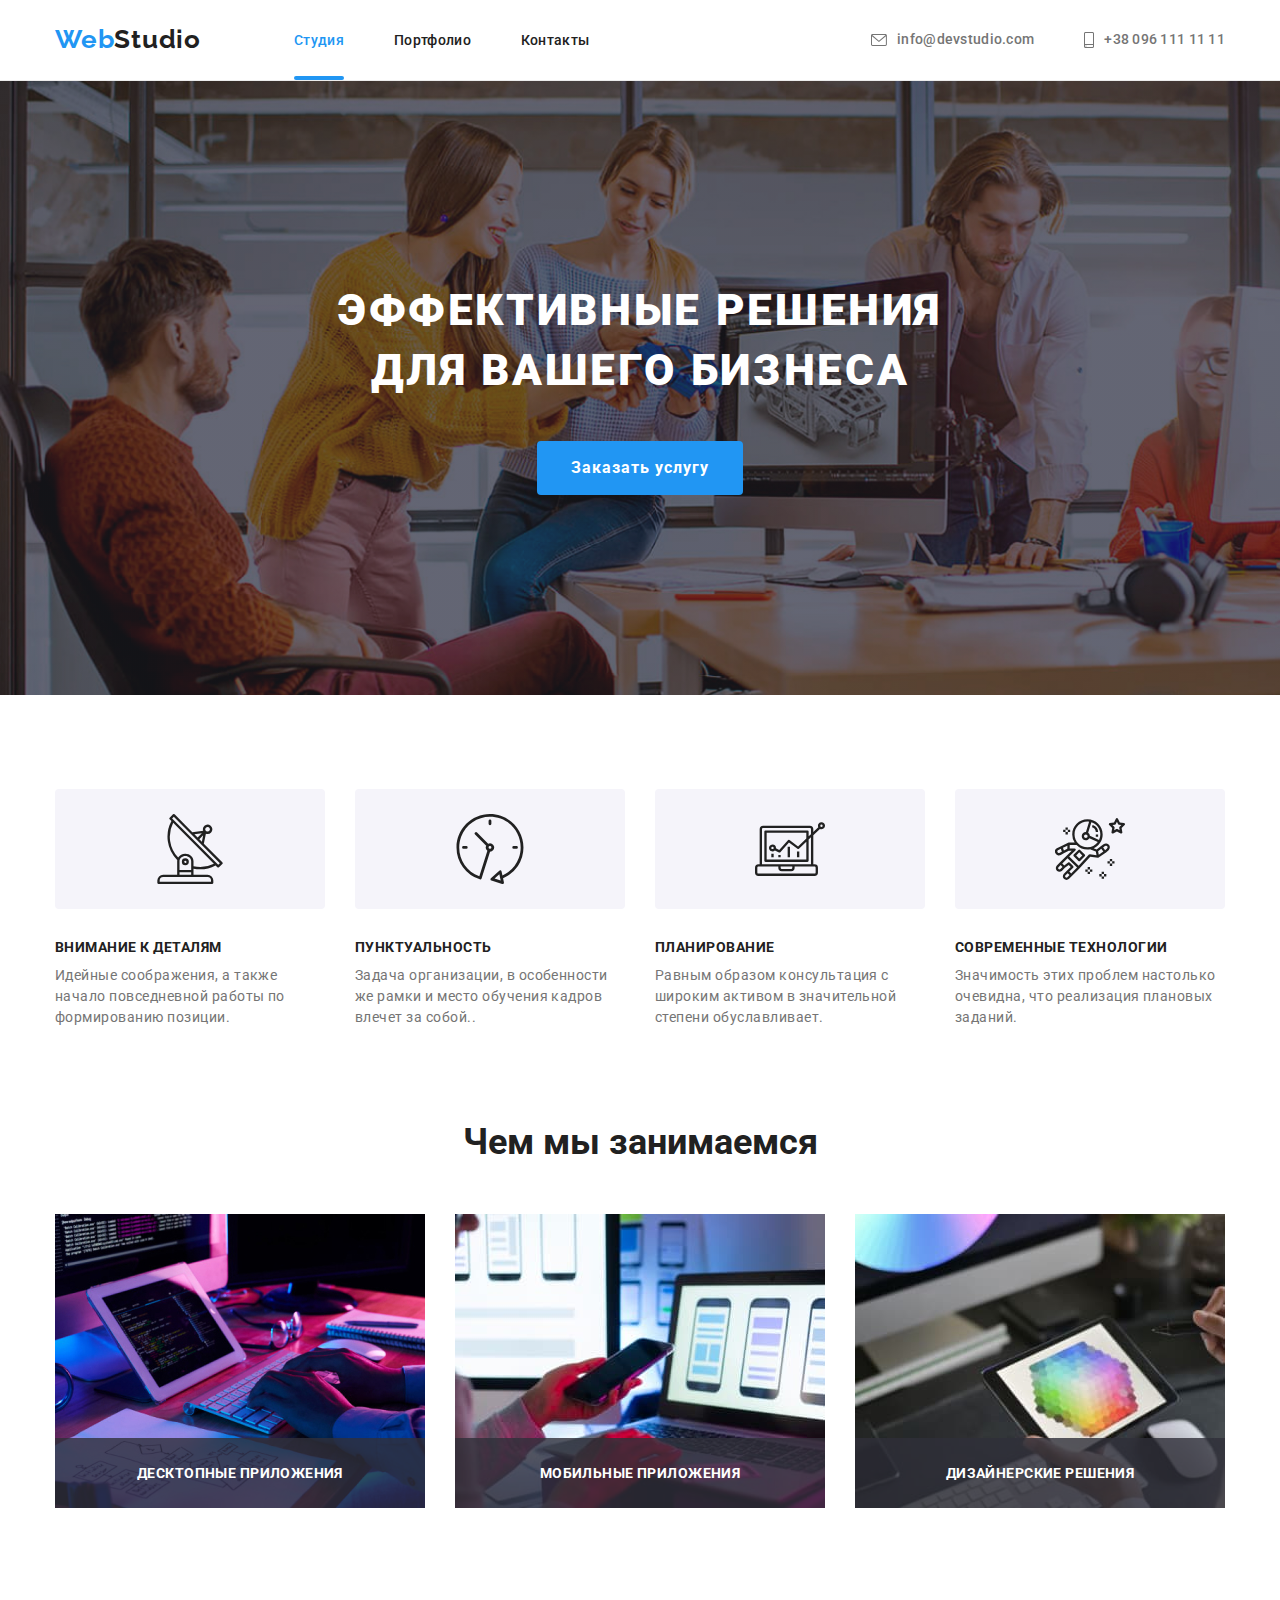
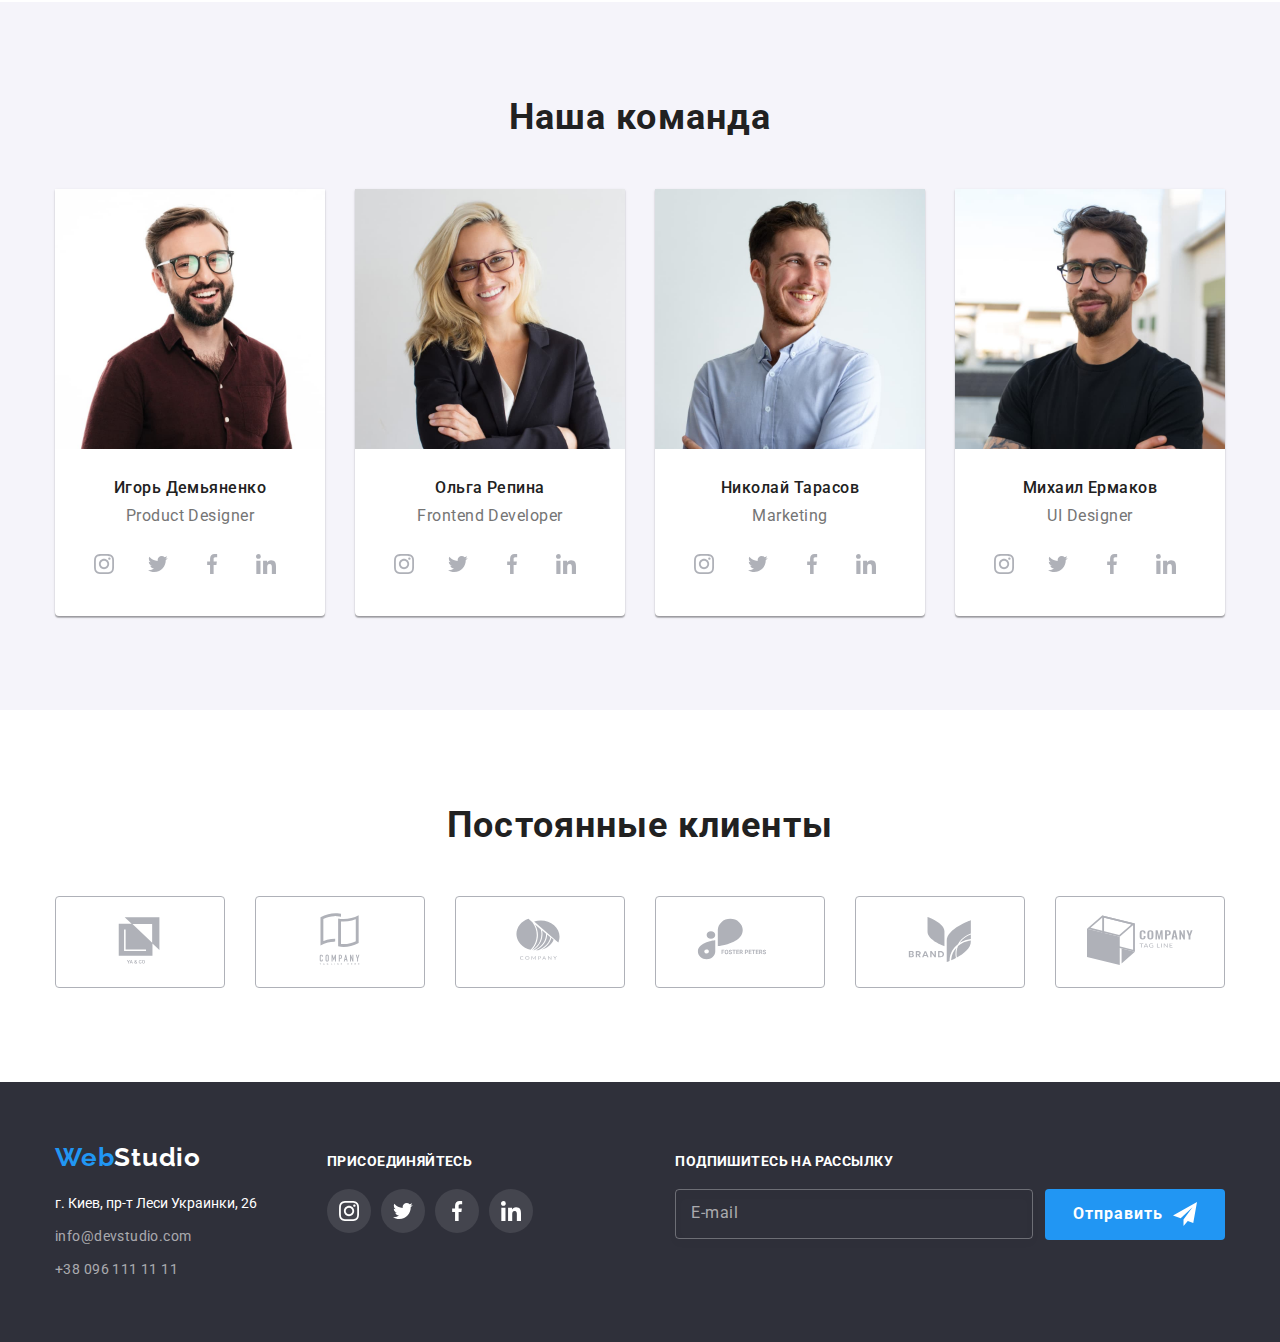
==== index.html @ ffea240e "Initial commit" ====
<!DOCTYPE html>
<html lang="ru">
  <head>
    <meta charset="UTF-8" />
    <meta http-equiv="X-UA-Compatible" content="IE=edge" />
    <meta name="viewport" content="width=device-width, initial-scale=1.0" />
    <title>goit-markup-hw-05</title>
    <link rel="preconnect" href="https://fonts.googleapis.com" />
    <link rel="preconnect" href="https://fonts.gstatic.com" crossorigin />
    <link
      href="https://fonts.googleapis.com/css2?family=Raleway:wght@700&family=Roboto:wght@400;500;700;900&display=swap"
      rel="stylesheet"
    />
    <link rel="stylesheet" href="https://cdnjs.cloudflare.com/ajax/libs/modern-normalize/1.1.0/modern-normalize.css" 
    integrity="sha512-Y0MM+V6ymRKN2zStTqzQ227DWhhp4Mzdo6gnlRnuaNCbc+YN/ZH0sBCLTM4M0oSy9c9VKiCvd4Jk44aCLrNS5Q==" 
    crossorigin="anonymous" 
    referrerpolicy="no-referrer"/>
    <link rel="stylesheet" href="styles/styles.css"/>
  </head>
  <body>

    <header class="header">
      <div class="container">
        <div class="container-nav-contacts">
      <a class="logo" href="/"> <span class="accent-logo"> Web</span>Studio </a>
        <nav>
        <ul class="nav list">
          <li class="nav-list current"><a href="index.html">Cтудия</a></li>
          <li class="nav-list"><a href="portfolio.html">Портфолио</a></li>
          <li class="nav-list"><a href="./">Контакты</a></li>
        </ul>
      </nav>
      <div class="contacts">
        <a class="email" href="info@devstudio.com"> 
          <svg class="contact-icon" 
          width="16" height="12"> 
          <use href="./images/sprite.svg#icon-envelope"></use></svg>info@devstudio.com </a>
        <a class="phone-number" 
        href="tel:+380961111111"> 
        <svg class="contact-icon" width="10" height="16"> 
          <use href="./images/sprite.svg#icon-smartphone"></use></svg>+38 096 111 11 11</a>
      </div>
    </div>
    </div>
    </header>

    <main>
      <section class="hero">
        <div class="container">
        <h1 class="hero-heading">
          Эффективные решения<br />
          для вашего бизнеса
        </h1>
        <button class="hero-button" 
        type="button" data-modal-open>Заказать услугу</button>
        <div class="backdrop is-hidden" data-modal>
          <div class="modal-wrapper">
          <button class="modal-btn" data-modal-close>
            <svg class="icon-modal-button" width="18" height="18">
              <use href="./images/sprite.svg#icon-close-button">
              </use>
            </svg>
          </button>
          <!-- Налаштування форми -->
          
          <strong class="form-registration">Оставьте свои данные, мы вам перезвоним</strong>
          <form class="modal-form" name="contact-form" autocomplete="on">
            <div class="form-field">
              <label for="name" class="form-label">
                Имя
              </label>
              <input type="text" class="form-input" name="name" id="name">
              <svg width="18" height="18" class="form-icon">
                <use href="./images/sprite.svg#icon-person-black"></use>
              </svg>
            </div>

            <div class="form-field">
              <label for="tel" class="form-label">
                Телефон
              </label>
              <input type="tel" class="form-input" name="name" id="tel">
              <svg width="18" height="18" class="form-icon">
                <use href="./images/sprite.svg#icon-phone-black"></use>
              </svg>
            </div>

            <div class="form-field">
              <label for="email" class="form-label">
                Почта
              </label>
              <input type="email" class="form-input" name="name" id="email">
              <svg width="18" height="18" class="form-icon">
                <use href="./images/sprite.svg#icon-email-black"></use>
              </svg>
            </div>

            <div class="form-field">
              <label for="comment" class="form-label">
                Комментарий
              </label>
              <textarea class="textarea-comment" name="comment" id="comment" cols="30" rows="10" placeholder="Введите текст"></textarea>
            </div>

            <label for="checkbox-policy" class="checkbox-policy">
              <input type="checkbox" class="form-policy" id="checkbox-policy">
              <span class="custom-checkbox" >
                <svg class="custom-checkbox-icon" width="11" height="8">
                  <use href="./images/sprite.svg#icon-icon-check"></use>
                </svg>
              </span>
              <span class="form-policy-description">Соглашаюсь с рассылкой и принимаю <span> 
                <a href=""> Условия договора </a></span></span>
            </label>

            <button type="submit" class="submit-btn">
              Отправить
            </button>

          </form>
           
        </div>
         
      </section>

      <section class="advantages section">
        <div class="container">
          <ul class="advantages-list">
            <li>
              <div class="advantages-icon-container">
              <svg class="advantage-icon" width="70" height="70"><use href="./images/sprite.svg#icon-antenna"></use></svg>
             </div>
              <h3 class="advantage-heading">
                Внимание к деталям</h3>
              <p class="advantage-paragraph">
                Идейные соображения, а также
                начало повседневной работы по
                формированию позиции.
              </p>
            </li>

            <li>
              <div class="advantages-icon-container">
                <svg class="advantage-icon" width="70" height="70"><use href="./images/sprite.svg#icon-clock"></use></svg>
               </div>
              <h3 class="advantage-heading">Пунктуальность</h3>
              <p class="advantage-paragraph">
                Задача организации, в 
                особенности же рамки и место обучения
                кадров влечет за собой..
              </p>
            </li>

            <li>
              <div class="advantages-icon-container">
                <svg class="advantage-icon" width="70" height="70"><use href="./images/sprite.svg#icon-diagram"></use></svg>
               </div>
              <h3 class="advantage-heading">Планирование</h3>
              <p class="advantage-paragraph">
                Равным образом консультация с
                широким активом в значительной 
                степени обуславливает.
              </p>
            </li>

            <li>
              <div class="advantages-icon-container">
              <svg class="advantage-icon" width="70" height="70"><use href="./images/sprite.svg#icon-astronaut"></use></svg>
             </div>
              <h3 class="advantage-heading">Современные технологии</h3>
              <p class="advantage-paragraph">
                Значимость этих проблем настолько 
                очевидна, что реализация плановых
                заданий.
              </p>
            </li>
          </ul>
        </div>
      </section>

      <section class="examples-section">
        <div class="container">
          <h2 class="offers">Чем мы занимаемся</h2>
          <ul class="offers-container">

            <li>
              <img
                src="images/first-image.jpg"
                width="370"
                alt="Человек печатает на клавиатуре"
                />
                <p>Десктопные приложения</p> 
            </li>

            <li>
              <img
                src="images/second-image.jpg"
                width="370"
                alt="Человек смотрит в телефон"
              />
              <p>Мобильные приложения</p>
            </li>
            <li>

              <img
                src="images/third-image.jpg"
                width="370"
                alt="Человек рисует на планшете"
              />
              <p>Дизайнерские решения</p>
            </li>
          </ul>
        </div>
      </section>

      <section class="team section">
        <div class="container">
          <h2 class="team-heading">Наша команда</h2>
          <ul class="team-list">
            <li>
              <img class="team-mate-image"
                src="images/igor-img.jpg"
                alt="Мужчина в очках"
                width="270"
              />
              <div class="team-container">
              <h3 class="team-mate">Игорь Демьяненко</h3>
              <p class="team-position">Product Designer</p>

                <ul class="team-links link">
                  <li class="">
                    <a 
                    href="./" 
                    class="social-link" 
                    target="_blank" 
                    aria-label="Instagram icon" 
                    rel="noopener noreferrer">
                    <svg class="social-icon"
                    width="20" 
                    height="20">
                      <use 
                      href="./images/sprite.svg#icon-instagram"></use>
                    </svg>
                    </a>
                  </li>

                  <li>
                    <a href="./" 
                    class="social-link" 
                    target="_blank" aria-label="twitter icon" 
                    rel="noopener noreferrer">
                    <svg class="social-icon"
                    width="20" 
                    height="20">
                    <use 
                    href="./images/sprite.svg#icon-twitter"></use>
                    </svg>
                    </a>
                  </li>

                  <li class="">
                    <a 
                    href="./" 
                    class="social-link" 
                    target="_blank" 
                    aria-label="Facebook icon" 
                    rel="noopener noreferrer">
                    <svg class="social-icon"
                    width="20" 
                    height="20">
                      <use 
                      href="./images/sprite.svg#icon-facebook"></use>
                    </svg>
                    </a>
                  </li>

                  <li class="">
                    <a 
                    href="./" 
                    class="social-link" 
                    target="_blank" 
                    aria-label="linkedin icon" 
                    rel="noopener noreferrer">
                   <svg class="social-icon"
                    width="20" 
                    height="20">
                      <use 
                      href="./images/sprite.svg#icon-linkedin"></use>
                    </svg>
                    </a>
                  </li>
                </ul>
                </div>
            </li>

            <li>
              <img class="team-mate-image"
                src="images/olga-img.jpg"
                width="270"
                alt="Девушка в очках и костюме"
              />
              <div class="team-container">
              <h3 class="team-mate">Ольга Репина</h3>
              <p class="team-position">Frontend Developer</p>
              <ul class="team-links link">

                <li class="">
                  <a 
                  href="./" 
                  class="social-link" 
                  target="_blank" 
                  aria-label="Instagram icon" 
                  rel="noopener noreferrer">
                  <svg class="social-icon"
                  width="20" 
                  height="20">
                    <use 
                    href="./images/sprite.svg#icon-instagram"></use>
                  </svg>
                  </a>
                </li>

                <li>
                  <a href="./" 
                  class="social-link" 
                  target="_blank" aria-label="twitter icon" 
                  rel="noopener noreferrer">
                  <svg class="social-icon"
                  width="20" 
                  height="20">
                  <use 
                  href="./images/sprite.svg#icon-twitter"></use>
                  </svg>
                  </a>
                </li>

                <li class="">
                  <a 
                  href="./" 
                  class="social-link" 
                  target="_blank" 
                  aria-label="Facebook icon" 
                  rel="noopener noreferrer">
                  <svg class="social-icon"
                  width="20" 
                  height="20">
                    <use 
                    href="./images/sprite.svg#icon-facebook"></use>
                  </svg>
                  </a>
                </li>

                <li class="">
                  <a 
                  href="./" 
                  class="social-link" 
                  target="_blank" 
                  aria-label="linkedin icon" 
                  rel="noopener noreferrer">
                  <svg class="social-icon"
                  width="20" 
                  height="20">
                    <use 
                    href="./images/sprite.svg#icon-linkedin"></use>
                  </svg>
                  </a>
                </li>
              </ul>
            </li>

            <li>
              <img class="team-mate-image"
                src="images/nikolay-img.jpg"
                alt="Улыбающийся мужчина"
                width="270"
              />

              <div class="team-container">
              <h3 class="team-mate">Николай Тарасов</h3>
              <p class="team-position">Marketing</p>
              <ul class="team-links link">

                <li class="">
                  <a 
                  href="./" 
                  class="social-link" 
                  target="_blank" 
                  aria-label="Instagram icon" 
                  rel="noopener noreferrer">
                  <svg class="social-icon"
                  width="20" 
                  height="20">
                    <use 
                    href="./images/sprite.svg#icon-instagram"></use>
                  </svg>
                  </a>
                </li>

                <li>
                  <a href="./" 
                  class="social-link" 
                  target="_blank" aria-label="twitter icon" 
                  rel="noopener noreferrer">
                  <svg class="social-icon"
                  width="20" 
                  height="20">
                  <use 
                  href="./images/sprite.svg#icon-twitter"></use>
                  </svg>
                  </a>
                </li>

                <li class="">
                  <a 
                  href="./" 
                  class="social-link" 
                  target="_blank" 
                  aria-label="Facebook icon" 
                  rel="noopener noreferrer">
                  <svg class="social-icon"
                  width="20" 
                  height="20">
                    <use 
                    href="./images/sprite.svg#icon-facebook"></use>
                  </svg>
                  </a>
                </li>

                <li class="">
                  <a 
                  href="./" 
                  class="social-link" 
                  target="_blank" 
                  aria-label="linkedin icon" 
                  rel="noopener noreferrer">
                  <svg class="social-icon"
                  width="20" 
                  height="20">
                    <use 
                    href="./images/sprite.svg#icon-linkedin"></use>
                  </svg>
                  </a>
                </li>
              </ul>
              </div>
            </li>
            
            <li>
              <img class="team-mate-image"
                src="images/mikhail-img.jpg"
                alt="Мужчина в очках"
                width="270"
              />
              <div class="team-container">
              <h3 class="team-mate">Михаил Ермаков</h3>
              <p class="team-position">UI Designer</p>
              <ul class="team-links link">

                <li class="">
                  <a 
                  href="./" 
                  class="social-link" 
                  target="_blank" 
                  aria-label="Instagram icon" 
                  rel="noopener noreferrer">
                  <svg class="social-icon"
                  width="20" 
                  height="20">
                    <use 
                    href="./images/sprite.svg#icon-instagram"></use>
                  </svg>
                  </a>
                </li>

                <li>
                  <a href="./" 
                  class="social-link" 
                  target="_blank" aria-label="twitter icon" 
                  rel="noopener noreferrer">
                  <svg class="social-icon"
                  width="20" 
                  height="20">
                  <use 
                  href="./images/sprite.svg#icon-twitter"></use>
                  </svg>
                  </a>
                </li>

                <li class="">
                  <a 
                  href="./" 
                  class="social-link" 
                  target="_blank" 
                  aria-label="Facebook icon" 
                  rel="noopener noreferrer">
                  <svg class="social-icon"
                  width="20" 
                  height="20">
                    <use 
                    href="./images/sprite.svg#icon-facebook"></use>
                  </svg>
                  </a>
                </li>

                <li class="">
                  <a 
                  href="./" 
                  class="social-link" 
                  target="_blank" 
                  aria-label="linkedin icon" 
                  rel="noopener noreferrer">
                  <svg class="social-icon"
                  width="20" 
                  height="20">
                    <use 
                    href="./images/sprite.svg#icon-linkedin"></use>
                  </svg>
                  </a>
                </li>
              </ul>
              </div>
            </li>
          </ul>
        </div>
      </section>

      <section class="clients section">
        <div class="container">
          <h2 class="clients-heading">Постоянные клиенты</h2>
          <ul class="clients list">
            <li class="client">
              <a href="">
              <svg class="client-icon" width="106" height="60">
                <use href="./images/sprite.svg#icon-client-1"></use>
              </svg>
            </a>
            </li>

            <li class="client">
              <a href="">
              <svg class="client-icon" width="106" height="60">
                <use href="./images/sprite.svg#icon-client-2"></use>
              </svg>
            </a>
          </li>

            <li class="client">
              <a href="">
              <svg class="client-icon" width="106" height="60">
                <use href="./images/sprite.svg#icon-client-3"></use>
              </svg>
            </a>
            </li>

            <li class="client">
              <a href="">
              <svg class="client-icon" width="106" height="60">
                <use href="./images/sprite.svg#icon-client-4"></use>
              </svg>
            </a>
            </li>

            <li class="client">
              <a href="">
              <svg class="client-icon" width="106" height="60">
                <use href="./images/sprite.svg#icon-client-5"></use>
              </svg>
            </a>
          </li>

            <li class="client">
              <a href="">
              <svg class="client-icon" width="106" height="60">
                <use href="./images/sprite.svg#icon-client-6"></use>
              </svg>
            </a>
          </li>
          </ul>
        </div>
      </section>
    </main>

    <footer class="bottom">
      <div class="footer-container container">
        <div class="adress-wrapper">
          <a class="logo-footer" href="">
            <span class="accent-logo">Web</span>Studio
          </a>
          
        <address class="address-list">г. Киев, пр-т Леси Украинки, 26</address>
        <a class="email-footer" href="./info@devstudio.com">info@devstudio.com</a>
        <a class="phone" href="./tel:+380961111111">+38 096 111 11 11</a>
        </div>

        
          <div class="social-links-footer">
          <h3 class="icons-footer-heading">ПРИСОЕДИНЯЙТЕСЬ</h3>
          <ul class="icons-footer list">
            <li class="link-footer"><a 
            href="./" 
            class="social-link-footer" 
            target="_blank" 
            aria-label="Instagram icon" 
            rel="noopener noreferrer">
            <svg class="social-icon"
            width="20" 
            height="20">
              <use 
              href="./images/sprite.svg#icon-instagram"></use>
            </svg>
            </a>
          </li>

          <li class="link-footer"><a 
            href="./" 
            class="social-link-footer" 
            target="_blank" 
            aria-label="Instagram icon" 
            rel="noopener noreferrer">
            <svg class="social-icon"
            width="20" 
            height="20">
              <use 
              href="./images/sprite.svg#icon-twitter"></use>
            </svg>
            </a>
          </li>

             <li class="link-footer"><a 
            href="./" 
            class="social-link-footer" 
            target="_blank" 
            aria-label="Instagram icon" 
            rel="noopener noreferrer">
            <svg class="social-icon"
            width="20" 
            height="20">
              <use 
              href="./images/sprite.svg#icon-facebook"></use>
            </svg>
            </a>
          </li>
          <li class="link-footer"><a 
            href="./" 
            class="social-link-footer" 
            target="_blank" 
            aria-label="Instagram icon" 
            rel="noopener noreferrer">
            <svg class="social-icon"
            width="20" 
            height="20">
              <use 
              href="./images/sprite.svg#icon-linkedin"></use>
            </svg>
            </a>
          </li>
          </ul>
        </div>

          <div class="mailing-wrapper">
            <h3 class="mailing-offer">Подпишитесь на рассылку</h3>
            <form action="">
              <div class="mail-input-wrapper">
              <label for="email-footer">
                <input type="email" class="email-input" id="email-footer" placeholder=" ">
                <span class="mail-mark" > E-mail</span>
              </label>
              <button type="submit" class="mailing-btn">Отправить
                <svg class="icon-telegram" width="24" height="24">
                  <use href="./images/sprite.svg#icon-telegram"></use>
                </svg>
              </div>
            </button>
            </form>
          </div>
          
    </footer>

    <script src="./js/modal.js"></script>
  </body>
</html>
---- styles/styles.css ----
/* bg-color:  rgba(255, 255, 255, 1) */
/* main-text-color: rgba(33, 33, 33, 1) */
/* secondary-text-color: rgba(117, 117, 117, 1) */
/* bg-button-color: rgba(245, 244, 250, 1) */
/* bg-buttons-color-hover: rgba(33, 150, 243, 1) */
/* text-buttons-color-hover: rgba(255, 255, 255, 1) */
/* footer-color: rgba(47, 48, 58, 1) */
/* bg-hero-color: rgba(47, 48, 58, 1) */
/* font-size-logo: 26px */
/* contact-footer-color: rgba(255, 255, 255, 0.6); */
/* transition: cubic-bezier(0.4, 0, 0.2, 1) */

/* Загальні налаштування */

:root {
  --main-text-color: rgba(33, 33, 33, 1);
  --bg-color: rgba(255, 255, 255, 1);
  --secondary-text-color: rgba(117, 117, 117, 1);
  --bg-buttons-color-hover: rgba(33, 150, 243, 1);
  --text-buttons-color-hover: rgba(255, 255, 255, 1);
  --footer-color: rgba(47, 48, 58, 1);
  --footer-text-color: rgba(255, 255, 255, 1);
  --bg-hero-color: rgba(47, 48, 58, 1);
  --bg-button-color: rgba(245, 244, 250, 1);
  --font-size-logo: font-size: 26px;
  --contact-footer-color: rgba(255, 255, 255, 0.6);
  --icon-color: rgba(175, 177, 184, 1);
  --transition-cubic: 250ms cubic-bezier(0.4, 0, 0.2, 1);
}
body {
  color: var(--main-text-color);
  background-color: var(--bg-color);
  font-family: Roboto, sans-serif;
}
h1, 
h2, 
h3, 
h4, 
h5, 
h6, 
p, 
ul {
  margin-left: 0;
  margin-top: 0;
  margin-bottom: 0;
}
img {
  display: block;
  max-width: 100%;
}
.list {
  list-style: none;
  text-decoration: none;
  padding: 0;
  margin: 0;
}
.section {
  padding-top: 94px;
}
.section:last-child {
  padding-bottom: 94px;
}
.container {
  margin-left: auto;
  margin-right: auto;
  width: 1200px;
  padding-left: 15px;
  padding-right: 15px;
  /* outline: 2px solid blueviolet; */
}
.link {
  list-style: none;
}

/* Налаштування логотипа */
.logo {
  display: flex;
  align-items: center;
  margin-right: 93px;
  padding-top: 24px;
  padding-bottom: 25px;
  color: var(--main-text-color);
  font-size: 26px;
  text-decoration: none;
  font-family: Raleway, sans-serif;
  font-weight: 700;
  letter-spacing: 0.03em;
  line-height: 1.17;
}
.accent-logo {
  color: var(--bg-buttons-color-hover);
  text-decoration: none;
}

.logo-footer{
  font-size: 26px;
  color: var(--bg-color);
  text-decoration: none;
  font-family: Raleway, sans-serif;
  font-weight: 700;
  letter-spacing: 0.03em;
  line-height: 1.17;
}

/* Налаштування хедера */
.header {
  border-bottom: 1px solid #ECECEC;
}

.nav {
  display: flex;
}
.nav .nav-list {
/* outline: 1px solid tomato; */
margin-right: 50px;
align-items: center;
letter-spacing: 0.02em;
}

.nav .nav-list:last-child {
  margin-right: auto;
}

.nav-list > a {
  font-size: 14px;
  line-height: 1.17;
  display: block;
  align-items: center;
  padding-top: 32px;
  padding-bottom: 32px;
  margin-right: 0;
  text-decoration: none;
  font-weight: 500;
  color: var(--main-text-color);
  position: relative;

  transition: var(--transition-cubic);
}

.nav-list > a:hover,
.nav-list > a:focus {
  color: var(--bg-buttons-color-hover);
  text-decoration: none;
}

.nav-list.current > a::after {
  position: absolute;
  content: '';
  bottom: 0;
  left: 0;

  width: 100%;
  height: 4px;
  display: block;
  border-radius: 2px;
  background-color: var(--bg-buttons-color-hover);
}

.nav-list.current a {
  color: var(--bg-buttons-color-hover)
}

.contacts > a:focus,
.contacts > a:hover {
  color: var(--bg-buttons-color-hover);
  text-decoration: none;
} 

.contacts {
  display: flex;
  margin-left: auto;
  align-items: center;
}
.container-nav-contacts {
  display: flex;
  align-items: center;
}
.contacts > a {
  /* outline: 2px solid gold; */
  display: flex;
  align-items: center;
  color: var(--secondary-text-color);
  font-size: 14px;
  text-decoration: none;
  font-weight: 500;
  letter-spacing: 0.02em;
  line-height: 1.14;
  letter-spacing: 0.02em;
  padding-top: 32px;
  padding-bottom: 32px;
}
.contact-icon {
  margin-right: 10px;
  fill: currentColor;
}

/* Для секції hero */

input {
  border-color: rgba(33, 33, 33, 0.2);
  border-radius: 4px;
}

.hero {
  display: flex;
  text-align: center;
  background: linear-gradient(rgba(47, 48, 58, 0.4),rgba(47, 48, 58, 0.4)), url(../images/Img.jpg);
  background-repeat: no-repeat;
  margin-left: auto;
  margin-right: auto;
  padding-top: 200px;
  padding-bottom: 200px;  
  max-width: 1600px;
  background-size: cover;
}

.hero-heading {
  margin-bottom: 30px;
  color: var(--bg-color);
  font-size: 44px;
  text-align: center;
  line-height: 1.36;
  text-transform: uppercase;
  font-weight: 900;
  margin-bottom: 40px;
  letter-spacing: 0.06em;
}

.hero-button  {
  padding: 10px 32px 10px 32px;
  border-radius: 4px;
  border-color: transparent;
  background-color: var(--bg-buttons-color-hover);
  color: var(--bg-color);
  font-weight: 700;
  font-size: 16px;
  font-family: inherit;
  cursor: pointer;
  line-height: 1.87;
  max-width: 400px;
  max-height: 100px;
  min-width: 200px;
  min-height: 50px;
  letter-spacing: 0.06em;
}

/* Модальне вікно */
  .textarea-comment {
    width: 100%;
    height: 120px;
    padding: 12px 16px;
    resize: none;
    outline: transparent;
    border: 1px solid rgba(33, 33, 33, 0.2);
    border-radius: 4px;

    transition: var(--transition-cubic);
  }

  .textarea-comment:focus {
    border: 1px solid #2196F3;
  }
  
  textarea[placeholder] {
    font-weight: 400;
    font-size: 14px;
    line-height: 16px;
    letter-spacing: 0.01em;

    font-family: 'Roboto';
  }

  .form-registration {
    display: inline-block;
    font-weight: 700;
    font-size: 20px;
    line-height: 1.17em;
    text-align: center;
    letter-spacing: 0.03em;

    color: var(--main-text-color);
    margin-bottom: 12px;
  }
  
  .form-field {
    position: relative;
    margin-bottom: 10px;
  }

  .form-field:last-child {
    margin-bottom: 20px;
  }
 
  .form-icon {
  position: absolute;
  top: 50%;
  left: 12px;
  }

  .form-input {
    width: 100%;
    height: 40px;
    border: 1px solid rgba(33, 33, 33, 0.2);
    border-radius: 4px;
    padding: 12px 42px;
    outline: transparent;

    transition: var(--transition-cubic);
  }

  .form-input:focus {
    border: 1px solid #2196F3;

  }

  .form-input:focus + svg {
    fill: var(--bg-buttons-color-hover);
  }

  .form-label {
    display: block;
  font-weight: 400;
  font-size: 12px;
  line-height: 1.17em;
  letter-spacing: 0.01em;
  text-align: left;
  color: #757575;
  margin-bottom: 4px;
  }

.checkbox-policy {
  display: flex;
  align-items: center;
  justify-content: center;
  margin-bottom: 30px;
}

.form-policy {
  -webkit-appearance: none;
  -moz-appearance: none;
  -ms-appearance: none;
  appearance: none;
}

.form-policy-description {
  font-weight: 400;
  font-size: 14px;
  line-height: 1.71em;
  letter-spacing: 0.03em;
  color: #757575;
  cursor: pointer;
}

.form-policy-description a {
  color: var(--bg-buttons-color-hover);
  text-decoration: underline;
}


.custom-checkbox {
 width: 16px;
 height: 15px;
 display: flex;
 align-items: center;
 justify-content: center;
 outline: 2px solid #212121;
 outline-offset: -2px;
 border-radius: 2px;

 margin-right: 7px;
 cursor: pointer;
}

.form-policy:focus + .custom-checkbox {
  outline: 2px solid var(--bg-buttons-color-hover);
}

.custom-checkbox-icon {
  opacity: 0;
  transition: var(--transition-cubic);
}

.form-policy:checked + .custom-checkbox .custom-checkbox-icon {
  opacity: 1;
  fill: white;
}

.form-policy:checked + .custom-checkbox {
  background-color: #2196F3;
  outline: 2px solid var(--bg-buttons-color-hover);
  outline-offset: -2px;
}

.submit-btn {
  padding: 10px 55px;
  background-color: rgba(33, 150, 243, 1);
  font-family: 'Roboto';
  font-style: normal;
  font-weight: 700;
  font-size: 16px;
  line-height: 1.9em;
  box-shadow: 0px 4px 4px rgba(0, 0, 0, 0.15);
  border-radius: 4px;
  letter-spacing: 0.06em;
  color: var(--bg-color);
  border-color: transparent;
  cursor: pointer;

  transition: var(--transition-cubic);
}

.submit-btn:hover {
  background: #188CE8;
  box-shadow: 0px 4px 4px rgba(0, 0, 0, 0.15);
}

  
.backdrop {
  position: fixed;
  top: 0;
  left: 0;
  width: 100vw;
  height: 100vh;

  background-color: rgba(0, 0, 0, 0.2);

  z-index: 10;
}

.backdrop.is-hidden{
  opacity: 0;
  pointer-events: none;
  visibility: hidden;

  transition: 250ms var(--transition-cubic);
}

.backdrop.is-hidden .modal-wrapper {
  transform: translate(-50%, -50%) scale(0.1);
}


.modal-wrapper {
  padding-top: 40px;
  padding-right: 39px;
  padding-bottom: 40px;
  padding-left: 41px;
  
  position: absolute;
  top: 50%;
  left: 50%;
  width: 528px;
  background-color: white;
  transform: translate(-50%, -50%);
  border-radius: 4px;
  box-shadow: 0px 1px 3px rgba(0, 0, 0, 0.12), 0px 1px 1px rgba(0, 0, 0, 0.14), 0px 2px 1px rgba(0, 0, 0, 0.2);

  transform: translate(-50%, -50%) scale(1);
  transition: 250ms var(--transition-cubic);
}

.modal-btn {
  position: absolute;
  width: 30px;
  height: 30px;
  display: flex;
  justify-content: center;
  align-items: center;
  top: 8px;
  right: 8px;
  border: 1px solid rgba(0, 0, 0, 0.1);
  border-radius: 50%;
  padding: 0;
  background-color: var(--bg-color);
  cursor: pointer;
  transition: 250ms var(--transition-cubic);
}

.icon-modal-button {
  fill:rgba(0, 0, 0, 1);
  transition: var(--transition-cubic);
}

.modal-btn:hover .icon-modal-button {
  fill: var(--bg-buttons-color-hover);
}

.offers {
  color: var(--main-text-color);
  font-size: 36px;
  line-height: 1.16;
  text-align: center;
  letter-spacing: 0.03em
}

.contacts-footer > a {
  color: var(--contact-footer-color);
  font-size: 14px;
  text-decoration: none;
  font-weight: 400;
  letter-spacing: 0.03em;
  line-height: 1.7;
}

.phone {
  display: block;
  text-decoration: none;
  color: rgba(255, 255, 255, 0.6);
  letter-spacing: 00.03em;
  font-size: 14px;
  font-weight: 400;
  line-height: 1.7;

  transition: var(--transition-cubic);
}

.phone:hover,
.phone:focus {
  color: var(--bg-buttons-color-hover);
}

.email {
  display: block;
  margin-right: 50px;
  transition: var(--transition-cubic);
}

.email-footer {
  display: block;
  margin-bottom: 9px;
  text-decoration: none;
  color: rgba(255, 255, 255, 0.6);
  letter-spacing: 00.03em;
  font-size: 14px;
  font-weight: 400;
  line-height: 1.7;

  transition: var(--transition-cubic);
}

.email-footer:focus, 
.email-footer:hover{
  color:var(--bg-buttons-color-hover)
}

/* Advantages налаштування */

.advantages-icon-container:focus .advantage-icon,
.advantages-icon-container:hover .advantage-icon {
  fill: var(--bg-buttons-color-hover);
}

.advantage-icon {
  fill: var(--main-text-color);
}

.advantages-icon-container {
  display: flex;
  background-color: rgba(245, 244, 250, 1);
  justify-content: center;
  align-items: center;
  margin-bottom: 30px;
  width: 270px;
  height: 120px;
  border-radius: 4px;
}

.advantages-icon-container:hover .advantage-icon 
.advantages-icon-container:focus .advantage-icon {
  fill: var(--bg-buttons-color-hover);
}

.advantages-list h3 {
  margin-bottom: 10px;
}

.advantages-list li {
  margin-right: 30px;
  width: 270px;
  list-style: none;
  letter-spacing: 0.03em;
}

.advantages-list li:last-child {
  margin-right: 0;
}

.advantages-list {
  padding: 0;
  display: flex;
  justify-content: space-around;
}

.advantage-heading {
  color: var(--main-text-color);
  font-size: 14px;
  font-weight: 700;
  line-height: 1.17;
  text-transform: uppercase;
}

.advantage-paragraph {
  color: var(--secondary-text-color);
  font-size: 14px;
  font-weight: 400;
  line-height: 1.5;
}

/* Приклади робіт */

.offers {
  margin-bottom: 50px;
  letter-spacing: 0px;
}

.offers-container li {
margin-right: 30px;
list-style: none;
position: relative;
}

.offers-container p {
  width: 100%;
  height: 70px;
  background-color: rgba(47, 48, 58, 0.8);
  display: flex;
  justify-content: center;
  align-items: center;
  color: var(--bg-color);
  font-size: 14px;
  font-weight: 700;
  line-height: 1.17;
  letter-spacing: 0.03em;
  text-transform: uppercase;
  position: absolute;
  bottom: 0;
  left: 0;
}



.offers-container {
  padding-left: 0;
  display: flex;
  justify-content: space-between;
}

.offers-container li:last-child {
margin-right: 0px;
}

.examples-section {
  padding-top: 94px;
  padding-bottom: 94px;
}

.examples li {
  justify-content: space-between;
  list-style: none;
}

/* Команда ВебСтудії */

.team.section {
  background-color: var(--bg-button-color);
  padding-bottom: 94px;
}

.team-container {
  padding-top: 30px;
  padding-bottom: 30px;
}
.team-links {
  display: flex;
  justify-content: center;
  align-items: center;
  padding-left: 0;
}

.team-links > li {
  margin-right: 10px;
}

.team-list > li {
  background-color: var(--bg-color);
  box-shadow: 0px 1px 3px rgba(0, 0, 0, 0.12), 0px 1px 1px rgba(0, 0, 0, 0.14), 0px 2px 1px rgba(0, 0, 0, 0.2);
  border-radius: 0px 0px 4px 4px;
}

.team-list {
  text-align: center;
  padding-left: 0;
  display: flex;
  justify-content: space-between;
  list-style: none;
}

.team-heading {
  margin-bottom: 50px;
  text-align: center;
  font-size: 36px;
  font-weight: 700;
  line-height: 1.18;
  letter-spacing: 0.03em;
}

.team-mate {
  font-size: 16px;
  font-weight: 500;
  color: var(--main-text-color);
  line-height: 1.18;
  letter-spacing: 0.03em;
  margin-bottom: 10px;
}

.team-position {
  font-size: 16px;
  font-weight: 400;
  color: var(--secondary-text-color);
  letter-spacing: 0.03em;
  margin-bottom: 16px;
}

.social-link {
  display: flex;
  width: 44px;
  height: 44px;
  background-color: white;
  border-radius: 50%;
  justify-content: center;
  align-items: center;
  fill: rgba(175, 177, 184, 1);

  transition: var(--transition-cubic);
}

.social-link:focus,
.social-link:hover {
  background-color: var(--bg-buttons-color-hover);
  fill: white;
}

/* Cекція клієнтів */

.clients-heading {
  text-align: center;
  margin-bottom: 50px;
  font-size: 36px;
  font-weight: 700;
  line-height: 1.17;
  letter-spacing: 0.03em;
}

.clients.list {
  display: flex;
  justify-content: center;
  align-items: center;
}

.client {
  display: flex;
  justify-content: center;
  align-items: center;
  width: 170px;
  height: 92px;
  border: 1px solid #AFB1B8;
  border-radius: 4px;
  margin-right: 30px;
  cursor: pointer;
}
.client:last-child {
  margin-right: 0;
}

.client:hover ,
.client:focus {
  border-color: var(--bg-buttons-color-hover);
}


.client-icon {
  fill: var(--icon-color);
  transition: var(--transition-cubic );
}
.client:focus .client-icon,
.client:hover .client-icon {
  fill: var(--bg-buttons-color-hover);
}

/* Сторінка Портфоліо */

/* Навігаційні кнопки карток */
.buttons.list {
  display: flex;
  justify-content: center;
  margin-bottom: 50px;
  letter-spacing: 0.03em;
}

.nav-button:focus,
.nav-button:hover {
  background-color: var(--bg-buttons-color-hover);
  color: var(--text-buttons-color-hover);
  border-color: var(--bg-buttons-color-hover);
  text-decoration: none;
  box-shadow: 0px 3px 1px rgba(0, 0, 0, 0.1), 0px 1px 2px rgba(0, 0, 0, 0.08), 0px 2px 2px rgba(0, 0, 0, 0.12);
}
.nav-button {
  display: inline-block;
  padding: 6px 22px 6px 22px;
  margin-right: 8px;
  border-radius: 4px;
  text-align: center;
  border-color: transparent;
  font-size: 16px;
  cursor: pointer;
  text-decoration: none;
  background-color: var(--bg-button-color);
  font-weight: 500;
  font-family: inherit;
  line-height: 1.7;

  transition: var(--transition-cubic);
}

/* Картки вкладки портфоліо */
.card-link {
  text-decoration: none;
}
.cards.list  {
  display: flex;
  flex-wrap: wrap;
  /* outline: 1px solid red; */
  margin-right: -30px;
  margin-bottom: -30px;
}

.card-container {
  padding-top: 20px;
  padding-right: 24px;
  padding-bottom: 20px;
  padding-left: 24px;
}

.cards.list > li {
  margin-right: 30px;
  margin-bottom: 30px;
  /* outline: 1px solid red; */
  flex-basis: calc(100% / 3 - 30px);
  border: 1px solid #EEEEEE;
  transition: var(--transition-cubic);
}

.cards.list > li:hover, 
.cards.list > li:focus {
  box-shadow: 0px 1px 1px rgba(0, 0, 0, 0.12), 0px 4px 4px rgba(0, 0, 0, 0.06), 1px 4px 6px rgba(0, 0, 0, 0.16);

}


.cards.list > li:nth-child(3n) {
  margin-right: 0;
}
.cards.list > li:nth-last-child(-n+3){
  margin-bottom: 0;
}

.card-heading:hover,
.card-heading:focus {
  color: var(--bg-buttons-color-hover);
  text-decoration: none;
}

.card-heading {
  color: var(--main-text-color);
  font-size: 18px;
  text-decoration: none;
  font-weight: 700;
  line-height: 2;
  margin-bottom: 4px;
  letter-spacing: 0.06em;
}

.card-paragraph:hover,
.card-paragraph:focus {
  color: var(--bg-buttons-color-hover);
  text-decoration: none;
}

.card-paragraph {
  color: var(--secondary-text-color);
  font-size: 16px;
  text-decoration: none;
  font-weight: 400;
  line-height: 1.77;
  letter-spacing: 0.03em;
}

.overlay-container {
  position: relative;
  width: 370px;
  height: 294px;
  overflow: hidden;
}

.overlay-paragraph {
  position: absolute;
  bottom: 0;
  left: 0;
  right: 0;
  background-color: rgba(33, 150, 243, 0.9);
  overflow: hidden;
  width: 100%;
  height: 100%;
  transform: translateY(100%);
  transition: var(--transition-cubic);

  color: var(--bg-color);
  font-family: 'Roboto';
  font-size: 400;
  font-size: 18px;
  letter-spacing: 00.03em;
  line-height: 1.55;
  padding: 63px 24px;
}

.cards.list li:hover .overlay-paragraph,
.cards.list li:focus .overlay-paragraph {
  transform: translateY(0);
}


/* Налаштування футера */
.bottom {
  background-color: var(--footer-color);
  text-decoration: none;
  padding-top: 60px;
  padding-bottom: 60px;
}
.address-list {
  margin-bottom: 9px;
  color: var(--footer-text-color);
  font-size: 14px;
  text-decoration: none;
  font-weight: 400;
  line-height: 1.71;
  font-style: normal;
}
.logo-footer {
  display: block;
  margin-bottom: 20px;
  letter-spacing: 0.03em;
}
.icons-footer {
  display: flex;
}

.footer-container.container {
display: flex;
align-items: baseline;
}
.icons-footer-heading {
  color: var(--bg-color);
  line-height: 1.17;
  letter-spacing: 0.03em;
  font-weight: 700;
  font-size: 14px;
  margin-bottom: 20px;
}
.adress-wrapper {
  margin-right: 70px;
}
.link-footer {
  margin-right: 10px;
}

.link-footer:last-child {
  margin-right: 0;
}


.social-link-footer {
  display: flex;
  width: 44px;
  height: 44px;
  background-color: rgba(255, 255, 255, 0.1);
  fill: white;
  border-radius: 50%;
  justify-content: center;
  align-items: center;

  transition: var(--transition-cubic);
}

.social-link-footer:hover, 
.social-link-footer:focus {
background-color: var(--bg-buttons-color-hover);
}





.email-input {
  width: 358px;
  height: 50px;
  padding: 15px 16px;
  background-color: transparent;
  border: 1px solid rgba(255, 255, 255, 0.3);
  filter: drop-shadow(0px 4px 4px rgba(0, 0, 0, 0.15));
  border-radius: 4px; 
  outline: transparent;

  margin-right: 12px;
}

.mail-input-wrapper {
  display: flex;
  position: relative;
}

.mail-mark {
 position: absolute;
 top: 15px;
  left: 16px;
  transition: var(--transition-cubic);

  font-weight: 400;
font-size: 16px;
line-height: 1.17em;

display: flex;
align-items: center;
letter-spacing: 0.03em;

color: rgba(255, 255, 255, 0.6);
}

.email-input:focus + .mail-mark {
  transform: translateX(-65px);
  transition: var(--transition-cubic);
}

.email-input:not(:placeholder-shown) + .mail-mark {
  transform: translateX(-65px);
}

.mailing-offer {
  margin-bottom: 20px;
  font-weight: 700;
font-size: 14px;
line-height: 1.17em;
letter-spacing: 0.03em;
text-transform: uppercase;

color: #FFFFFF;
}

.mailing-btn {
  padding: 10px 28px;
  display: flex;
  align-items: center;
  justify-content: center;

  background: #2196F3;
  border-radius: 4px;

  border: 0px; 
  text-align: center;
  letter-spacing: 0.06em;
  font-family: 'Roboto';
  font-style: normal;
  font-weight: 700;
    font-size: 16px;
  line-height: 1.9em;
  letter-spacing: 0.06em;
  color: #FFFFFF;
  cursor: pointer;
}


.icon-telegram {
  margin-left: 10px;
}

.mailing-btn:hover {
  transition: var(--transition-cubic);
}

.mailing-wrapper {
  margin-left: auto;
}
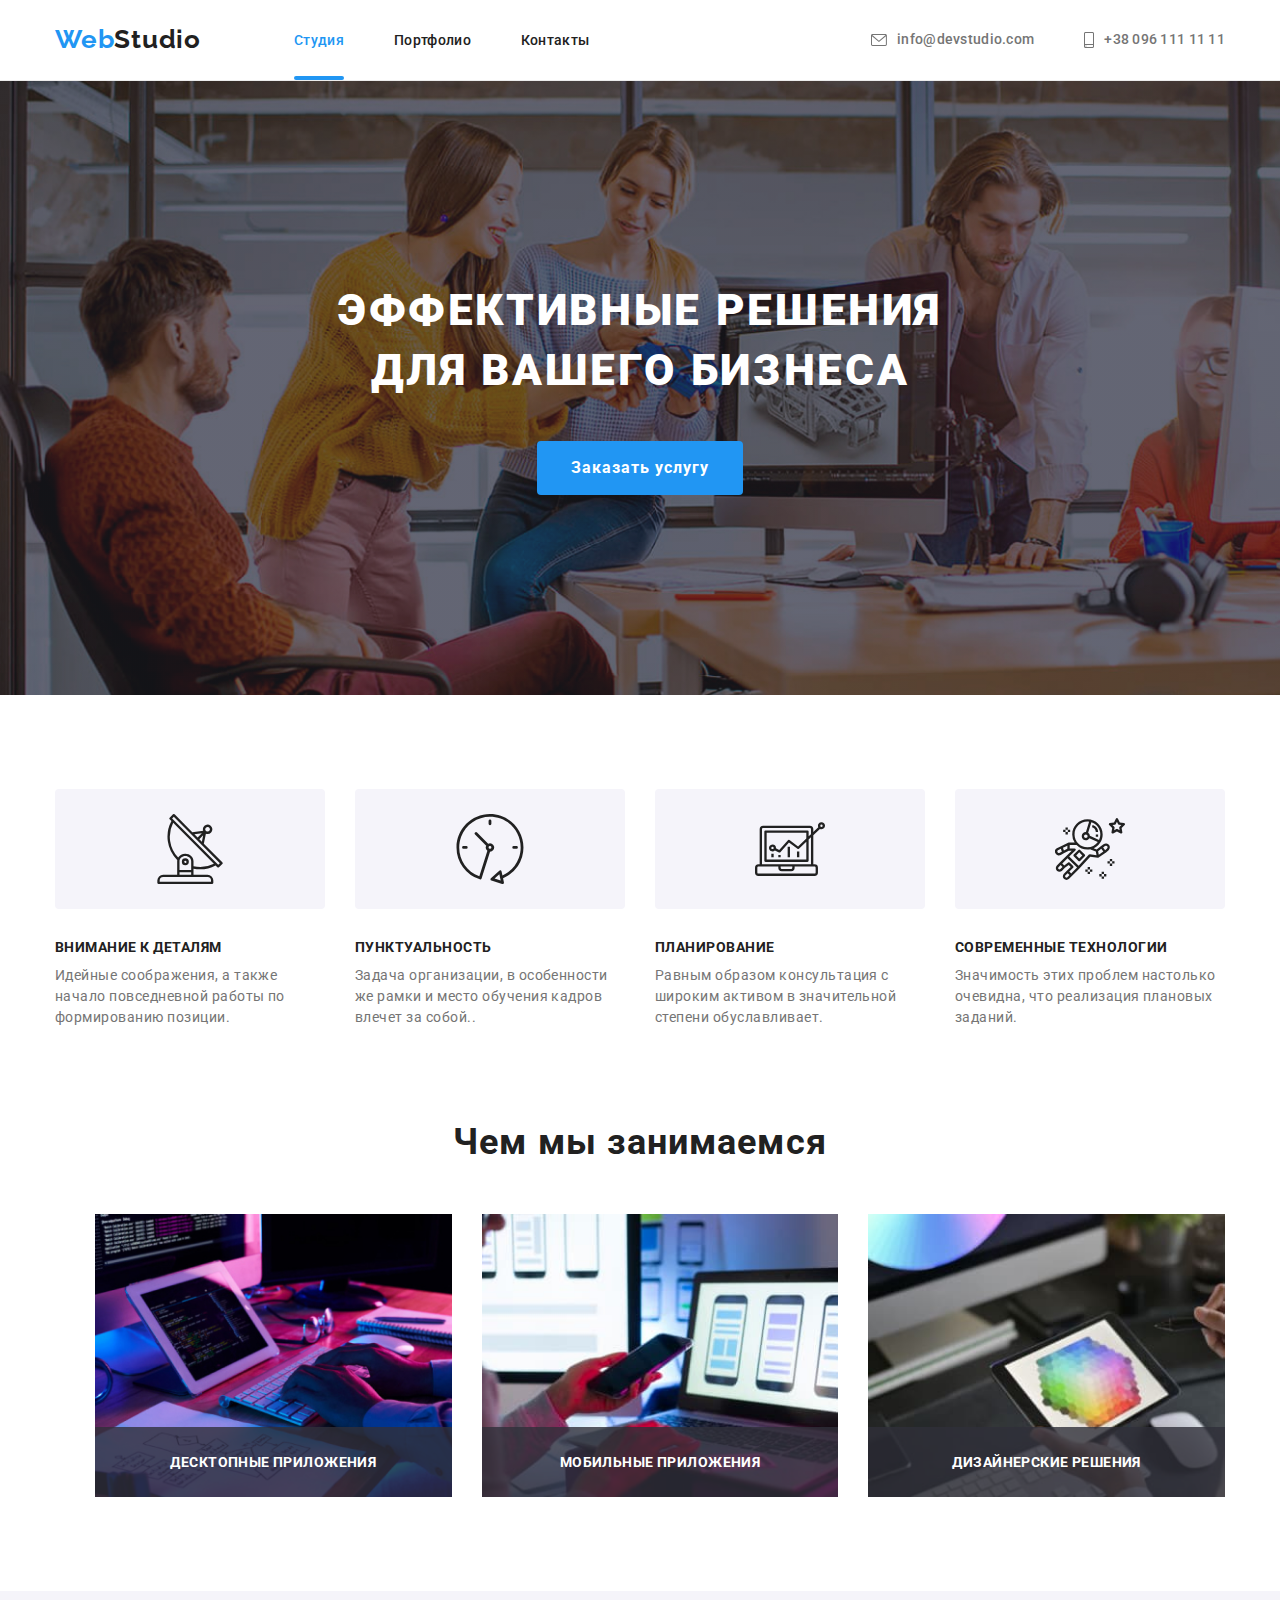
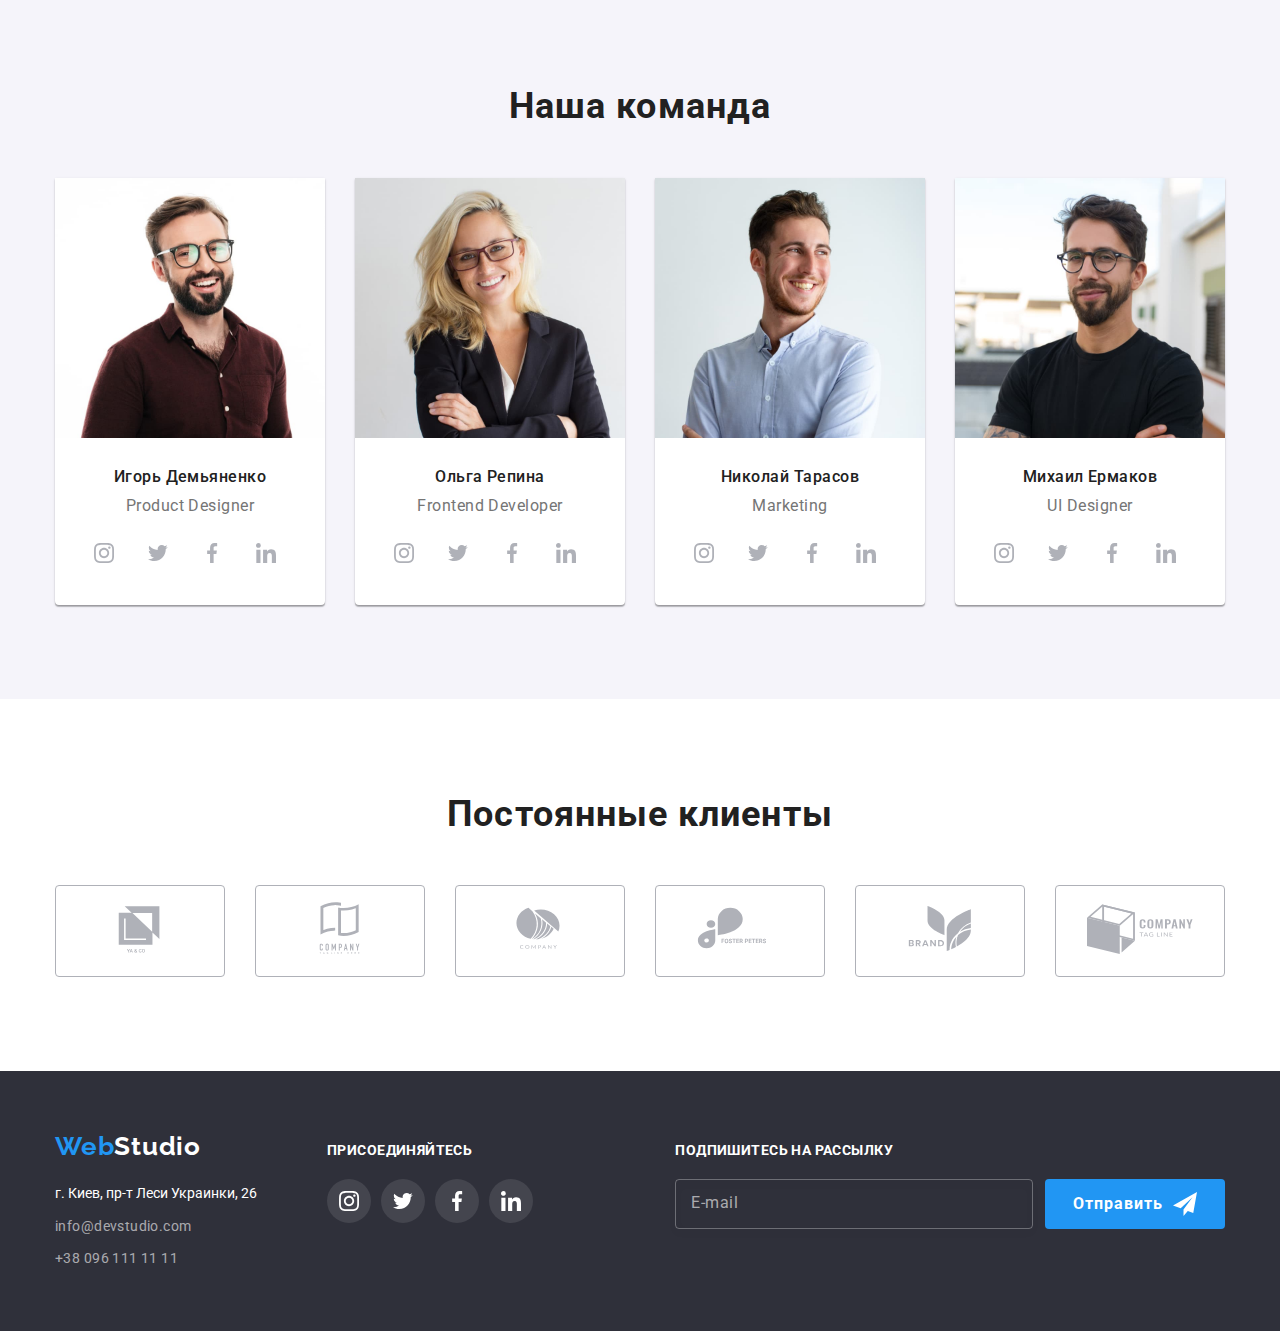
==== commit ce43b14e: "зробив по БЕМу секції offers і examples" ====
--- a/index.html
+++ b/index.html
@@ -4,7 +4,7 @@
     <meta charset="UTF-8" />
     <meta http-equiv="X-UA-Compatible" content="IE=edge" />
     <meta name="viewport" content="width=device-width, initial-scale=1.0" />
-    <title>goit-markup-hw-05</title>
+    <title>goit-markup-hw-07</title>
     <link rel="preconnect" href="https://fonts.googleapis.com" />
     <link rel="preconnect" href="https://fonts.gstatic.com" crossorigin />
     <link
@@ -19,25 +19,28 @@
   </head>
   <body>
 
-    <header class="header">
+    <header class="page-header">
       <div class="container">
-        <div class="container-nav-contacts">
-      <a class="logo" href="/"> <span class="accent-logo"> Web</span>Studio </a>
-        <nav>
-        <ul class="nav list">
-          <li class="nav-list current"><a href="index.html">Cтудия</a></li>
-          <li class="nav-list"><a href="portfolio.html">Портфолио</a></li>
-          <li class="nav-list"><a href="./">Контакты</a></li>
+        <div class="container__nav-contacts">
+      <a class="logo" href="/">
+        <span class="accent-logo"> Web</span>Studio
+      </a>
+        <nav class="navigation">
+        <ul class="navigation__list list">
+          <li class="navigation__list-item current"><a class="navigation__list-link" href="index.html">Cтудия</a></li>
+          <li class="navigation__list-item"><a class="navigation__list-link" href="portfolio.html">Портфолио</a></li>
+          <li class="navigation__list-item"><a class="navigation__list-link" href="./">Контакты</a></li>
         </ul>
       </nav>
+
       <div class="contacts">
-        <a class="email" href="info@devstudio.com"> 
-          <svg class="contact-icon" 
+        <a class="contacts__email" href="info@devstudio.com"> 
+          <svg class="contacts__icon" 
           width="16" height="12"> 
           <use href="./images/sprite.svg#icon-envelope"></use></svg>info@devstudio.com </a>
-        <a class="phone-number" 
+        <a class="contacts__phone-number" 
         href="tel:+380961111111"> 
-        <svg class="contact-icon" width="10" height="16"> 
+        <svg class="contacts__icon" width="10" height="16"> 
           <use href="./images/sprite.svg#icon-smartphone"></use></svg>+38 096 111 11 11</a>
       </div>
     </div>
@@ -47,16 +50,16 @@
     <main>
       <section class="hero">
         <div class="container">
-        <h1 class="hero-heading">
+        <h1 class="hero__heading">
           Эффективные решения<br />
           для вашего бизнеса
         </h1>
-        <button class="hero-button" 
+        <button class="hero__button" 
         type="button" data-modal-open>Заказать услугу</button>
         <div class="backdrop is-hidden" data-modal>
           <div class="modal-wrapper">
           <button class="modal-btn" data-modal-close>
-            <svg class="icon-modal-button" width="18" height="18">
+            <svg class="modal-button__icon" width="18" height="18">
               <use href="./images/sprite.svg#icon-close-button">
               </use>
             </svg>
@@ -124,51 +127,53 @@
       </section>
 
       <section class="advantages section">
-        <div class="container">
-          <ul class="advantages-list">
-            <li>
-              <div class="advantages-icon-container">
-              <svg class="advantage-icon" width="70" height="70"><use href="./images/sprite.svg#icon-antenna"></use></svg>
+        <div class="advantages__container container">
+
+          <ul class="advantages__list">
+           
+            <li class="advantages__item">
+              <div class="advantages__icon-container">
+              <svg class="advantages__icon" width="70" height="70"><use href="./images/sprite.svg#icon-antenna"></use></svg>
              </div>
-              <h3 class="advantage-heading">
+              <h3 class="advantages__heading">
                 Внимание к деталям</h3>
-              <p class="advantage-paragraph">
+              <p class="advantages__paragraph">
                 Идейные соображения, а также
                 начало повседневной работы по
                 формированию позиции.
               </p>
             </li>
 
-            <li>
-              <div class="advantages-icon-container">
-                <svg class="advantage-icon" width="70" height="70"><use href="./images/sprite.svg#icon-clock"></use></svg>
+            <li class="advantages__item">
+              <div class="advantages__icon-container">
+                <svg class="advantages__icon" width="70" height="70"><use href="./images/sprite.svg#icon-clock"></use></svg>
                </div>
-              <h3 class="advantage-heading">Пунктуальность</h3>
-              <p class="advantage-paragraph">
+              <h3 class="advantages__heading">Пунктуальность</h3>
+              <p class="advantages__paragraph">
                 Задача организации, в 
                 особенности же рамки и место обучения
                 кадров влечет за собой..
               </p>
             </li>
 
-            <li>
-              <div class="advantages-icon-container">
-                <svg class="advantage-icon" width="70" height="70"><use href="./images/sprite.svg#icon-diagram"></use></svg>
+            <li class="advantages__item">
+              <div class="advantages__icon-container">
+                <svg class="advantages__icon" width="70" height="70"><use href="./images/sprite.svg#icon-diagram"></use></svg>
                </div>
-              <h3 class="advantage-heading">Планирование</h3>
-              <p class="advantage-paragraph">
+              <h3 class="advantages__heading">Планирование</h3>
+              <p class="advantages__paragraph">
                 Равным образом консультация с
                 широким активом в значительной 
                 степени обуславливает.
               </p>
             </li>
 
-            <li>
-              <div class="advantages-icon-container">
-              <svg class="advantage-icon" width="70" height="70"><use href="./images/sprite.svg#icon-astronaut"></use></svg>
+            <li class="advantages__item">
+              <div class="advantages__icon-container">
+              <svg class="advantages__icon" width="70" height="70"><use href="./images/sprite.svg#icon-astronaut"></use></svg>
              </div>
-              <h3 class="advantage-heading">Современные технологии</h3>
-              <p class="advantage-paragraph">
+              <h3 class="advantages__heading">Современные технологии</h3>
+              <p class="advantages__paragraph">
                 Значимость этих проблем настолько 
                 очевидна, что реализация плановых
                 заданий.
@@ -178,36 +183,38 @@
         </div>
       </section>
 
-      <section class="examples-section">
+      <section class="offers section">
         <div class="container">
-          <h2 class="offers">Чем мы занимаемся</h2>
-          <ul class="offers-container">
-
-            <li>
+          <h2 class="offers__heading">Чем мы занимаемся</h2>
+          <ul class="offers__list">
+            <li class="offers__item">
               <img
                 src="images/first-image.jpg"
                 width="370"
                 alt="Человек печатает на клавиатуре"
+                class="offers__image"
                 />
-                <p>Десктопные приложения</p> 
-            </li>
-
-            <li>
+                <p class="offers__paragraph">Десктопные приложения</p> 
+            </li>
+
+            <li class="offers__item">
               <img
                 src="images/second-image.jpg"
                 width="370"
                 alt="Человек смотрит в телефон"
+                class="offers__image"
               />
-              <p>Мобильные приложения</p>
-            </li>
-            <li>
-
+              <p class="offers__paragraph">Мобильные приложения</p>
+            </li>
+
+            <li class="offers__item">
               <img
                 src="images/third-image.jpg"
                 width="370"
                 alt="Человек рисует на планшете"
+                class="offers__image"
               />
-              <p>Дизайнерские решения</p>
+              <p class="offers__paragraph">Дизайнерские решения</p>
             </li>
           </ul>
         </div>
--- a/styles/styles.css
+++ b/styles/styles.css
@@ -87,6 +87,7 @@
   letter-spacing: 0.03em;
   line-height: 1.17;
 }
+
 .accent-logo {
   color: var(--bg-buttons-color-hover);
   text-decoration: none;
@@ -103,25 +104,25 @@
 }
 
 /* Налаштування хедера */
-.header {
+.page-header {
   border-bottom: 1px solid #ECECEC;
 }
 
-.nav {
-  display: flex;
-}
-.nav .nav-list {
+.navigation__list {
+  display: flex;
+}
+.navigation__list-item {
 /* outline: 1px solid tomato; */
 margin-right: 50px;
 align-items: center;
 letter-spacing: 0.02em;
 }
 
-.nav .nav-list:last-child {
+.navigation__list-item:last-child {
   margin-right: auto;
 }
 
-.nav-list > a {
+.navigation__list-link {
   font-size: 14px;
   line-height: 1.17;
   display: block;
@@ -137,13 +138,13 @@
   transition: var(--transition-cubic);
 }
 
-.nav-list > a:hover,
-.nav-list > a:focus {
+.navigation__list-link:hover,
+.navigation__list-link:focus {
   color: var(--bg-buttons-color-hover);
   text-decoration: none;
 }
 
-.nav-list.current > a::after {
+.navigation__list-item.current > .navigation__list-link::after {
   position: absolute;
   content: '';
   bottom: 0;
@@ -156,26 +157,22 @@
   background-color: var(--bg-buttons-color-hover);
 }
 
-.nav-list.current a {
+.navigation__list-item.current > .navigation__list-link {
   color: var(--bg-buttons-color-hover)
 }
 
-.contacts > a:focus,
-.contacts > a:hover {
-  color: var(--bg-buttons-color-hover);
-  text-decoration: none;
-} 
-
 .contacts {
   display: flex;
   margin-left: auto;
   align-items: center;
 }
-.container-nav-contacts {
-  display: flex;
-  align-items: center;
-}
-.contacts > a {
+
+.contacts__email {
+  margin-right: 50px;
+}
+
+.contacts__email, 
+.contacts__phone-number {
   /* outline: 2px solid gold; */
   display: flex;
   align-items: center;
@@ -185,11 +182,23 @@
   font-weight: 500;
   letter-spacing: 0.02em;
   line-height: 1.14;
-  letter-spacing: 0.02em;
   padding-top: 32px;
   padding-bottom: 32px;
-}
-.contact-icon {
+  transition: var(--transition-cubic);
+}
+.contacts__email:focus, 
+.contacts__phone-number:focus,
+.contacts__email:hover, 
+.contacts__phone-number:hover {
+  color: var(--bg-buttons-color-hover);
+  text-decoration: none;
+} 
+
+.container__nav-contacts {
+  display: flex;
+  align-items: center;
+}
+.contacts__icon {
   margin-right: 10px;
   fill: currentColor;
 }
@@ -214,7 +223,7 @@
   background-size: cover;
 }
 
-.hero-heading {
+.hero__heading {
   margin-bottom: 30px;
   color: var(--bg-color);
   font-size: 44px;
@@ -226,7 +235,7 @@
   letter-spacing: 0.06em;
 }
 
-.hero-button  {
+.hero__button  {
   padding: 10px 32px 10px 32px;
   border-radius: 4px;
   border-color: transparent;
@@ -476,21 +485,13 @@
   transition: 250ms var(--transition-cubic);
 }
 
-.icon-modal-button {
+.modal-button__icon {
   fill:rgba(0, 0, 0, 1);
   transition: var(--transition-cubic);
 }
 
-.modal-btn:hover .icon-modal-button {
+.modal-btn:hover .modal-button__icon  {
   fill: var(--bg-buttons-color-hover);
-}
-
-.offers {
-  color: var(--main-text-color);
-  font-size: 36px;
-  line-height: 1.16;
-  text-align: center;
-  letter-spacing: 0.03em
 }
 
 .contacts-footer > a {
@@ -545,16 +546,17 @@
 
 /* Advantages налаштування */
 
-.advantages-icon-container:focus .advantage-icon,
-.advantages-icon-container:hover .advantage-icon {
+.advantages__icon-container:focus .advantages__icon,
+.advantages__icon-container:hover .advantages__icon {
   fill: var(--bg-buttons-color-hover);
 }
 
-.advantage-icon {
+.advantages__icon {
   fill: var(--main-text-color);
-}
-
-.advantages-icon-container {
+  transition: var(--transition-cubic);
+}
+
+.advantages__icon-container {
   display: flex;
   background-color: rgba(245, 244, 250, 1);
   justify-content: center;
@@ -564,42 +566,30 @@
   height: 120px;
   border-radius: 4px;
 }
-
-.advantages-icon-container:hover .advantage-icon 
-.advantages-icon-container:focus .advantage-icon {
-  fill: var(--bg-buttons-color-hover);
-}
-
-.advantages-list h3 {
-  margin-bottom: 10px;
-}
-
-.advantages-list li {
+.advantages__item {
   margin-right: 30px;
   width: 270px;
   list-style: none;
   letter-spacing: 0.03em;
 }
 
-.advantages-list li:last-child {
-  margin-right: 0;
-}
-
-.advantages-list {
+
+.advantages__list {
   padding: 0;
   display: flex;
   justify-content: space-around;
 }
 
-.advantage-heading {
+.advantages__heading {
   color: var(--main-text-color);
   font-size: 14px;
   font-weight: 700;
   line-height: 1.17;
   text-transform: uppercase;
-}
-
-.advantage-paragraph {
+  margin-bottom: 10px;
+}
+
+.advantages__paragraph {
   color: var(--secondary-text-color);
   font-size: 14px;
   font-weight: 400;
@@ -608,18 +598,21 @@
 
 /* Приклади робіт */
 
-.offers {
+.offers__heading {
   margin-bottom: 50px;
   letter-spacing: 0px;
-}
-
-.offers-container li {
-margin-right: 30px;
-list-style: none;
-position: relative;
-}
-
-.offers-container p {
+  color: var(--main-text-color);
+  font-size: 36px;
+  line-height: 1.16;
+  text-align: center;
+  letter-spacing: 0.03em;
+}
+.offers__item:last-child {
+  margin-right: 0;
+}
+
+
+.offers__paragraph {
   width: 100%;
   height: 70px;
   background-color: rgba(47, 48, 58, 0.8);
@@ -637,27 +630,35 @@
   left: 0;
 }
 
-
-
-.offers-container {
+.offers__item {
   padding-left: 0;
   display: flex;
   justify-content: space-between;
-}
-
-.offers-container li:last-child {
+  list-style: none;
+  margin-right: 30px;
+list-style: none;
+position: relative;
+}
+
+.offers__list {
+  display: flex;
+  justify-content: space-between;
+}
+
+.offers__item:last-child {
 margin-right: 0px;
 }
 
-.examples-section {
+.offers.section {
   padding-top: 94px;
   padding-bottom: 94px;
 }
 
-.examples li {
+.offers__item{
   justify-content: space-between;
   list-style: none;
 }
+
 
 /* Команда ВебСтудії */
 
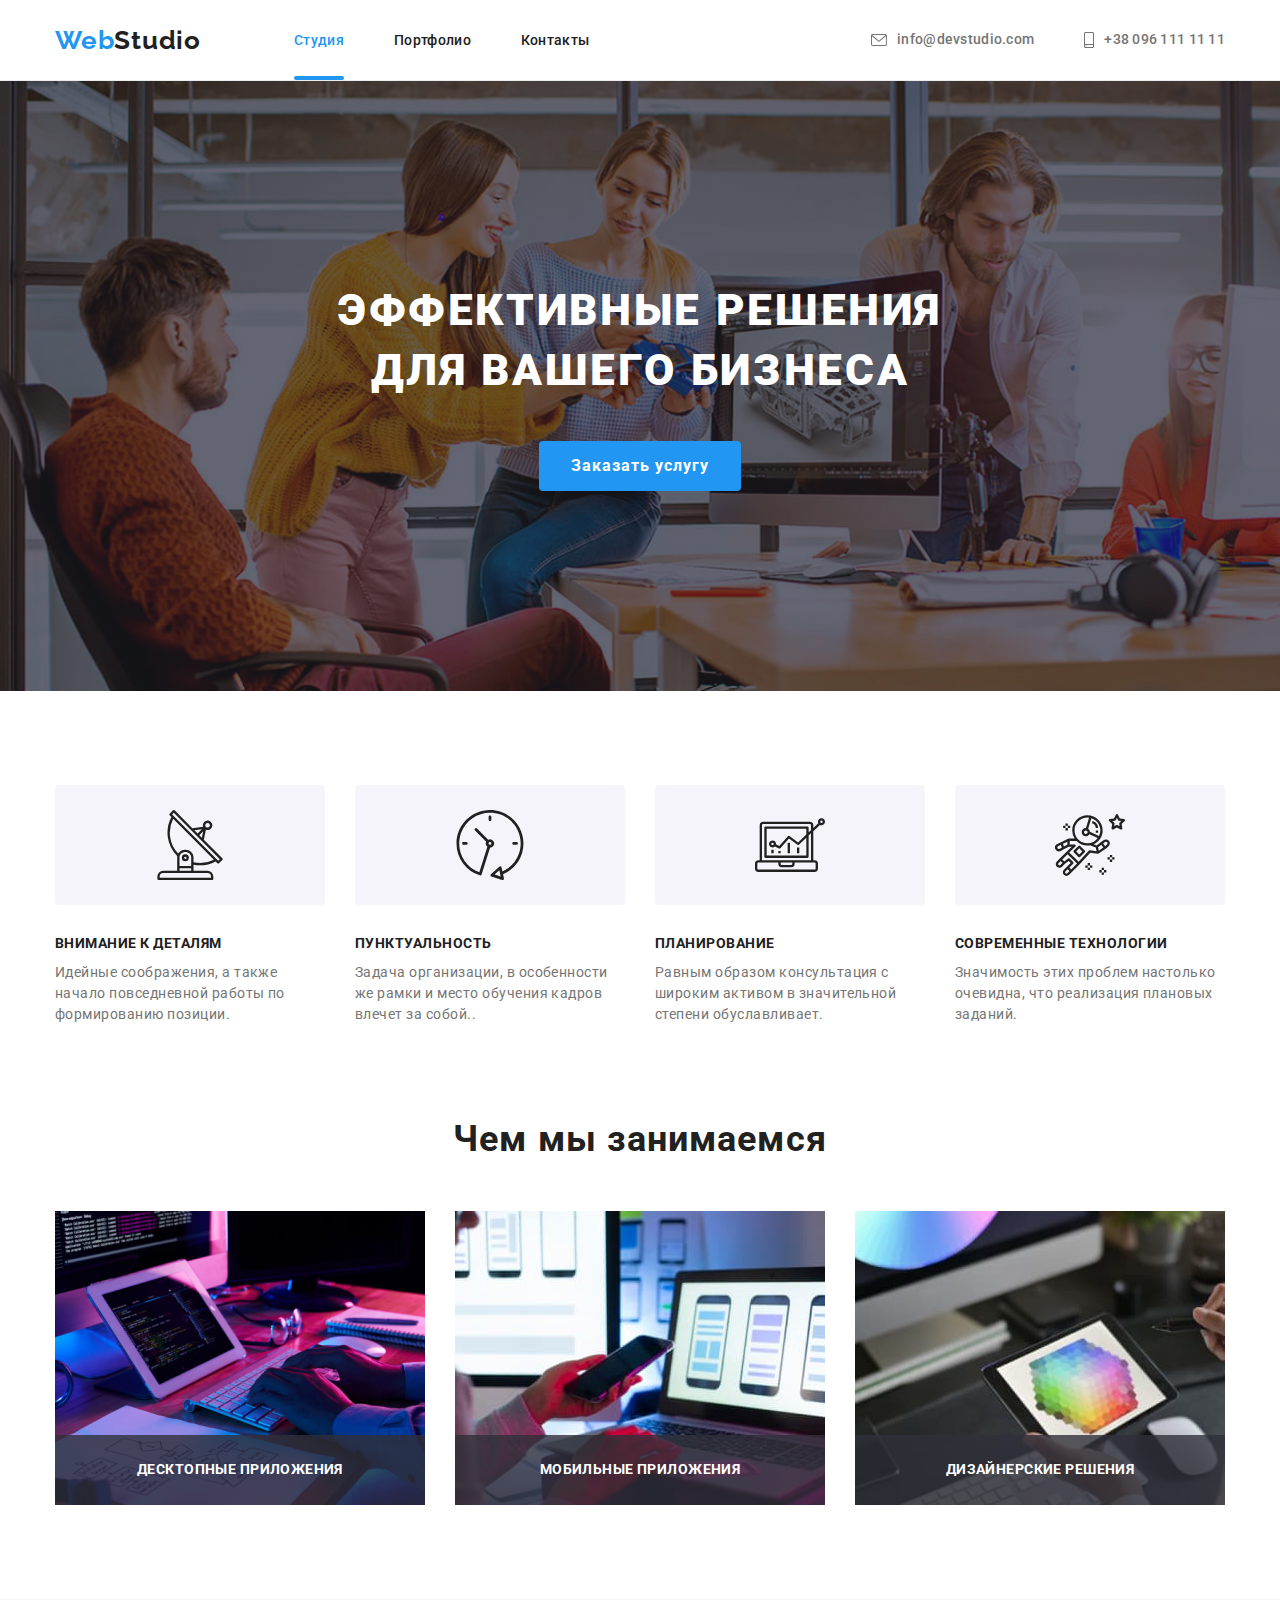
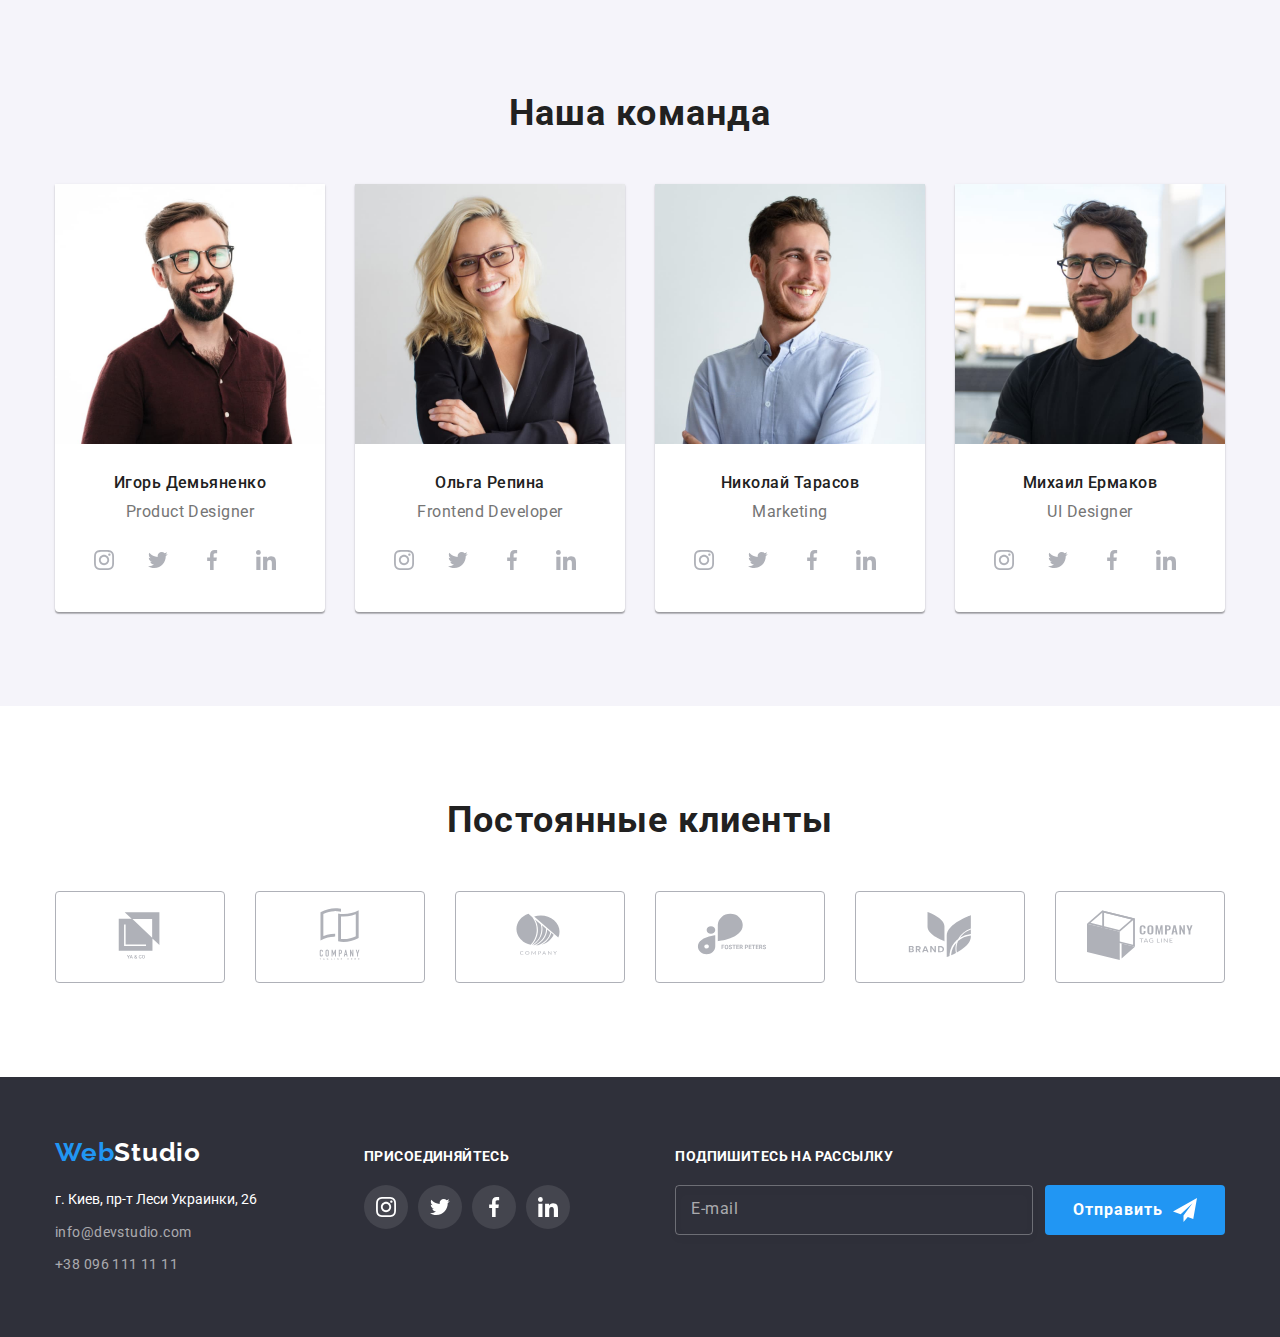
==== commit 18d48356: "Зробив по БЕМу всю розмітку й виправив у CSS" ====
--- a/index.html
+++ b/index.html
@@ -22,12 +22,12 @@
     <header class="page-header">
       <div class="container">
         <div class="container__nav-contacts">
-      <a class="logo" href="/">
-        <span class="accent-logo"> Web</span>Studio
+      <a class="logo logo--dark" href="/">
+        <span class="logo__accent-logo"> Web</span>Studio
       </a>
         <nav class="navigation">
         <ul class="navigation__list list">
-          <li class="navigation__list-item current"><a class="navigation__list-link" href="index.html">Cтудия</a></li>
+          <li class="navigation__list-item "><a class="navigation__list-link navigation__list-link--current-color" href="index.html">Cтудия</a></li>
           <li class="navigation__list-item"><a class="navigation__list-link" href="portfolio.html">Портфолио</a></li>
           <li class="navigation__list-item"><a class="navigation__list-link" href="./">Контакты</a></li>
         </ul>
@@ -54,12 +54,12 @@
           Эффективные решения<br />
           для вашего бизнеса
         </h1>
-        <button class="hero__button" 
+        <button class="btn-primary btn-primary--hero" 
         type="button" data-modal-open>Заказать услугу</button>
         <div class="backdrop is-hidden" data-modal>
           <div class="modal-wrapper">
           <button class="modal-btn" data-modal-close>
-            <svg class="modal-button__icon" width="18" height="18">
+            <svg class="modal-btn__icon" width="18" height="18">
               <use href="./images/sprite.svg#icon-close-button">
               </use>
             </svg>
@@ -69,37 +69,37 @@
           <strong class="form-registration">Оставьте свои данные, мы вам перезвоним</strong>
           <form class="modal-form" name="contact-form" autocomplete="on">
             <div class="form-field">
-              <label for="name" class="form-label">
+              <label for="name" class="form-field__label">
                 Имя
               </label>
               <input type="text" class="form-input" name="name" id="name">
-              <svg width="18" height="18" class="form-icon">
+              <svg width="18" height="18" class="form-field__icon">
                 <use href="./images/sprite.svg#icon-person-black"></use>
               </svg>
             </div>
 
             <div class="form-field">
-              <label for="tel" class="form-label">
+              <label for="tel" class="form-field__label">
                 Телефон
               </label>
               <input type="tel" class="form-input" name="name" id="tel">
-              <svg width="18" height="18" class="form-icon">
+              <svg width="18" height="18" class="form-field__icon">
                 <use href="./images/sprite.svg#icon-phone-black"></use>
               </svg>
             </div>
 
             <div class="form-field">
-              <label for="email" class="form-label">
+              <label for="email" class="form-field__label">
                 Почта
               </label>
               <input type="email" class="form-input" name="name" id="email">
-              <svg width="18" height="18" class="form-icon">
+              <svg width="18" height="18" class="form-field__icon">
                 <use href="./images/sprite.svg#icon-email-black"></use>
               </svg>
             </div>
 
             <div class="form-field">
-              <label for="comment" class="form-label">
+              <label for="comment" class="form-field__label">
                 Комментарий
               </label>
               <textarea class="textarea-comment" name="comment" id="comment" cols="30" rows="10" placeholder="Введите текст"></textarea>
@@ -108,15 +108,15 @@
             <label for="checkbox-policy" class="checkbox-policy">
               <input type="checkbox" class="form-policy" id="checkbox-policy">
               <span class="custom-checkbox" >
-                <svg class="custom-checkbox-icon" width="11" height="8">
+                <svg class="custom-checkbox__icon" width="11" height="8">
                   <use href="./images/sprite.svg#icon-icon-check"></use>
                 </svg>
               </span>
-              <span class="form-policy-description">Соглашаюсь с рассылкой и принимаю <span> 
-                <a href=""> Условия договора </a></span></span>
+              <span class="checkbox-policy__description">Соглашаюсь с рассылкой и принимаю <span> 
+                <a class="checkbox-policy__link" href="./"> Условия договора </a></span></span>
             </label>
 
-            <button type="submit" class="submit-btn">
+            <button type="submit" class="btn-primary btn-primary--submit">
               Отправить
             </button>
 
@@ -185,7 +185,7 @@
 
       <section class="offers section">
         <div class="container">
-          <h2 class="offers__heading">Чем мы занимаемся</h2>
+          <h2 class="heading">Чем мы занимаемся</h2>
           <ul class="offers__list">
             <li class="offers__item">
               <img
@@ -222,27 +222,28 @@
 
       <section class="team section">
         <div class="container">
-          <h2 class="team-heading">Наша команда</h2>
-          <ul class="team-list">
-            <li>
-              <img class="team-mate-image"
+          <h2 class="heading">Наша команда</h2>
+          <ul class="team__list">
+
+            <li class="team__item">
+              <img class="team__mate-image"
                 src="images/igor-img.jpg"
                 alt="Мужчина в очках"
                 width="270"
               />
-              <div class="team-container">
-              <h3 class="team-mate">Игорь Демьяненко</h3>
-              <p class="team-position">Product Designer</p>
-
-                <ul class="team-links link">
-                  <li class="">
+              <div class="team__container">
+              <h3 class="team__mate">Игорь Демьяненко</h3>
+              <p class="team__position">Product Designer</p>
+
+                <ul class="team__links link">
+                  <li class="team__social-links">
                     <a 
                     href="./" 
-                    class="social-link" 
+                    class="social-link social-link--light" 
                     target="_blank" 
                     aria-label="Instagram icon" 
                     rel="noopener noreferrer">
-                    <svg class="social-icon"
+                    <svg class="social-link__icon"
                     width="20" 
                     height="20">
                       <use 
@@ -251,12 +252,12 @@
                     </a>
                   </li>
 
-                  <li>
+                  <li class="team__social-links">
                     <a href="./" 
-                    class="social-link" 
+                    class="social-link social-link--light" 
                     target="_blank" aria-label="twitter icon" 
                     rel="noopener noreferrer">
-                    <svg class="social-icon"
+                    <svg class="social-link__icon"
                     width="20" 
                     height="20">
                     <use 
@@ -265,14 +266,14 @@
                     </a>
                   </li>
 
-                  <li class="">
+                  <li class="team__social-links">
                     <a 
                     href="./" 
-                    class="social-link" 
+                    class="social-link social-link--light" 
                     target="_blank" 
                     aria-label="Facebook icon" 
                     rel="noopener noreferrer">
-                    <svg class="social-icon"
+                    <svg class="social-link__icon"
                     width="20" 
                     height="20">
                       <use 
@@ -281,14 +282,14 @@
                     </a>
                   </li>
 
-                  <li class="">
+                  <li class="team__social-links">
                     <a 
                     href="./" 
-                    class="social-link" 
+                    class="social-link social-link--light" 
                     target="_blank" 
                     aria-label="linkedin icon" 
                     rel="noopener noreferrer">
-                   <svg class="social-icon"
+                   <svg class="social-link__icon"
                     width="20" 
                     height="20">
                       <use 
@@ -300,25 +301,25 @@
                 </div>
             </li>
 
-            <li>
-              <img class="team-mate-image"
+            <li class="team__item">
+              <img class="team__mate-image"
                 src="images/olga-img.jpg"
                 width="270"
                 alt="Девушка в очках и костюме"
               />
-              <div class="team-container">
-              <h3 class="team-mate">Ольга Репина</h3>
-              <p class="team-position">Frontend Developer</p>
-              <ul class="team-links link">
-
-                <li class="">
-                  <a 
-                  href="./" 
-                  class="social-link" 
+              <div class="team__container">
+              <h3 class="team__mate">Ольга Репина</h3>
+              <p class="team__position">Frontend Developer</p>
+              <ul class="team__links link">
+
+                <li class="team__social-links">
+                  <a 
+                  href="./" 
+                  class="social-link social-link--light" 
                   target="_blank" 
                   aria-label="Instagram icon" 
                   rel="noopener noreferrer">
-                  <svg class="social-icon"
+                  <svg class="social-link__icon"
                   width="20" 
                   height="20">
                     <use 
@@ -327,12 +328,12 @@
                   </a>
                 </li>
 
-                <li>
+                <li class="team__social-links">
                   <a href="./" 
-                  class="social-link" 
+                  class="social-link social-link--light" 
                   target="_blank" aria-label="twitter icon" 
                   rel="noopener noreferrer">
-                  <svg class="social-icon"
+                  <svg class="social-link__icon"
                   width="20" 
                   height="20">
                   <use 
@@ -341,14 +342,14 @@
                   </a>
                 </li>
 
-                <li class="">
-                  <a 
-                  href="./" 
-                  class="social-link" 
+                <li class="team__social-links">
+                  <a 
+                  href="./" 
+                  class="social-link social-link--light" 
                   target="_blank" 
                   aria-label="Facebook icon" 
                   rel="noopener noreferrer">
-                  <svg class="social-icon"
+                  <svg class="social-link__icon"
                   width="20" 
                   height="20">
                     <use 
@@ -357,14 +358,14 @@
                   </a>
                 </li>
 
-                <li class="">
-                  <a 
-                  href="./" 
-                  class="social-link" 
+                <li class="team__social-links">
+                  <a 
+                  href="./" 
+                  class="social-link social-link--light" 
                   target="_blank" 
                   aria-label="linkedin icon" 
                   rel="noopener noreferrer">
-                  <svg class="social-icon"
+                  <svg class="social-link__icon"
                   width="20" 
                   height="20">
                     <use 
@@ -375,26 +376,26 @@
               </ul>
             </li>
 
-            <li>
-              <img class="team-mate-image"
+            <li class="team__item">
+              <img class="team__mate-image"
                 src="images/nikolay-img.jpg"
                 alt="Улыбающийся мужчина"
                 width="270"
               />
 
-              <div class="team-container">
-              <h3 class="team-mate">Николай Тарасов</h3>
-              <p class="team-position">Marketing</p>
-              <ul class="team-links link">
-
-                <li class="">
-                  <a 
-                  href="./" 
-                  class="social-link" 
+              <div class="team__container">
+              <h3 class="team__mate">Николай Тарасов</h3>
+              <p class="team__position">Marketing</p>
+              <ul class="team__links link">
+
+                <li class="team__social-links">
+                  <a 
+                  href="./" 
+                  class="social-link social-link--light" 
                   target="_blank" 
                   aria-label="Instagram icon" 
                   rel="noopener noreferrer">
-                  <svg class="social-icon"
+                  <svg class="social-link__icon"
                   width="20" 
                   height="20">
                     <use 
@@ -403,12 +404,12 @@
                   </a>
                 </li>
 
-                <li>
+                <li class="team__social-links">
                   <a href="./" 
-                  class="social-link" 
+                  class="social-link social-link--light" 
                   target="_blank" aria-label="twitter icon" 
                   rel="noopener noreferrer">
-                  <svg class="social-icon"
+                  <svg class="social-link__icon"
                   width="20" 
                   height="20">
                   <use 
@@ -417,14 +418,14 @@
                   </a>
                 </li>
 
-                <li class="">
-                  <a 
-                  href="./" 
-                  class="social-link" 
+                <li class="team__social-links">
+                  <a 
+                  href="./" 
+                  class="social-link social-link--light" 
                   target="_blank" 
                   aria-label="Facebook icon" 
                   rel="noopener noreferrer">
-                  <svg class="social-icon"
+                  <svg class="social-link__icon"
                   width="20" 
                   height="20">
                     <use 
@@ -433,14 +434,14 @@
                   </a>
                 </li>
 
-                <li class="">
-                  <a 
-                  href="./" 
-                  class="social-link" 
+                <li class="team__social-links">
+                  <a 
+                  href="./" 
+                  class="social-link social-link--light" 
                   target="_blank" 
                   aria-label="linkedin icon" 
                   rel="noopener noreferrer">
-                  <svg class="social-icon"
+                  <svg class="social-link__icon"
                   width="20" 
                   height="20">
                     <use 
@@ -452,25 +453,25 @@
               </div>
             </li>
             
-            <li>
-              <img class="team-mate-image"
+            <li class="team__item">
+              <img class="team__mate-image"
                 src="images/mikhail-img.jpg"
                 alt="Мужчина в очках"
                 width="270"
               />
-              <div class="team-container">
-              <h3 class="team-mate">Михаил Ермаков</h3>
-              <p class="team-position">UI Designer</p>
-              <ul class="team-links link">
-
-                <li class="">
-                  <a 
-                  href="./" 
-                  class="social-link" 
+              <div class="team__container">
+              <h3 class="team__mate">Михаил Ермаков</h3>
+              <p class="team__position">UI Designer</p>
+              <ul class="team__links link">
+
+                <li class="team__social-links">
+                  <a 
+                  href="./" 
+                  class="social-link social-link--light" 
                   target="_blank" 
                   aria-label="Instagram icon" 
                   rel="noopener noreferrer">
-                  <svg class="social-icon"
+                  <svg class="social-link__icon"
                   width="20" 
                   height="20">
                     <use 
@@ -479,12 +480,12 @@
                   </a>
                 </li>
 
-                <li>
+                <li class="team__social-links">
                   <a href="./" 
-                  class="social-link" 
+                  class="social-link social-link--light" 
                   target="_blank" aria-label="twitter icon" 
                   rel="noopener noreferrer">
-                  <svg class="social-icon"
+                  <svg class="social-link__icon"
                   width="20" 
                   height="20">
                   <use 
@@ -493,14 +494,14 @@
                   </a>
                 </li>
 
-                <li class="">
-                  <a 
-                  href="./" 
-                  class="social-link" 
+                <li class="team__social-links">
+                  <a 
+                  href="./" 
+                  class="social-link social-link--light" 
                   target="_blank" 
                   aria-label="Facebook icon" 
                   rel="noopener noreferrer">
-                  <svg class="social-icon"
+                  <svg class="social-link__icon"
                   width="20" 
                   height="20">
                     <use 
@@ -509,14 +510,14 @@
                   </a>
                 </li>
 
-                <li class="">
-                  <a 
-                  href="./" 
-                  class="social-link" 
+                <li class="team__social-links">
+                  <a 
+                  href="./" 
+                  class="social-link social-link--light" 
                   target="_blank" 
                   aria-label="linkedin icon" 
                   rel="noopener noreferrer">
-                  <svg class="social-icon"
+                  <svg class="social-link__icon"
                   width="20" 
                   height="20">
                     <use 
@@ -533,11 +534,11 @@
 
       <section class="clients section">
         <div class="container">
-          <h2 class="clients-heading">Постоянные клиенты</h2>
-          <ul class="clients list">
+          <h2 class="heading">Постоянные клиенты</h2>
+          <ul class="clients__list list">
             <li class="client">
               <a href="">
-              <svg class="client-icon" width="106" height="60">
+              <svg class="client__icon" width="106" height="60">
                 <use href="./images/sprite.svg#icon-client-1"></use>
               </svg>
             </a>
@@ -545,7 +546,7 @@
 
             <li class="client">
               <a href="">
-              <svg class="client-icon" width="106" height="60">
+              <svg class="client__icon" width="106" height="60">
                 <use href="./images/sprite.svg#icon-client-2"></use>
               </svg>
             </a>
@@ -553,7 +554,7 @@
 
             <li class="client">
               <a href="">
-              <svg class="client-icon" width="106" height="60">
+              <svg class="client__icon" width="106" height="60">
                 <use href="./images/sprite.svg#icon-client-3"></use>
               </svg>
             </a>
@@ -561,7 +562,7 @@
 
             <li class="client">
               <a href="">
-              <svg class="client-icon" width="106" height="60">
+              <svg class="client__icon" width="106" height="60">
                 <use href="./images/sprite.svg#icon-client-4"></use>
               </svg>
             </a>
@@ -569,7 +570,7 @@
 
             <li class="client">
               <a href="">
-              <svg class="client-icon" width="106" height="60">
+              <svg class="client__icon" width="106" height="60">
                 <use href="./images/sprite.svg#icon-client-5"></use>
               </svg>
             </a>
@@ -577,7 +578,7 @@
 
             <li class="client">
               <a href="">
-              <svg class="client-icon" width="106" height="60">
+              <svg class="client__icon" width="106" height="60">
                 <use href="./images/sprite.svg#icon-client-6"></use>
               </svg>
             </a>
@@ -587,29 +588,30 @@
       </section>
     </main>
 
-    <footer class="bottom">
-      <div class="footer-container container">
+    <footer class="footer">
+      <div class="footer__container container">
         <div class="adress-wrapper">
-          <a class="logo-footer" href="">
-            <span class="accent-logo">Web</span>Studio
+          <a class="logo logo--light" href="">
+            <span class="logo__accent-logo">Web</span>Studio
           </a>
           
-        <address class="address-list">г. Киев, пр-т Леси Украинки, 26</address>
-        <a class="email-footer" href="./info@devstudio.com">info@devstudio.com</a>
-        <a class="phone" href="./tel:+380961111111">+38 096 111 11 11</a>
+        <address class="footer__adress">г. Киев, пр-т Леси Украинки, 26</address>
+        <a class="footer__email" href="./info@devstudio.com">info@devstudio.com</a>
+        <a class="footer__phone" href="./tel:+380961111111">+38 096 111 11 11</a>
         </div>
 
         
-          <div class="social-links-footer">
-          <h3 class="icons-footer-heading">ПРИСОЕДИНЯЙТЕСЬ</h3>
-          <ul class="icons-footer list">
-            <li class="link-footer"><a 
+          <div class="footer-social-links">
+          <h3 class="footer-heading">ПРИСОЕДИНЯЙТЕСЬ</h3>
+          <ul class="footer-social-links__list list">
+            <li class="footer-social-links__item">
+            <a 
             href="./" 
-            class="social-link-footer" 
+            class="social-link social-link--dark" 
             target="_blank" 
             aria-label="Instagram icon" 
             rel="noopener noreferrer">
-            <svg class="social-icon"
+            <svg class="social-link__icon"
             width="20" 
             height="20">
               <use 
@@ -618,13 +620,13 @@
             </a>
           </li>
 
-          <li class="link-footer"><a 
+          <li class="footer-social-links__item"><a 
             href="./" 
-            class="social-link-footer" 
+            class="social-link social-link--dark" 
             target="_blank" 
             aria-label="Instagram icon" 
             rel="noopener noreferrer">
-            <svg class="social-icon"
+            <svg class="social-link__icon"
             width="20" 
             height="20">
               <use 
@@ -633,13 +635,13 @@
             </a>
           </li>
 
-             <li class="link-footer"><a 
+             <li class="footer-social-links__item"><a 
             href="./" 
-            class="social-link-footer" 
+            class="social-link social-link--dark" 
             target="_blank" 
             aria-label="Instagram icon" 
             rel="noopener noreferrer">
-            <svg class="social-icon"
+            <svg class="social-link__icon"
             width="20" 
             height="20">
               <use 
@@ -647,13 +649,13 @@
             </svg>
             </a>
           </li>
-          <li class="link-footer"><a 
+          <li class="footer-social-links__item"><a 
             href="./" 
-            class="social-link-footer" 
+            class="social-link social-link--dark" 
             target="_blank" 
             aria-label="Instagram icon" 
             rel="noopener noreferrer">
-            <svg class="social-icon"
+            <svg class="social-link__icon"
             width="20" 
             height="20">
               <use 
@@ -665,14 +667,19 @@
         </div>
 
           <div class="mailing-wrapper">
-            <h3 class="mailing-offer">Подпишитесь на рассылку</h3>
+            <h3 class="footer-heading">ПОДПИШИТЕСЬ НА РАССЫЛКУ</h3>
             <form action="">
               <div class="mail-input-wrapper">
-              <label for="email-footer">
-                <input type="email" class="email-input" id="email-footer" placeholder=" ">
-                <span class="mail-mark" > E-mail</span>
+              <label for="email" class="mail-input-wrapper__label">
+                <input 
+                type="email" 
+                class="mail-input-wrapper__input" 
+                id="email" 
+                placeholder=" ">
+                <span class="mail-mark">E-mail</span>
               </label>
-              <button type="submit" class="mailing-btn">Отправить
+
+              <button type="submit" class="btn-primary btn-primary--mailing">Отправить
                 <svg class="icon-telegram" width="24" height="24">
                   <use href="./images/sprite.svg#icon-telegram"></use>
                 </svg>
--- a/styles/styles.css
+++ b/styles/styles.css
@@ -32,6 +32,7 @@
   background-color: var(--bg-color);
   font-family: Roboto, sans-serif;
 }
+
 h1, 
 h2, 
 h3, 
@@ -44,42 +45,61 @@
   margin-top: 0;
   margin-bottom: 0;
 }
+
 img {
   display: block;
   max-width: 100%;
 }
+
 .list {
   list-style: none;
   text-decoration: none;
+
   padding: 0;
   margin: 0;
 }
+
 .section {
   padding-top: 94px;
 }
+
 .section:last-child {
   padding-bottom: 94px;
 }
+
 .container {
   margin-left: auto;
   margin-right: auto;
-  width: 1200px;
+
   padding-left: 15px;
   padding-right: 15px;
-  /* outline: 2px solid blueviolet; */
-}
+
+  width: 1200px;
+}
+
 .link {
   list-style: none;
 }
 
+.heading {
+  margin-bottom: 50px;
+
+  color: var(--main-text-color);
+  
+  letter-spacing: 0px;
+  font-size: 36px;
+  line-height: 1.16;
+  text-align: center;
+  letter-spacing: 0.03em;
+}
+
 /* Налаштування логотипа */
 .logo {
   display: flex;
   align-items: center;
+
   margin-right: 93px;
-  padding-top: 24px;
-  padding-bottom: 25px;
-  color: var(--main-text-color);
+
   font-size: 26px;
   text-decoration: none;
   font-family: Raleway, sans-serif;
@@ -88,19 +108,23 @@
   line-height: 1.17;
 }
 
-.accent-logo {
+.logo__accent-logo {
   color: var(--bg-buttons-color-hover);
   text-decoration: none;
 }
 
-.logo-footer{
-  font-size: 26px;
+.logo-footer__accent-logo {
+  color: var(--bg-buttons-color-hover);
+  text-decoration: none;
+}
+
+.logo--light {
   color: var(--bg-color);
-  text-decoration: none;
-  font-family: Raleway, sans-serif;
-  font-weight: 700;
-  letter-spacing: 0.03em;
-  line-height: 1.17;
+  margin-bottom: 20px;
+}
+
+.logo--dark {
+  color: var(--main-text-color);
 }
 
 /* Налаштування хедера */
@@ -123,19 +147,21 @@
 }
 
 .navigation__list-link {
-  font-size: 14px;
-  line-height: 1.17;
-  display: block;
-  align-items: center;
+  position: relative;
+  transition: var(--transition-cubic);
+ 
   padding-top: 32px;
   padding-bottom: 32px;
   margin-right: 0;
+
+  font-size: 14px;
+  line-height: 1.17;
   text-decoration: none;
   font-weight: 500;
   color: var(--main-text-color);
-  position: relative;
-
-  transition: var(--transition-cubic);
+  
+  display: block;
+  align-items: center;
 }
 
 .navigation__list-link:hover,
@@ -144,7 +170,7 @@
   text-decoration: none;
 }
 
-.navigation__list-item.current > .navigation__list-link::after {
+.navigation__list-link--current-color::after {
   position: absolute;
   content: '';
   bottom: 0;
@@ -157,7 +183,7 @@
   background-color: var(--bg-buttons-color-hover);
 }
 
-.navigation__list-item.current > .navigation__list-link {
+.navigation__list-link--current-color {
   color: var(--bg-buttons-color-hover)
 }
 
@@ -235,23 +261,38 @@
   letter-spacing: 0.06em;
 }
 
-.hero__button  {
-  padding: 10px 32px 10px 32px;
+.btn-primary {
+  background: #2196F3;
+  color: #FFFFFF;
+
   border-radius: 4px;
   border-color: transparent;
-  background-color: var(--bg-buttons-color-hover);
-  color: var(--bg-color);
+  border: 0px;
+
+  font-family: 'Roboto';
+  font-style: normal;
   font-weight: 700;
   font-size: 16px;
-  font-family: inherit;
+  line-height: 1.9em;
+  letter-spacing: 0.06em;
+  text-align: center;
+
+  
   cursor: pointer;
-  line-height: 1.87;
-  max-width: 400px;
-  max-height: 100px;
-  min-width: 200px;
-  min-height: 50px;
-  letter-spacing: 0.06em;
-}
+}
+
+.btn-primary--mailing {
+  display: flex;
+  justify-content: center;
+  align-items: center;
+  
+  padding: 10px 28px;
+}
+
+.btn-primary--hero {
+  padding: 10px 32px;
+}
+
 
 /* Модальне вікно */
   .textarea-comment {
@@ -300,7 +341,7 @@
     margin-bottom: 20px;
   }
  
-  .form-icon {
+  .form-field__icon {
   position: absolute;
   top: 50%;
   left: 12px;
@@ -326,7 +367,7 @@
     fill: var(--bg-buttons-color-hover);
   }
 
-  .form-label {
+  .form-field__label {
     display: block;
   font-weight: 400;
   font-size: 12px;
@@ -351,7 +392,7 @@
   appearance: none;
 }
 
-.form-policy-description {
+.checkbox-policy__description {
   font-weight: 400;
   font-size: 14px;
   line-height: 1.71em;
@@ -360,7 +401,7 @@
   cursor: pointer;
 }
 
-.form-policy-description a {
+.checkbox-policy__link{
   color: var(--bg-buttons-color-hover);
   text-decoration: underline;
 }
@@ -384,12 +425,12 @@
   outline: 2px solid var(--bg-buttons-color-hover);
 }
 
-.custom-checkbox-icon {
+.custom-checkbox__icon {
   opacity: 0;
   transition: var(--transition-cubic);
 }
 
-.form-policy:checked + .custom-checkbox .custom-checkbox-icon {
+.form-policy:checked + .custom-checkbox .custom-checkbox__icon {
   opacity: 1;
   fill: white;
 }
@@ -400,22 +441,10 @@
   outline-offset: -2px;
 }
 
-.submit-btn {
+
+.btn-primary.btn-primary--submit {
   padding: 10px 55px;
-  background-color: rgba(33, 150, 243, 1);
-  font-family: 'Roboto';
-  font-style: normal;
-  font-weight: 700;
-  font-size: 16px;
-  line-height: 1.9em;
   box-shadow: 0px 4px 4px rgba(0, 0, 0, 0.15);
-  border-radius: 4px;
-  letter-spacing: 0.06em;
-  color: var(--bg-color);
-  border-color: transparent;
-  cursor: pointer;
-
-  transition: var(--transition-cubic);
 }
 
 .submit-btn:hover {
@@ -470,40 +499,37 @@
 
 .modal-btn {
   position: absolute;
+  top: 8px;
+  right: 8px;
+
   width: 30px;
   height: 30px;
+
   display: flex;
   justify-content: center;
   align-items: center;
-  top: 8px;
-  right: 8px;
+
   border: 1px solid rgba(0, 0, 0, 0.1);
   border-radius: 50%;
   padding: 0;
+
   background-color: var(--bg-color);
+
   cursor: pointer;
+
   transition: 250ms var(--transition-cubic);
 }
 
-.modal-button__icon {
+.modal-btn__icon {
   fill:rgba(0, 0, 0, 1);
   transition: var(--transition-cubic);
 }
 
-.modal-btn:hover .modal-button__icon  {
+.modal-btn:hover .modal-btn__icon  {
   fill: var(--bg-buttons-color-hover);
 }
 
-.contacts-footer > a {
-  color: var(--contact-footer-color);
-  font-size: 14px;
-  text-decoration: none;
-  font-weight: 400;
-  letter-spacing: 0.03em;
-  line-height: 1.7;
-}
-
-.phone {
+.footer__phone {
   display: block;
   text-decoration: none;
   color: rgba(255, 255, 255, 0.6);
@@ -513,20 +539,19 @@
   line-height: 1.7;
 
   transition: var(--transition-cubic);
-}
-
-.phone:hover,
-.phone:focus {
-  color: var(--bg-buttons-color-hover);
-}
-
-.email {
-  display: block;
-  margin-right: 50px;
-  transition: var(--transition-cubic);
-}
-
-.email-footer {
+  
+}
+.footer__adress {
+  margin-bottom: 9px;
+  color: var(--footer-text-color);
+  font-size: 14px;
+  text-decoration: none;
+  font-weight: 400;
+  line-height: 1.71;
+  font-style: normal;
+}
+
+.footer__email {
   display: block;
   margin-bottom: 9px;
   text-decoration: none;
@@ -535,12 +560,24 @@
   font-size: 14px;
   font-weight: 400;
   line-height: 1.7;
-
-  transition: var(--transition-cubic);
-}
-
-.email-footer:focus, 
-.email-footer:hover{
+  transition: var(--transition-cubic);
+}
+.footer__email:focus,
+.footer__email:hover,
+.footer__phone:hover,
+.footer__phone:focus {
+  color: var(--bg-buttons-color-hover);
+}
+
+.email {
+  display: block;
+  margin-right: 50px;
+  transition: var(--transition-cubic);
+}
+
+
+.mail-input-wrapper__email-footer, 
+.mail-input-wrapper__email-footer{
   color:var(--bg-buttons-color-hover)
 }
 
@@ -571,6 +608,10 @@
   width: 270px;
   list-style: none;
   letter-spacing: 0.03em;
+}
+
+.advantages__item:last-child {
+  margin-right: 0;
 }
 
 
@@ -598,15 +639,7 @@
 
 /* Приклади робіт */
 
-.offers__heading {
-  margin-bottom: 50px;
-  letter-spacing: 0px;
-  color: var(--main-text-color);
-  font-size: 36px;
-  line-height: 1.16;
-  text-align: center;
-  letter-spacing: 0.03em;
-}
+
 .offers__item:last-child {
   margin-right: 0;
 }
@@ -643,6 +676,8 @@
 .offers__list {
   display: flex;
   justify-content: space-between;
+
+  padding-left: 0;
 }
 
 .offers__item:last-child {
@@ -667,28 +702,28 @@
   padding-bottom: 94px;
 }
 
-.team-container {
+.team__container {
   padding-top: 30px;
   padding-bottom: 30px;
 }
-.team-links {
+.team__links {
   display: flex;
   justify-content: center;
   align-items: center;
   padding-left: 0;
 }
 
-.team-links > li {
+.team__social-links {
   margin-right: 10px;
 }
 
-.team-list > li {
+.team__item {
   background-color: var(--bg-color);
   box-shadow: 0px 1px 3px rgba(0, 0, 0, 0.12), 0px 1px 1px rgba(0, 0, 0, 0.14), 0px 2px 1px rgba(0, 0, 0, 0.2);
   border-radius: 0px 0px 4px 4px;
 }
 
-.team-list {
+.team__list {
   text-align: center;
   padding-left: 0;
   display: flex;
@@ -696,7 +731,7 @@
   list-style: none;
 }
 
-.team-heading {
+.team__heading {
   margin-bottom: 50px;
   text-align: center;
   font-size: 36px;
@@ -705,7 +740,7 @@
   letter-spacing: 0.03em;
 }
 
-.team-mate {
+.team__mate {
   font-size: 16px;
   font-weight: 500;
   color: var(--main-text-color);
@@ -714,7 +749,7 @@
   margin-bottom: 10px;
 }
 
-.team-position {
+.team__position {
   font-size: 16px;
   font-weight: 400;
   color: var(--secondary-text-color);
@@ -726,24 +761,35 @@
   display: flex;
   width: 44px;
   height: 44px;
-  background-color: white;
   border-radius: 50%;
   justify-content: center;
   align-items: center;
+  transition: var(--transition-cubic);
+}
+
+.social-link--light {
+  background-color: white;
   fill: rgba(175, 177, 184, 1);
-
-  transition: var(--transition-cubic);
-}
-
-.social-link:focus,
-.social-link:hover {
+}
+.social-link--dark {
+  background-color: rgba(255, 255, 255, 0.1);
+  fill: white;
+}
+
+.social-link--light:focus,
+.social-link--light:hover {
   background-color: var(--bg-buttons-color-hover);
   fill: white;
 }
 
+.social-link--dark:hover, 
+.social-link--dark:focus {
+background-color: var(--bg-buttons-color-hover);
+}
+
 /* Cекція клієнтів */
 
-.clients-heading {
+.clients__heading {
   text-align: center;
   margin-bottom: 50px;
   font-size: 36px;
@@ -752,7 +798,7 @@
   letter-spacing: 0.03em;
 }
 
-.clients.list {
+.clients__list.list {
   display: flex;
   justify-content: center;
   align-items: center;
@@ -779,12 +825,12 @@
 }
 
 
-.client-icon {
+.client__icon {
   fill: var(--icon-color);
   transition: var(--transition-cubic );
 }
-.client:focus .client-icon,
-.client:hover .client-icon {
+.client:focus .client__icon,
+.client:hover .client__icon {
   fill: var(--bg-buttons-color-hover);
 }
 
@@ -798,15 +844,15 @@
   letter-spacing: 0.03em;
 }
 
-.nav-button:focus,
-.nav-button:hover {
+.buttons__btn:focus,
+.buttons__btn:hover {
   background-color: var(--bg-buttons-color-hover);
   color: var(--text-buttons-color-hover);
   border-color: var(--bg-buttons-color-hover);
   text-decoration: none;
   box-shadow: 0px 3px 1px rgba(0, 0, 0, 0.1), 0px 1px 2px rgba(0, 0, 0, 0.08), 0px 2px 2px rgba(0, 0, 0, 0.12);
 }
-.nav-button {
+.buttons__btn {
   display: inline-block;
   padding: 6px 22px 6px 22px;
   margin-right: 8px;
@@ -825,13 +871,11 @@
 }
 
 /* Картки вкладки портфоліо */
-.card-link {
-  text-decoration: none;
-}
+
 .cards.list  {
   display: flex;
   flex-wrap: wrap;
-  /* outline: 1px solid red; */
+
   margin-right: -30px;
   margin-bottom: -30px;
 }
@@ -843,36 +887,39 @@
   padding-left: 24px;
 }
 
-.cards.list > li {
+.card {
   margin-right: 30px;
   margin-bottom: 30px;
-  /* outline: 1px solid red; */
+  border: 1px solid #EEEEEE;
   flex-basis: calc(100% / 3 - 30px);
-  border: 1px solid #EEEEEE;
-  transition: var(--transition-cubic);
-}
-
-.cards.list > li:hover, 
-.cards.list > li:focus {
+
+  transition: var(--transition-cubic);
+}
+
+.card:hover, 
+.card:focus {
   box-shadow: 0px 1px 1px rgba(0, 0, 0, 0.12), 0px 4px 4px rgba(0, 0, 0, 0.06), 1px 4px 6px rgba(0, 0, 0, 0.16);
 
 }
 
-
-.cards.list > li:nth-child(3n) {
+.card-link {
+  text-decoration: none;
+}
+
+.card:nth-child(3n) {
   margin-right: 0;
 }
-.cards.list > li:nth-last-child(-n+3){
+.card:nth-last-child(-n+3){
   margin-bottom: 0;
 }
 
-.card-heading:hover,
-.card-heading:focus {
+.card-container__heading:hover,
+.card-container__heading:focus {
   color: var(--bg-buttons-color-hover);
   text-decoration: none;
 }
 
-.card-heading {
+.card-container__heading {
   color: var(--main-text-color);
   font-size: 18px;
   text-decoration: none;
@@ -882,13 +929,13 @@
   letter-spacing: 0.06em;
 }
 
-.card-paragraph:hover,
-.card-paragraph:focus {
+.card-container__paragraph:hover,
+.card-container__paragraph:focus {
   color: var(--bg-buttons-color-hover);
   text-decoration: none;
 }
 
-.card-paragraph {
+.card-container__paragraph {
   color: var(--secondary-text-color);
   font-size: 16px;
   text-decoration: none;
@@ -904,7 +951,7 @@
   overflow: hidden;
 }
 
-.overlay-paragraph {
+.overlay-container__paragraph {
   position: absolute;
   bottom: 0;
   left: 0;
@@ -925,14 +972,14 @@
   padding: 63px 24px;
 }
 
-.cards.list li:hover .overlay-paragraph,
-.cards.list li:focus .overlay-paragraph {
+.card:hover .overlay-container__paragraph,
+.card:focus .overlay-container__paragraph {
   transform: translateY(0);
 }
 
 
 /* Налаштування футера */
-.bottom {
+.footer {
   background-color: var(--footer-color);
   text-decoration: none;
   padding-top: 60px;
@@ -947,20 +994,17 @@
   line-height: 1.71;
   font-style: normal;
 }
-.logo-footer {
-  display: block;
-  margin-bottom: 20px;
-  letter-spacing: 0.03em;
-}
-.icons-footer {
-  display: flex;
-}
-
-.footer-container.container {
-display: flex;
-align-items: baseline;
-}
-.icons-footer-heading {
+
+.footer-social-links__list {
+  display: flex;
+}
+
+.footer__container.container {
+  display: flex;
+  align-items: baseline;
+}
+
+.footer-heading {
   color: var(--bg-color);
   line-height: 1.17;
   letter-spacing: 0.03em;
@@ -971,47 +1015,27 @@
 .adress-wrapper {
   margin-right: 70px;
 }
-.link-footer {
+
+.footer-social-links__item {
   margin-right: 10px;
 }
 
-.link-footer:last-child {
+.footer-social-links__item:last-child{
   margin-right: 0;
 }
 
-
-.social-link-footer {
-  display: flex;
-  width: 44px;
-  height: 44px;
-  background-color: rgba(255, 255, 255, 0.1);
-  fill: white;
-  border-radius: 50%;
-  justify-content: center;
-  align-items: center;
-
-  transition: var(--transition-cubic);
-}
-
-.social-link-footer:hover, 
-.social-link-footer:focus {
-background-color: var(--bg-buttons-color-hover);
-}
-
-
-
-
-
-.email-input {
+.mail-input-wrapper__input {
   width: 358px;
   height: 50px;
   padding: 15px 16px;
-  background-color: transparent;
   border: 1px solid rgba(255, 255, 255, 0.3);
   filter: drop-shadow(0px 4px 4px rgba(0, 0, 0, 0.15));
+
+  background-color: transparent;
   border-radius: 4px; 
   outline: transparent;
 
+  color: rgba(255, 255, 255, 0.6);
   margin-right: 12px;
 }
 
@@ -1021,40 +1045,30 @@
 }
 
 .mail-mark {
- position: absolute;
- top: 15px;
+  position: absolute;
+  top: 15px;
   left: 16px;
+
   transition: var(--transition-cubic);
 
   font-weight: 400;
-font-size: 16px;
-line-height: 1.17em;
-
-display: flex;
-align-items: center;
-letter-spacing: 0.03em;
-
-color: rgba(255, 255, 255, 0.6);
-}
-
-.email-input:focus + .mail-mark {
+  font-size: 16px;
+  line-height: 1.17em;
+  letter-spacing: 0.03em;
+  color: rgba(255, 255, 255, 0.6);
+
+  display: flex;
+  align-items: center;
+  
+}
+
+.mail-input-wrapper__input:focus + .mail-mark {
   transform: translateX(-65px);
   transition: var(--transition-cubic);
 }
 
-.email-input:not(:placeholder-shown) + .mail-mark {
+.mail-input-wrapper__input:not(:placeholder-shown) + .mail-mark {
   transform: translateX(-65px);
-}
-
-.mailing-offer {
-  margin-bottom: 20px;
-  font-weight: 700;
-font-size: 14px;
-line-height: 1.17em;
-letter-spacing: 0.03em;
-text-transform: uppercase;
-
-color: #FFFFFF;
 }
 
 .mailing-btn {
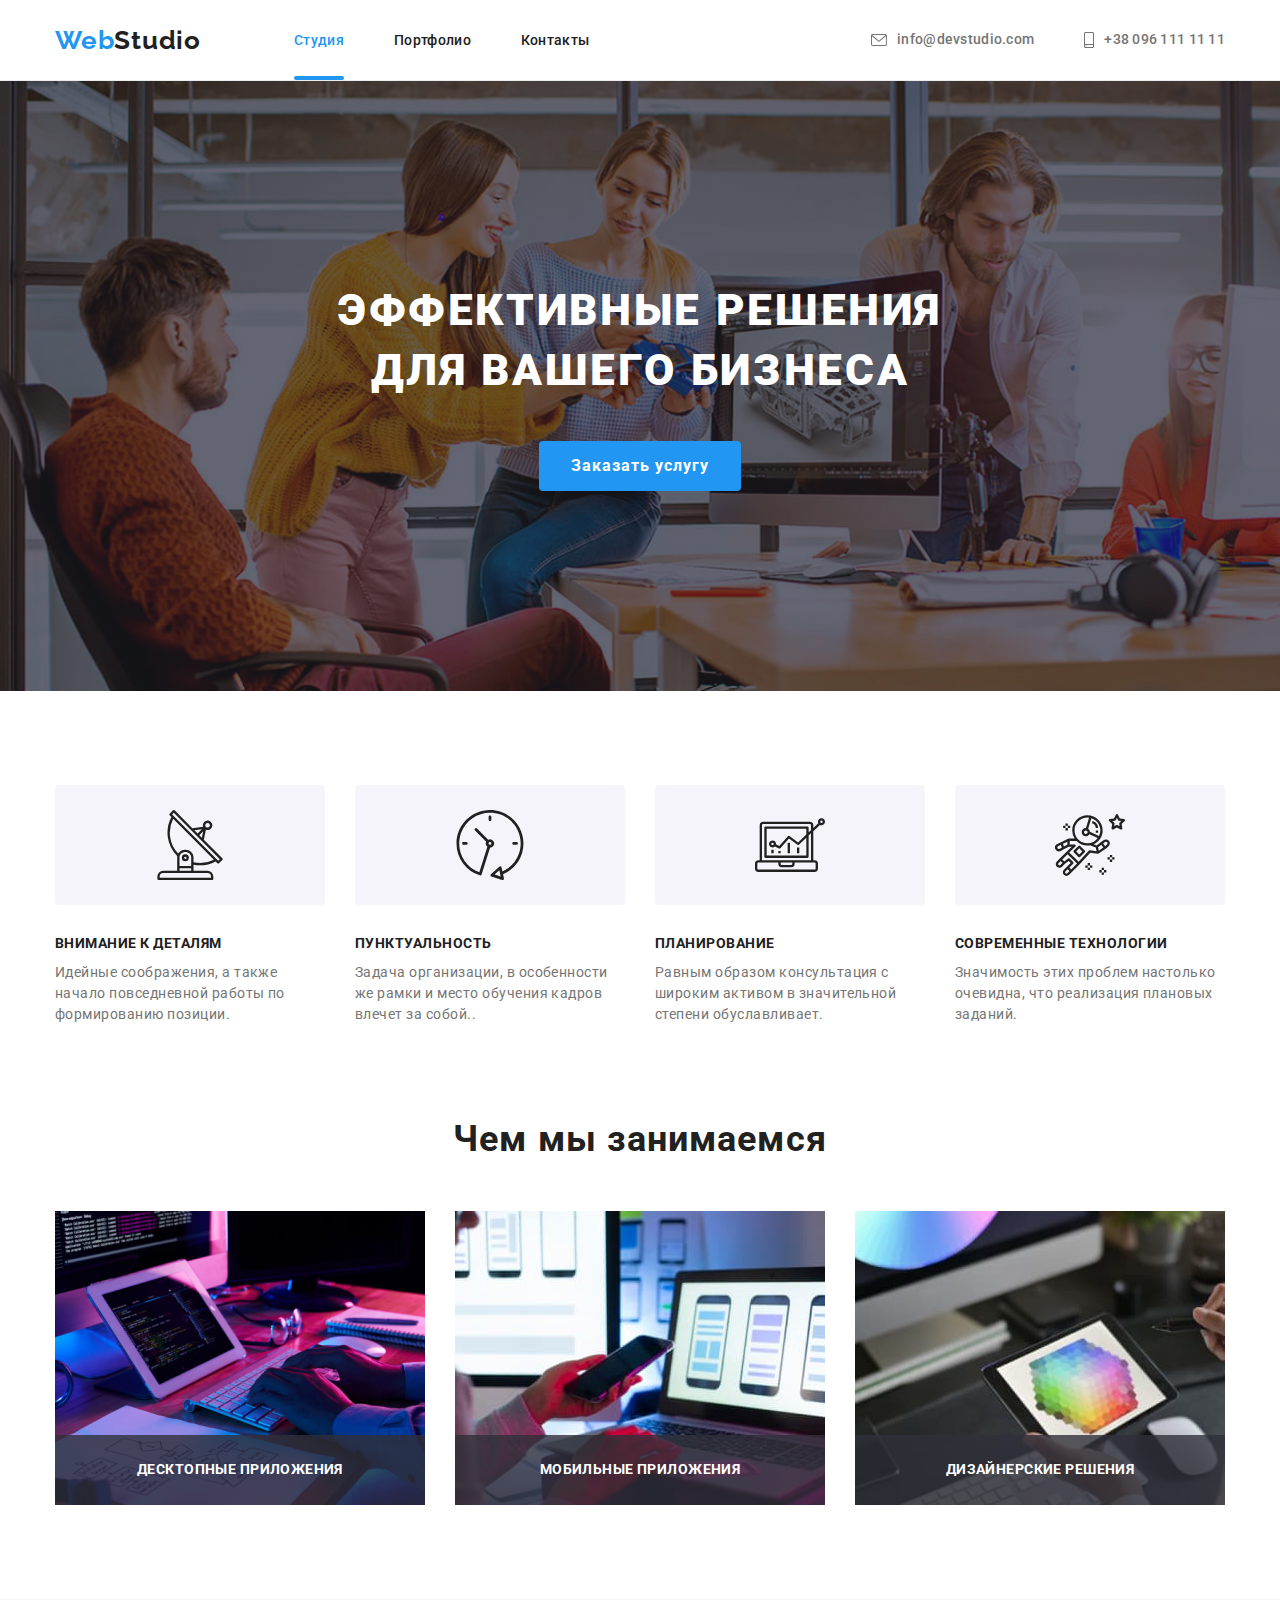
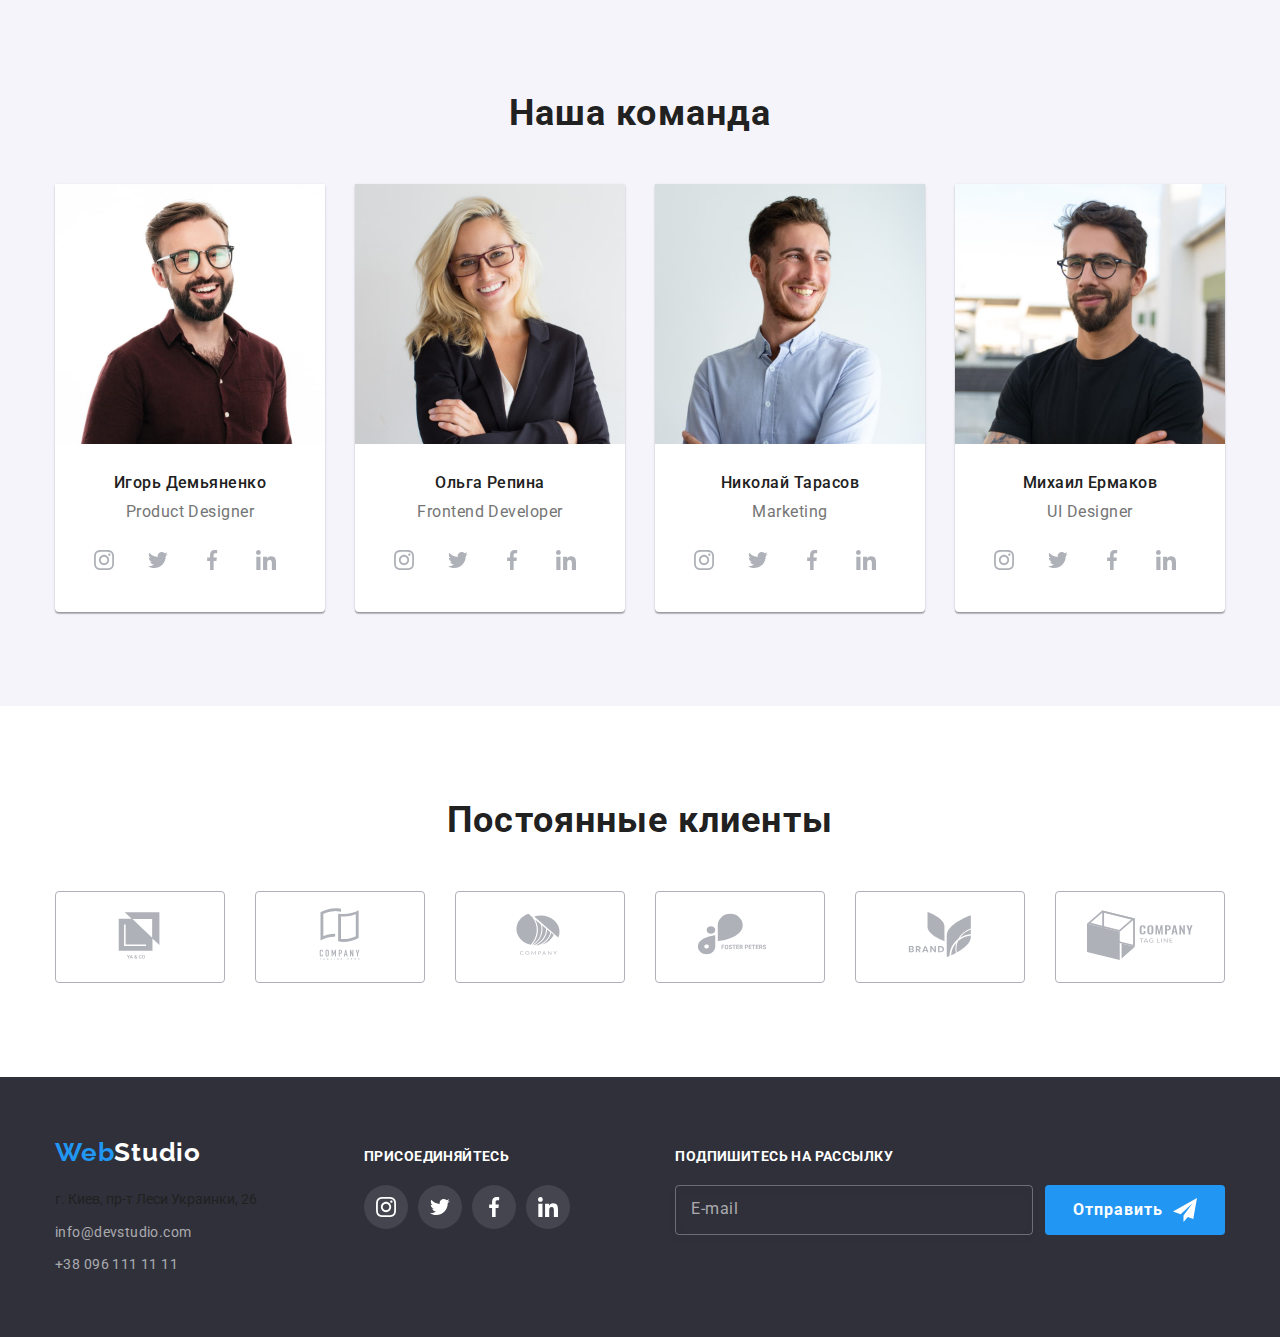
==== commit 83c2feba: "Підключив Sass файл" ====
--- a/index.html
+++ b/index.html
@@ -1,181 +1,423 @@
-<!DOCTYPE html>
-<html lang="ru">
+<!DOCTYPE
+  html>
+<html
+  lang="ru">
+
   <head>
-    <meta charset="UTF-8" />
-    <meta http-equiv="X-UA-Compatible" content="IE=edge" />
-    <meta name="viewport" content="width=device-width, initial-scale=1.0" />
-    <title>goit-markup-hw-07</title>
-    <link rel="preconnect" href="https://fonts.googleapis.com" />
-    <link rel="preconnect" href="https://fonts.gstatic.com" crossorigin />
+    <meta
+      charset="UTF-8" />
+    <meta
+      http-equiv="X-UA-Compatible"
+      content="IE=edge" />
+    <meta
+      name="viewport"
+      content="width=device-width, initial-scale=1.0" />
+    <title>
+      goit-markup-hw-07
+    </title>
+    <link
+      rel="preconnect"
+      href="https://fonts.googleapis.com" />
+    <link
+      rel="preconnect"
+      href="https://fonts.gstatic.com"
+      crossorigin />
     <link
       href="https://fonts.googleapis.com/css2?family=Raleway:wght@700&family=Roboto:wght@400;500;700;900&display=swap"
+      rel="stylesheet" />
+    <link
       rel="stylesheet"
-    />
-    <link rel="stylesheet" href="https://cdnjs.cloudflare.com/ajax/libs/modern-normalize/1.1.0/modern-normalize.css" 
-    integrity="sha512-Y0MM+V6ymRKN2zStTqzQ227DWhhp4Mzdo6gnlRnuaNCbc+YN/ZH0sBCLTM4M0oSy9c9VKiCvd4Jk44aCLrNS5Q==" 
-    crossorigin="anonymous" 
-    referrerpolicy="no-referrer"/>
-    <link rel="stylesheet" href="styles/styles.css"/>
+      href="https://cdnjs.cloudflare.com/ajax/libs/modern-normalize/1.1.0/modern-normalize.css"
+      integrity="sha512-Y0MM+V6ymRKN2zStTqzQ227DWhhp4Mzdo6gnlRnuaNCbc+YN/ZH0sBCLTM4M0oSy9c9VKiCvd4Jk44aCLrNS5Q=="
+      crossorigin="anonymous"
+      referrerpolicy="no-referrer" />
+    <link
+      rel="stylesheet"
+      href="styles/styles.css" />
+    <link
+      rel="stylesheet"
+      href="./site/public/stylesheets/main.min.css">
   </head>
+
   <body>
 
-    <header class="page-header">
-      <div class="container">
-        <div class="container__nav-contacts">
-      <a class="logo logo--dark" href="/">
-        <span class="logo__accent-logo"> Web</span>Studio
-      </a>
-        <nav class="navigation">
-        <ul class="navigation__list list">
-          <li class="navigation__list-item "><a class="navigation__list-link navigation__list-link--current-color" href="index.html">Cтудия</a></li>
-          <li class="navigation__list-item"><a class="navigation__list-link" href="portfolio.html">Портфолио</a></li>
-          <li class="navigation__list-item"><a class="navigation__list-link" href="./">Контакты</a></li>
-        </ul>
-      </nav>
-
-      <div class="contacts">
-        <a class="contacts__email" href="info@devstudio.com"> 
-          <svg class="contacts__icon" 
-          width="16" height="12"> 
-          <use href="./images/sprite.svg#icon-envelope"></use></svg>info@devstudio.com </a>
-        <a class="contacts__phone-number" 
-        href="tel:+380961111111"> 
-        <svg class="contacts__icon" width="10" height="16"> 
-          <use href="./images/sprite.svg#icon-smartphone"></use></svg>+38 096 111 11 11</a>
+    <header
+      class="page-header">
+      <div
+        class="container">
+        <div
+          class="container__nav-contacts">
+          <a class="logo logo--dark"
+            href="/">
+            <span
+              class="logo__accent-logo">
+              Web</span>Studio
+          </a>
+          <nav
+            class="navigation">
+            <ul
+              class="navigation__list list">
+              <li
+                class="navigation__item ">
+                <a class="navigation__link navigation__link--current-color"
+                  href="index.html">Cтудия</a>
+              </li>
+              <li
+                class="navigation__item">
+                <a class="navigation__link"
+                  href="portfolio.html">Портфолио</a>
+              </li>
+              <li
+                class="navigation__item">
+                <a class="navigation__link"
+                  href="./">Контакты</a>
+              </li>
+            </ul>
+          </nav>
+
+          <div
+            class="contacts">
+            <a class="contacts__email"
+              href="info@devstudio.com">
+              <svg
+                class="contacts__icon"
+                width="16"
+                height="12">
+                <use
+                  href="./images/sprite.svg#icon-envelope">
+                </use>
+              </svg>info@devstudio.com
+            </a>
+            <a class="contacts__phone-number"
+              href="tel:+380961111111">
+              <svg
+                class="contacts__icon"
+                width="10"
+                height="16">
+                <use
+                  href="./images/sprite.svg#icon-smartphone">
+                </use>
+              </svg>+38
+              096
+              111
+              11
+              11</a>
+          </div>
+        </div>
       </div>
-    </div>
-    </div>
     </header>
 
     <main>
-      <section class="hero">
-        <div class="container">
-        <h1 class="hero__heading">
-          Эффективные решения<br />
-          для вашего бизнеса
-        </h1>
-        <button class="btn-primary btn-primary--hero" 
-        type="button" data-modal-open>Заказать услугу</button>
-        <div class="backdrop is-hidden" data-modal>
-          <div class="modal-wrapper">
-          <button class="modal-btn" data-modal-close>
-            <svg class="modal-btn__icon" width="18" height="18">
-              <use href="./images/sprite.svg#icon-close-button">
-              </use>
-            </svg>
-          </button>
-          <!-- Налаштування форми -->
-          
-          <strong class="form-registration">Оставьте свои данные, мы вам перезвоним</strong>
-          <form class="modal-form" name="contact-form" autocomplete="on">
-            <div class="form-field">
-              <label for="name" class="form-field__label">
-                Имя
-              </label>
-              <input type="text" class="form-input" name="name" id="name">
-              <svg width="18" height="18" class="form-field__icon">
-                <use href="./images/sprite.svg#icon-person-black"></use>
-              </svg>
+      <section
+        class="hero">
+        <div
+          class="container">
+          <h1
+            class="hero__heading">
+            Эффективные
+            решения<br />
+            для
+            вашего
+            бизнеса
+          </h1>
+          <button
+            class="btn-primary btn-primary--hero"
+            type="button"
+            data-modal-open>Заказать
+            услугу</button>
+          <div
+            class="backdrop is-hidden"
+            data-modal>
+            <div
+              class="modal-wrapper">
+              <button
+                class="modal-btn"
+                data-modal-close>
+                <svg
+                  class="modal-btn__icon"
+                  width="18"
+                  height="18">
+                  <use
+                    href="./images/sprite.svg#icon-close-button">
+                  </use>
+                </svg>
+              </button>
+              <!-- Налаштування форми -->
+
+              <strong
+                class="form-registration">Оставьте
+                свои
+                данные,
+                мы
+                вам
+                перезвоним</strong>
+              <form
+                class="modal-form"
+                name="contact-form"
+                autocomplete="on">
+                <div
+                  class="form-field">
+                  <label
+                    for="name"
+                    class="form-field__label">
+                    Имя
+                  </label>
+                  <input
+                    type="text"
+                    class="form-field__input"
+                    name="name"
+                    id="name">
+                  <svg
+                    width="18"
+                    height="18"
+                    class="form-field__icon">
+                    <use
+                      href="./images/sprite.svg#icon-person-black">
+                    </use>
+                  </svg>
+                </div>
+
+                <div
+                  class="form-field">
+                  <label
+                    for="tel"
+                    class="form-field__label">
+                    Телефон
+                  </label>
+                  <input
+                    type="tel"
+                    class="form-field__input"
+                    name="name"
+                    id="tel">
+                  <svg
+                    width="18"
+                    height="18"
+                    class="form-field__icon">
+                    <use
+                      href="./images/sprite.svg#icon-phone-black">
+                    </use>
+                  </svg>
+                </div>
+
+                <div
+                  class="form-field">
+                  <label
+                    for="email"
+                    class="form-field__label">
+                    Почта
+                  </label>
+                  <input
+                    type="email"
+                    class="form-field__input"
+                    name="name"
+                    id="email">
+                  <svg
+                    width="18"
+                    height="18"
+                    class="form-field__icon">
+                    <use
+                      href="./images/sprite.svg#icon-email-black">
+                    </use>
+                  </svg>
+                </div>
+
+                <div
+                  class="form-field">
+                  <label
+                    for="comment"
+                    class="form-field__label">
+                    Комментарий
+                  </label>
+                  <textarea
+                    class="textarea-comment"
+                    name="comment"
+                    id="comment"
+                    cols="30"
+                    rows="10"
+                    placeholder="Введите текст"></textarea>
+                </div>
+
+                <label
+                  for="checkbox-policy"
+                  class="checkbox-policy">
+                  <input
+                    type="checkbox"
+                    class="form-policy"
+                    id="checkbox-policy">
+                  <span
+                    class="custom-checkbox">
+                    <svg
+                      class="custom-checkbox__icon"
+                      width="11"
+                      height="8">
+                      <use
+                        href="./images/sprite.svg#icon-icon-check">
+                      </use>
+                    </svg>
+                  </span>
+                  <span
+                    class="checkbox-policy__description">Соглашаюсь
+                    с
+                    рассылкой
+                    и
+                    принимаю
+                    <span>
+                      <a class="checkbox-policy__link"
+                        href="./">
+                        Условия
+                        договора
+                      </a></span></span>
+                </label>
+
+                <button
+                  type="submit"
+                  class="btn-primary btn-primary--submit">
+                  Отправить
+                </button>
+
+              </form>
+
             </div>
 
-            <div class="form-field">
-              <label for="tel" class="form-field__label">
-                Телефон
-              </label>
-              <input type="tel" class="form-input" name="name" id="tel">
-              <svg width="18" height="18" class="form-field__icon">
-                <use href="./images/sprite.svg#icon-phone-black"></use>
-              </svg>
-            </div>
-
-            <div class="form-field">
-              <label for="email" class="form-field__label">
-                Почта
-              </label>
-              <input type="email" class="form-input" name="name" id="email">
-              <svg width="18" height="18" class="form-field__icon">
-                <use href="./images/sprite.svg#icon-email-black"></use>
-              </svg>
-            </div>
-
-            <div class="form-field">
-              <label for="comment" class="form-field__label">
-                Комментарий
-              </label>
-              <textarea class="textarea-comment" name="comment" id="comment" cols="30" rows="10" placeholder="Введите текст"></textarea>
-            </div>
-
-            <label for="checkbox-policy" class="checkbox-policy">
-              <input type="checkbox" class="form-policy" id="checkbox-policy">
-              <span class="custom-checkbox" >
-                <svg class="custom-checkbox__icon" width="11" height="8">
-                  <use href="./images/sprite.svg#icon-icon-check"></use>
-                </svg>
-              </span>
-              <span class="checkbox-policy__description">Соглашаюсь с рассылкой и принимаю <span> 
-                <a class="checkbox-policy__link" href="./"> Условия договора </a></span></span>
-            </label>
-
-            <button type="submit" class="btn-primary btn-primary--submit">
-              Отправить
-            </button>
-
-          </form>
-           
-        </div>
-         
       </section>
 
-      <section class="advantages section">
-        <div class="advantages__container container">
-
-          <ul class="advantages__list">
-           
-            <li class="advantages__item">
-              <div class="advantages__icon-container">
-              <svg class="advantages__icon" width="70" height="70"><use href="./images/sprite.svg#icon-antenna"></use></svg>
-             </div>
-              <h3 class="advantages__heading">
-                Внимание к деталям</h3>
-              <p class="advantages__paragraph">
-                Идейные соображения, а также
-                начало повседневной работы по
-                формированию позиции.
+      <section
+        class="advantages section">
+        <div
+          class="advantages__container container">
+
+          <ul
+            class="advantages__list">
+
+            <li
+              class="advantages__item">
+              <div
+                class="advantages__icon-container">
+                <svg
+                  class="advantages__icon"
+                  width="70"
+                  height="70">
+                  <use
+                    href="./images/sprite.svg#icon-antenna">
+                  </use>
+                </svg>
+              </div>
+              <h3
+                class="advantages__heading">
+                Внимание
+                к
+                деталям
+              </h3>
+              <p
+                class="advantages__paragraph">
+                Идейные
+                соображения,
+                а
+                также
+                начало
+                повседневной
+                работы
+                по
+                формированию
+                позиции.
               </p>
             </li>
 
-            <li class="advantages__item">
-              <div class="advantages__icon-container">
-                <svg class="advantages__icon" width="70" height="70"><use href="./images/sprite.svg#icon-clock"></use></svg>
-               </div>
-              <h3 class="advantages__heading">Пунктуальность</h3>
-              <p class="advantages__paragraph">
-                Задача организации, в 
-                особенности же рамки и место обучения
-                кадров влечет за собой..
+            <li
+              class="advantages__item">
+              <div
+                class="advantages__icon-container">
+                <svg
+                  class="advantages__icon"
+                  width="70"
+                  height="70">
+                  <use
+                    href="./images/sprite.svg#icon-clock">
+                  </use>
+                </svg>
+              </div>
+              <h3
+                class="advantages__heading">
+                Пунктуальность
+              </h3>
+              <p
+                class="advantages__paragraph">
+                Задача
+                организации,
+                в
+                особенности
+                же
+                рамки
+                и
+                место
+                обучения
+                кадров
+                влечет
+                за
+                собой..
               </p>
             </li>
 
-            <li class="advantages__item">
-              <div class="advantages__icon-container">
-                <svg class="advantages__icon" width="70" height="70"><use href="./images/sprite.svg#icon-diagram"></use></svg>
-               </div>
-              <h3 class="advantages__heading">Планирование</h3>
-              <p class="advantages__paragraph">
-                Равным образом консультация с
-                широким активом в значительной 
-                степени обуславливает.
+            <li
+              class="advantages__item">
+              <div
+                class="advantages__icon-container">
+                <svg
+                  class="advantages__icon"
+                  width="70"
+                  height="70">
+                  <use
+                    href="./images/sprite.svg#icon-diagram">
+                  </use>
+                </svg>
+              </div>
+              <h3
+                class="advantages__heading">
+                Планирование
+              </h3>
+              <p
+                class="advantages__paragraph">
+                Равным
+                образом
+                консультация
+                с
+                широким
+                активом
+                в
+                значительной
+                степени
+                обуславливает.
               </p>
             </li>
 
-            <li class="advantages__item">
-              <div class="advantages__icon-container">
-              <svg class="advantages__icon" width="70" height="70"><use href="./images/sprite.svg#icon-astronaut"></use></svg>
-             </div>
-              <h3 class="advantages__heading">Современные технологии</h3>
-              <p class="advantages__paragraph">
-                Значимость этих проблем настолько 
-                очевидна, что реализация плановых
+            <li
+              class="advantages__item">
+              <div
+                class="advantages__icon-container">
+                <svg
+                  class="advantages__icon"
+                  width="70"
+                  height="70">
+                  <use
+                    href="./images/sprite.svg#icon-astronaut">
+                  </use>
+                </svg>
+              </div>
+              <h3
+                class="advantages__heading">
+                Современные
+                технологии
+              </h3>
+              <p
+                class="advantages__paragraph">
+                Значимость
+                этих
+                проблем
+                настолько
+                очевидна,
+                что
+                реализация
+                плановых
                 заданий.
               </p>
             </li>
@@ -183,513 +425,726 @@
         </div>
       </section>
 
-      <section class="offers section">
-        <div class="container">
-          <h2 class="heading">Чем мы занимаемся</h2>
-          <ul class="offers__list">
-            <li class="offers__item">
+      <section
+        class="offers section">
+        <div
+          class="container">
+          <h2
+            class="heading">
+            Чем
+            мы
+            занимаемся
+          </h2>
+          <ul
+            class="offers__list">
+            <li
+              class="offers__item">
               <img
                 src="images/first-image.jpg"
                 width="370"
                 alt="Человек печатает на клавиатуре"
-                class="offers__image"
-                />
-                <p class="offers__paragraph">Десктопные приложения</p> 
-            </li>
-
-            <li class="offers__item">
+                class="offers__image" />
+              <p
+                class="offers__paragraph">
+                Десктопные
+                приложения
+              </p>
+            </li>
+
+            <li
+              class="offers__item">
               <img
                 src="images/second-image.jpg"
                 width="370"
                 alt="Человек смотрит в телефон"
-                class="offers__image"
-              />
-              <p class="offers__paragraph">Мобильные приложения</p>
-            </li>
-
-            <li class="offers__item">
+                class="offers__image" />
+              <p
+                class="offers__paragraph">
+                Мобильные
+                приложения
+              </p>
+            </li>
+
+            <li
+              class="offers__item">
               <img
                 src="images/third-image.jpg"
                 width="370"
                 alt="Человек рисует на планшете"
-                class="offers__image"
-              />
-              <p class="offers__paragraph">Дизайнерские решения</p>
+                class="offers__image" />
+              <p
+                class="offers__paragraph">
+                Дизайнерские
+                решения
+              </p>
             </li>
           </ul>
         </div>
       </section>
 
-      <section class="team section">
-        <div class="container">
-          <h2 class="heading">Наша команда</h2>
-          <ul class="team__list">
-
-            <li class="team__item">
-              <img class="team__mate-image"
+      <section
+        class="team section">
+        <div
+          class="container">
+          <h2
+            class="heading">
+            Наша
+            команда
+          </h2>
+          <ul
+            class="team__list">
+
+            <li
+              class="team__item">
+              <img
+                class="team__mate-image"
                 src="images/igor-img.jpg"
                 alt="Мужчина в очках"
-                width="270"
-              />
-              <div class="team__container">
-              <h3 class="team__mate">Игорь Демьяненко</h3>
-              <p class="team__position">Product Designer</p>
-
-                <ul class="team__links link">
-                  <li class="team__social-links">
-                    <a 
-                    href="./" 
-                    class="social-link social-link--light" 
-                    target="_blank" 
-                    aria-label="Instagram icon" 
-                    rel="noopener noreferrer">
-                    <svg class="social-link__icon"
-                    width="20" 
-                    height="20">
-                      <use 
-                      href="./images/sprite.svg#icon-instagram"></use>
-                    </svg>
-                    </a>
-                  </li>
-
-                  <li class="team__social-links">
-                    <a href="./" 
-                    class="social-link social-link--light" 
-                    target="_blank" aria-label="twitter icon" 
-                    rel="noopener noreferrer">
-                    <svg class="social-link__icon"
-                    width="20" 
-                    height="20">
-                    <use 
-                    href="./images/sprite.svg#icon-twitter"></use>
-                    </svg>
-                    </a>
-                  </li>
-
-                  <li class="team__social-links">
-                    <a 
-                    href="./" 
-                    class="social-link social-link--light" 
-                    target="_blank" 
-                    aria-label="Facebook icon" 
-                    rel="noopener noreferrer">
-                    <svg class="social-link__icon"
-                    width="20" 
-                    height="20">
-                      <use 
-                      href="./images/sprite.svg#icon-facebook"></use>
-                    </svg>
-                    </a>
-                  </li>
-
-                  <li class="team__social-links">
-                    <a 
-                    href="./" 
-                    class="social-link social-link--light" 
-                    target="_blank" 
-                    aria-label="linkedin icon" 
-                    rel="noopener noreferrer">
-                   <svg class="social-link__icon"
-                    width="20" 
-                    height="20">
-                      <use 
-                      href="./images/sprite.svg#icon-linkedin"></use>
-                    </svg>
+                width="270" />
+              <div
+                class="team__container">
+                <h3
+                  class="team__mate">
+                  Игорь
+                  Демьяненко
+                </h3>
+                <p
+                  class="team__position">
+                  Product
+                  Designer
+                </p>
+
+                <ul
+                  class="team__links link">
+                  <li
+                    class="team__social-links">
+                    <a href="./"
+                      class="social-link social-link--light"
+                      target="_blank"
+                      aria-label="Instagram icon"
+                      rel="noopener noreferrer">
+                      <svg
+                        class="social-link__icon"
+                        width="20"
+                        height="20">
+                        <use
+                          href="./images/sprite.svg#icon-instagram">
+                        </use>
+                      </svg>
+                    </a>
+                  </li>
+
+                  <li
+                    class="team__social-links">
+                    <a href="./"
+                      class="social-link social-link--light"
+                      target="_blank"
+                      aria-label="twitter icon"
+                      rel="noopener noreferrer">
+                      <svg
+                        class="social-link__icon"
+                        width="20"
+                        height="20">
+                        <use
+                          href="./images/sprite.svg#icon-twitter">
+                        </use>
+                      </svg>
+                    </a>
+                  </li>
+
+                  <li
+                    class="team__social-links">
+                    <a href="./"
+                      class="social-link social-link--light"
+                      target="_blank"
+                      aria-label="Facebook icon"
+                      rel="noopener noreferrer">
+                      <svg
+                        class="social-link__icon"
+                        width="20"
+                        height="20">
+                        <use
+                          href="./images/sprite.svg#icon-facebook">
+                        </use>
+                      </svg>
+                    </a>
+                  </li>
+
+                  <li
+                    class="team__social-links">
+                    <a href="./"
+                      class="social-link social-link--light"
+                      target="_blank"
+                      aria-label="linkedin icon"
+                      rel="noopener noreferrer">
+                      <svg
+                        class="social-link__icon"
+                        width="20"
+                        height="20">
+                        <use
+                          href="./images/sprite.svg#icon-linkedin">
+                        </use>
+                      </svg>
                     </a>
                   </li>
                 </ul>
-                </div>
-            </li>
-
-            <li class="team__item">
-              <img class="team__mate-image"
+              </div>
+            </li>
+
+            <li
+              class="team__item">
+              <img
+                class="team__mate-image"
                 src="images/olga-img.jpg"
                 width="270"
-                alt="Девушка в очках и костюме"
-              />
-              <div class="team__container">
-              <h3 class="team__mate">Ольга Репина</h3>
-              <p class="team__position">Frontend Developer</p>
-              <ul class="team__links link">
-
-                <li class="team__social-links">
-                  <a 
-                  href="./" 
-                  class="social-link social-link--light" 
-                  target="_blank" 
-                  aria-label="Instagram icon" 
-                  rel="noopener noreferrer">
-                  <svg class="social-link__icon"
-                  width="20" 
-                  height="20">
-                    <use 
-                    href="./images/sprite.svg#icon-instagram"></use>
-                  </svg>
-                  </a>
-                </li>
-
-                <li class="team__social-links">
-                  <a href="./" 
-                  class="social-link social-link--light" 
-                  target="_blank" aria-label="twitter icon" 
-                  rel="noopener noreferrer">
-                  <svg class="social-link__icon"
-                  width="20" 
-                  height="20">
-                  <use 
-                  href="./images/sprite.svg#icon-twitter"></use>
-                  </svg>
-                  </a>
-                </li>
-
-                <li class="team__social-links">
-                  <a 
-                  href="./" 
-                  class="social-link social-link--light" 
-                  target="_blank" 
-                  aria-label="Facebook icon" 
-                  rel="noopener noreferrer">
-                  <svg class="social-link__icon"
-                  width="20" 
-                  height="20">
-                    <use 
-                    href="./images/sprite.svg#icon-facebook"></use>
-                  </svg>
-                  </a>
-                </li>
-
-                <li class="team__social-links">
-                  <a 
-                  href="./" 
-                  class="social-link social-link--light" 
-                  target="_blank" 
-                  aria-label="linkedin icon" 
-                  rel="noopener noreferrer">
-                  <svg class="social-link__icon"
-                  width="20" 
-                  height="20">
-                    <use 
-                    href="./images/sprite.svg#icon-linkedin"></use>
-                  </svg>
-                  </a>
-                </li>
-              </ul>
-            </li>
-
-            <li class="team__item">
-              <img class="team__mate-image"
+                alt="Девушка в очках и костюме" />
+              <div
+                class="team__container">
+                <h3
+                  class="team__mate">
+                  Ольга
+                  Репина
+                </h3>
+                <p
+                  class="team__position">
+                  Frontend
+                  Developer
+                </p>
+                <ul
+                  class="team__links link">
+
+                  <li
+                    class="team__social-links">
+                    <a href="./"
+                      class="social-link social-link--light"
+                      target="_blank"
+                      aria-label="Instagram icon"
+                      rel="noopener noreferrer">
+                      <svg
+                        class="social-link__icon"
+                        width="20"
+                        height="20">
+                        <use
+                          href="./images/sprite.svg#icon-instagram">
+                        </use>
+                      </svg>
+                    </a>
+                  </li>
+
+                  <li
+                    class="team__social-links">
+                    <a href="./"
+                      class="social-link social-link--light"
+                      target="_blank"
+                      aria-label="twitter icon"
+                      rel="noopener noreferrer">
+                      <svg
+                        class="social-link__icon"
+                        width="20"
+                        height="20">
+                        <use
+                          href="./images/sprite.svg#icon-twitter">
+                        </use>
+                      </svg>
+                    </a>
+                  </li>
+
+                  <li
+                    class="team__social-links">
+                    <a href="./"
+                      class="social-link social-link--light"
+                      target="_blank"
+                      aria-label="Facebook icon"
+                      rel="noopener noreferrer">
+                      <svg
+                        class="social-link__icon"
+                        width="20"
+                        height="20">
+                        <use
+                          href="./images/sprite.svg#icon-facebook">
+                        </use>
+                      </svg>
+                    </a>
+                  </li>
+
+                  <li
+                    class="team__social-links">
+                    <a href="./"
+                      class="social-link social-link--light"
+                      target="_blank"
+                      aria-label="linkedin icon"
+                      rel="noopener noreferrer">
+                      <svg
+                        class="social-link__icon"
+                        width="20"
+                        height="20">
+                        <use
+                          href="./images/sprite.svg#icon-linkedin">
+                        </use>
+                      </svg>
+                    </a>
+                  </li>
+                </ul>
+            </li>
+
+            <li
+              class="team__item">
+              <img
+                class="team__mate-image"
                 src="images/nikolay-img.jpg"
                 alt="Улыбающийся мужчина"
-                width="270"
-              />
-
-              <div class="team__container">
-              <h3 class="team__mate">Николай Тарасов</h3>
-              <p class="team__position">Marketing</p>
-              <ul class="team__links link">
-
-                <li class="team__social-links">
-                  <a 
-                  href="./" 
-                  class="social-link social-link--light" 
-                  target="_blank" 
-                  aria-label="Instagram icon" 
-                  rel="noopener noreferrer">
-                  <svg class="social-link__icon"
-                  width="20" 
-                  height="20">
-                    <use 
-                    href="./images/sprite.svg#icon-instagram"></use>
-                  </svg>
-                  </a>
-                </li>
-
-                <li class="team__social-links">
-                  <a href="./" 
-                  class="social-link social-link--light" 
-                  target="_blank" aria-label="twitter icon" 
-                  rel="noopener noreferrer">
-                  <svg class="social-link__icon"
-                  width="20" 
-                  height="20">
-                  <use 
-                  href="./images/sprite.svg#icon-twitter"></use>
-                  </svg>
-                  </a>
-                </li>
-
-                <li class="team__social-links">
-                  <a 
-                  href="./" 
-                  class="social-link social-link--light" 
-                  target="_blank" 
-                  aria-label="Facebook icon" 
-                  rel="noopener noreferrer">
-                  <svg class="social-link__icon"
-                  width="20" 
-                  height="20">
-                    <use 
-                    href="./images/sprite.svg#icon-facebook"></use>
-                  </svg>
-                  </a>
-                </li>
-
-                <li class="team__social-links">
-                  <a 
-                  href="./" 
-                  class="social-link social-link--light" 
-                  target="_blank" 
-                  aria-label="linkedin icon" 
-                  rel="noopener noreferrer">
-                  <svg class="social-link__icon"
-                  width="20" 
-                  height="20">
-                    <use 
-                    href="./images/sprite.svg#icon-linkedin"></use>
-                  </svg>
-                  </a>
-                </li>
-              </ul>
+                width="270" />
+
+              <div
+                class="team__container">
+                <h3
+                  class="team__mate">
+                  Николай
+                  Тарасов
+                </h3>
+                <p
+                  class="team__position">
+                  Marketing
+                </p>
+                <ul
+                  class="team__links link">
+
+                  <li
+                    class="team__social-links">
+                    <a href="./"
+                      class="social-link social-link--light"
+                      target="_blank"
+                      aria-label="Instagram icon"
+                      rel="noopener noreferrer">
+                      <svg
+                        class="social-link__icon"
+                        width="20"
+                        height="20">
+                        <use
+                          href="./images/sprite.svg#icon-instagram">
+                        </use>
+                      </svg>
+                    </a>
+                  </li>
+
+                  <li
+                    class="team__social-links">
+                    <a href="./"
+                      class="social-link social-link--light"
+                      target="_blank"
+                      aria-label="twitter icon"
+                      rel="noopener noreferrer">
+                      <svg
+                        class="social-link__icon"
+                        width="20"
+                        height="20">
+                        <use
+                          href="./images/sprite.svg#icon-twitter">
+                        </use>
+                      </svg>
+                    </a>
+                  </li>
+
+                  <li
+                    class="team__social-links">
+                    <a href="./"
+                      class="social-link social-link--light"
+                      target="_blank"
+                      aria-label="Facebook icon"
+                      rel="noopener noreferrer">
+                      <svg
+                        class="social-link__icon"
+                        width="20"
+                        height="20">
+                        <use
+                          href="./images/sprite.svg#icon-facebook">
+                        </use>
+                      </svg>
+                    </a>
+                  </li>
+
+                  <li
+                    class="team__social-links">
+                    <a href="./"
+                      class="social-link social-link--light"
+                      target="_blank"
+                      aria-label="linkedin icon"
+                      rel="noopener noreferrer">
+                      <svg
+                        class="social-link__icon"
+                        width="20"
+                        height="20">
+                        <use
+                          href="./images/sprite.svg#icon-linkedin">
+                        </use>
+                      </svg>
+                    </a>
+                  </li>
+                </ul>
               </div>
             </li>
-            
-            <li class="team__item">
-              <img class="team__mate-image"
+
+            <li
+              class="team__item">
+              <img
+                class="team__mate-image"
                 src="images/mikhail-img.jpg"
                 alt="Мужчина в очках"
-                width="270"
-              />
-              <div class="team__container">
-              <h3 class="team__mate">Михаил Ермаков</h3>
-              <p class="team__position">UI Designer</p>
-              <ul class="team__links link">
-
-                <li class="team__social-links">
-                  <a 
-                  href="./" 
-                  class="social-link social-link--light" 
-                  target="_blank" 
-                  aria-label="Instagram icon" 
-                  rel="noopener noreferrer">
-                  <svg class="social-link__icon"
-                  width="20" 
-                  height="20">
-                    <use 
-                    href="./images/sprite.svg#icon-instagram"></use>
-                  </svg>
-                  </a>
-                </li>
-
-                <li class="team__social-links">
-                  <a href="./" 
-                  class="social-link social-link--light" 
-                  target="_blank" aria-label="twitter icon" 
-                  rel="noopener noreferrer">
-                  <svg class="social-link__icon"
-                  width="20" 
-                  height="20">
-                  <use 
-                  href="./images/sprite.svg#icon-twitter"></use>
-                  </svg>
-                  </a>
-                </li>
-
-                <li class="team__social-links">
-                  <a 
-                  href="./" 
-                  class="social-link social-link--light" 
-                  target="_blank" 
-                  aria-label="Facebook icon" 
-                  rel="noopener noreferrer">
-                  <svg class="social-link__icon"
-                  width="20" 
-                  height="20">
-                    <use 
-                    href="./images/sprite.svg#icon-facebook"></use>
-                  </svg>
-                  </a>
-                </li>
-
-                <li class="team__social-links">
-                  <a 
-                  href="./" 
-                  class="social-link social-link--light" 
-                  target="_blank" 
-                  aria-label="linkedin icon" 
-                  rel="noopener noreferrer">
-                  <svg class="social-link__icon"
-                  width="20" 
-                  height="20">
-                    <use 
-                    href="./images/sprite.svg#icon-linkedin"></use>
-                  </svg>
-                  </a>
-                </li>
-              </ul>
+                width="270" />
+              <div
+                class="team__container">
+                <h3
+                  class="team__mate">
+                  Михаил
+                  Ермаков
+                </h3>
+                <p
+                  class="team__position">
+                  UI
+                  Designer
+                </p>
+                <ul
+                  class="team__links link">
+
+                  <li
+                    class="team__social-links">
+                    <a href="./"
+                      class="social-link social-link--light"
+                      target="_blank"
+                      aria-label="Instagram icon"
+                      rel="noopener noreferrer">
+                      <svg
+                        class="social-link__icon"
+                        width="20"
+                        height="20">
+                        <use
+                          href="./images/sprite.svg#icon-instagram">
+                        </use>
+                      </svg>
+                    </a>
+                  </li>
+
+                  <li
+                    class="team__social-links">
+                    <a href="./"
+                      class="social-link social-link--light"
+                      target="_blank"
+                      aria-label="twitter icon"
+                      rel="noopener noreferrer">
+                      <svg
+                        class="social-link__icon"
+                        width="20"
+                        height="20">
+                        <use
+                          href="./images/sprite.svg#icon-twitter">
+                        </use>
+                      </svg>
+                    </a>
+                  </li>
+
+                  <li
+                    class="team__social-links">
+                    <a href="./"
+                      class="social-link social-link--light"
+                      target="_blank"
+                      aria-label="Facebook icon"
+                      rel="noopener noreferrer">
+                      <svg
+                        class="social-link__icon"
+                        width="20"
+                        height="20">
+                        <use
+                          href="./images/sprite.svg#icon-facebook">
+                        </use>
+                      </svg>
+                    </a>
+                  </li>
+
+                  <li
+                    class="team__social-links">
+                    <a href="./"
+                      class="social-link social-link--light"
+                      target="_blank"
+                      aria-label="linkedin icon"
+                      rel="noopener noreferrer">
+                      <svg
+                        class="social-link__icon"
+                        width="20"
+                        height="20">
+                        <use
+                          href="./images/sprite.svg#icon-linkedin">
+                        </use>
+                      </svg>
+                    </a>
+                  </li>
+                </ul>
               </div>
             </li>
           </ul>
         </div>
       </section>
 
-      <section class="clients section">
-        <div class="container">
-          <h2 class="heading">Постоянные клиенты</h2>
-          <ul class="clients__list list">
-            <li class="client">
-              <a href="">
-              <svg class="client__icon" width="106" height="60">
-                <use href="./images/sprite.svg#icon-client-1"></use>
-              </svg>
-            </a>
-            </li>
-
-            <li class="client">
-              <a href="">
-              <svg class="client__icon" width="106" height="60">
-                <use href="./images/sprite.svg#icon-client-2"></use>
-              </svg>
-            </a>
-          </li>
-
-            <li class="client">
-              <a href="">
-              <svg class="client__icon" width="106" height="60">
-                <use href="./images/sprite.svg#icon-client-3"></use>
-              </svg>
-            </a>
-            </li>
-
-            <li class="client">
-              <a href="">
-              <svg class="client__icon" width="106" height="60">
-                <use href="./images/sprite.svg#icon-client-4"></use>
-              </svg>
-            </a>
-            </li>
-
-            <li class="client">
-              <a href="">
-              <svg class="client__icon" width="106" height="60">
-                <use href="./images/sprite.svg#icon-client-5"></use>
-              </svg>
-            </a>
-          </li>
-
-            <li class="client">
-              <a href="">
-              <svg class="client__icon" width="106" height="60">
-                <use href="./images/sprite.svg#icon-client-6"></use>
-              </svg>
-            </a>
-          </li>
+      <section
+        class="clients section">
+        <div
+          class="container">
+          <h2
+            class="heading">
+            Постоянные
+            клиенты
+          </h2>
+          <ul
+            class="clients__list list">
+            <li
+              class="client">
+              <a
+                href="">
+                <svg
+                  class="client__icon"
+                  width="106"
+                  height="60">
+                  <use
+                    href="./images/sprite.svg#icon-client-1">
+                  </use>
+                </svg>
+              </a>
+            </li>
+
+            <li
+              class="client">
+              <a
+                href="">
+                <svg
+                  class="client__icon"
+                  width="106"
+                  height="60">
+                  <use
+                    href="./images/sprite.svg#icon-client-2">
+                  </use>
+                </svg>
+              </a>
+            </li>
+
+            <li
+              class="client">
+              <a
+                href="">
+                <svg
+                  class="client__icon"
+                  width="106"
+                  height="60">
+                  <use
+                    href="./images/sprite.svg#icon-client-3">
+                  </use>
+                </svg>
+              </a>
+            </li>
+
+            <li
+              class="client">
+              <a
+                href="">
+                <svg
+                  class="client__icon"
+                  width="106"
+                  height="60">
+                  <use
+                    href="./images/sprite.svg#icon-client-4">
+                  </use>
+                </svg>
+              </a>
+            </li>
+
+            <li
+              class="client">
+              <a
+                href="">
+                <svg
+                  class="client__icon"
+                  width="106"
+                  height="60">
+                  <use
+                    href="./images/sprite.svg#icon-client-5">
+                  </use>
+                </svg>
+              </a>
+            </li>
+
+            <li
+              class="client">
+              <a
+                href="">
+                <svg
+                  class="client__icon"
+                  width="106"
+                  height="60">
+                  <use
+                    href="./images/sprite.svg#icon-client-6">
+                  </use>
+                </svg>
+              </a>
+            </li>
           </ul>
         </div>
       </section>
     </main>
 
-    <footer class="footer">
-      <div class="footer__container container">
-        <div class="adress-wrapper">
-          <a class="logo logo--light" href="">
-            <span class="logo__accent-logo">Web</span>Studio
+    <footer
+      class="footer">
+      <div
+        class="footer__container container">
+        <div
+          class="adress-wrapper">
+          <a class="logo logo--light"
+            href="">
+            <span
+              class="logo__accent-logo">Web</span>Studio
           </a>
-          
-        <address class="footer__adress">г. Киев, пр-т Леси Украинки, 26</address>
-        <a class="footer__email" href="./info@devstudio.com">info@devstudio.com</a>
-        <a class="footer__phone" href="./tel:+380961111111">+38 096 111 11 11</a>
+
+          <address
+            class="footer__adress">
+            г.
+            Киев,
+            пр-т
+            Леси
+            Украинки,
+            26
+          </address>
+          <a class="footer__email"
+            href="./info@devstudio.com">info@devstudio.com</a>
+          <a class="footer__phone"
+            href="./tel:+380961111111">+38
+            096
+            111
+            11
+            11</a>
         </div>
 
-        
-          <div class="footer-social-links">
-          <h3 class="footer-heading">ПРИСОЕДИНЯЙТЕСЬ</h3>
-          <ul class="footer-social-links__list list">
-            <li class="footer-social-links__item">
-            <a 
-            href="./" 
-            class="social-link social-link--dark" 
-            target="_blank" 
-            aria-label="Instagram icon" 
-            rel="noopener noreferrer">
-            <svg class="social-link__icon"
-            width="20" 
-            height="20">
-              <use 
-              href="./images/sprite.svg#icon-instagram"></use>
-            </svg>
-            </a>
-          </li>
-
-          <li class="footer-social-links__item"><a 
-            href="./" 
-            class="social-link social-link--dark" 
-            target="_blank" 
-            aria-label="Instagram icon" 
-            rel="noopener noreferrer">
-            <svg class="social-link__icon"
-            width="20" 
-            height="20">
-              <use 
-              href="./images/sprite.svg#icon-twitter"></use>
-            </svg>
-            </a>
-          </li>
-
-             <li class="footer-social-links__item"><a 
-            href="./" 
-            class="social-link social-link--dark" 
-            target="_blank" 
-            aria-label="Instagram icon" 
-            rel="noopener noreferrer">
-            <svg class="social-link__icon"
-            width="20" 
-            height="20">
-              <use 
-              href="./images/sprite.svg#icon-facebook"></use>
-            </svg>
-            </a>
-          </li>
-          <li class="footer-social-links__item"><a 
-            href="./" 
-            class="social-link social-link--dark" 
-            target="_blank" 
-            aria-label="Instagram icon" 
-            rel="noopener noreferrer">
-            <svg class="social-link__icon"
-            width="20" 
-            height="20">
-              <use 
-              href="./images/sprite.svg#icon-linkedin"></use>
-            </svg>
-            </a>
-          </li>
+        <div
+          class="footer-social-links">
+          <h3
+            class="footer-heading">
+            ПРИСОЕДИНЯЙТЕСЬ
+          </h3>
+          <ul
+            class="footer-social-links__list list">
+            <li
+              class="footer-social-links__item">
+              <a href="./"
+                class="social-link social-link--dark"
+                target="_blank"
+                aria-label="Instagram icon"
+                rel="noopener noreferrer">
+                <svg
+                  class="social-link__icon"
+                  width="20"
+                  height="20">
+                  <use
+                    href="./images/sprite.svg#icon-instagram">
+                  </use>
+                </svg>
+              </a>
+            </li>
+
+            <li
+              class="footer-social-links__item">
+              <a href="./"
+                class="social-link social-link--dark"
+                target="_blank"
+                aria-label="Instagram icon"
+                rel="noopener noreferrer">
+                <svg
+                  class="social-link__icon"
+                  width="20"
+                  height="20">
+                  <use
+                    href="./images/sprite.svg#icon-twitter">
+                  </use>
+                </svg>
+              </a>
+            </li>
+
+            <li
+              class="footer-social-links__item">
+              <a href="./"
+                class="social-link social-link--dark"
+                target="_blank"
+                aria-label="Instagram icon"
+                rel="noopener noreferrer">
+                <svg
+                  class="social-link__icon"
+                  width="20"
+                  height="20">
+                  <use
+                    href="./images/sprite.svg#icon-facebook">
+                  </use>
+                </svg>
+              </a>
+            </li>
+            <li
+              class="footer-social-links__item">
+              <a href="./"
+                class="social-link social-link--dark"
+                target="_blank"
+                aria-label="Instagram icon"
+                rel="noopener noreferrer">
+                <svg
+                  class="social-link__icon"
+                  width="20"
+                  height="20">
+                  <use
+                    href="./images/sprite.svg#icon-linkedin">
+                  </use>
+                </svg>
+              </a>
+            </li>
           </ul>
         </div>
 
-          <div class="mailing-wrapper">
-            <h3 class="footer-heading">ПОДПИШИТЕСЬ НА РАССЫЛКУ</h3>
-            <form action="">
-              <div class="mail-input-wrapper">
-              <label for="email" class="mail-input-wrapper__label">
-                <input 
-                type="email" 
-                class="mail-input-wrapper__input" 
-                id="email" 
-                placeholder=" ">
-                <span class="mail-mark">E-mail</span>
+        <div
+          class="mailing-wrapper">
+          <h3
+            class="footer-heading">
+            ПОДПИШИТЕСЬ
+            НА
+            РАССЫЛКУ
+          </h3>
+          <form
+            action="">
+            <div
+              class="mail-input-wrapper">
+              <label
+                for="email"
+                class="mail-input-wrapper__label">
+                <input
+                  type="email"
+                  class="mail-input-wrapper__input"
+                  id="email"
+                  placeholder=" ">
+                <span
+                  class="mail-mark">E-mail</span>
               </label>
 
-              <button type="submit" class="btn-primary btn-primary--mailing">Отправить
-                <svg class="icon-telegram" width="24" height="24">
-                  <use href="./images/sprite.svg#icon-telegram"></use>
-                </svg>
-              </div>
+              <button
+                type="submit"
+                class="btn-primary btn-primary--mailing">Отправить
+                <svg
+                  class="icon-telegram"
+                  width="24"
+                  height="24">
+                  <use
+                    href="./images/sprite.svg#icon-telegram">
+                  </use>
+                </svg>
+            </div>
             </button>
-            </form>
-          </div>
-          
+          </form>
+        </div>
+
     </footer>
 
-    <script src="./js/modal.js"></script>
+    <script
+      src="./js/modal.js"></script>
   </body>
+
 </html>
--- a/styles/styles.css
+++ b/styles/styles.css
@@ -19,7 +19,6 @@
   --bg-buttons-color-hover: rgba(33, 150, 243, 1);
   --text-buttons-color-hover: rgba(255, 255, 255, 1);
   --footer-color: rgba(47, 48, 58, 1);
-  --footer-text-color: rgba(255, 255, 255, 1);
   --bg-hero-color: rgba(47, 48, 58, 1);
   --bg-button-color: rgba(245, 244, 250, 1);
   --font-size-logo: font-size: 26px;
@@ -27,19 +26,20 @@
   --icon-color: rgba(175, 177, 184, 1);
   --transition-cubic: 250ms cubic-bezier(0.4, 0, 0.2, 1);
 }
+
 body {
   color: var(--main-text-color);
   background-color: var(--bg-color);
   font-family: Roboto, sans-serif;
 }
 
-h1, 
-h2, 
-h3, 
-h4, 
-h5, 
-h6, 
-p, 
+h1,
+h2,
+h3,
+h4,
+h5,
+h6,
+p,
 ul {
   margin-left: 0;
   margin-top: 0;
@@ -85,7 +85,7 @@
   margin-bottom: 50px;
 
   color: var(--main-text-color);
-  
+
   letter-spacing: 0px;
   font-size: 36px;
   line-height: 1.16;
@@ -135,21 +135,22 @@
 .navigation__list {
   display: flex;
 }
-.navigation__list-item {
-/* outline: 1px solid tomato; */
-margin-right: 50px;
-align-items: center;
-letter-spacing: 0.02em;
-}
-
-.navigation__list-item:last-child {
+
+.navigation__item {
+  /* outline: 1px solid tomato; */
+  margin-right: 50px;
+  align-items: center;
+  letter-spacing: 0.02em;
+}
+
+.navigation__item:last-child {
   margin-right: auto;
 }
 
-.navigation__list-link {
+.navigation__link {
   position: relative;
   transition: var(--transition-cubic);
- 
+
   padding-top: 32px;
   padding-bottom: 32px;
   margin-right: 0;
@@ -159,18 +160,18 @@
   text-decoration: none;
   font-weight: 500;
   color: var(--main-text-color);
-  
+
   display: block;
   align-items: center;
 }
 
-.navigation__list-link:hover,
-.navigation__list-link:focus {
+.navigation__link:hover,
+.navigation__link:focus {
   color: var(--bg-buttons-color-hover);
   text-decoration: none;
 }
 
-.navigation__list-link--current-color::after {
+.navigation__link--current-color::after {
   position: absolute;
   content: '';
   bottom: 0;
@@ -178,12 +179,13 @@
 
   width: 100%;
   height: 4px;
+
   display: block;
   border-radius: 2px;
   background-color: var(--bg-buttons-color-hover);
 }
 
-.navigation__list-link--current-color {
+.navigation__link--current-color {
   color: var(--bg-buttons-color-hover)
 }
 
@@ -197,9 +199,8 @@
   margin-right: 50px;
 }
 
-.contacts__email, 
+.contacts__email,
 .contacts__phone-number {
-  /* outline: 2px solid gold; */
   display: flex;
   align-items: center;
   color: var(--secondary-text-color);
@@ -212,18 +213,20 @@
   padding-bottom: 32px;
   transition: var(--transition-cubic);
 }
-.contacts__email:focus, 
+
+.contacts__email:focus,
 .contacts__phone-number:focus,
-.contacts__email:hover, 
+.contacts__email:hover,
 .contacts__phone-number:hover {
   color: var(--bg-buttons-color-hover);
   text-decoration: none;
-} 
+}
 
 .container__nav-contacts {
   display: flex;
   align-items: center;
 }
+
 .contacts__icon {
   margin-right: 10px;
   fill: currentColor;
@@ -239,12 +242,12 @@
 .hero {
   display: flex;
   text-align: center;
-  background: linear-gradient(rgba(47, 48, 58, 0.4),rgba(47, 48, 58, 0.4)), url(../images/Img.jpg);
+  background: linear-gradient(rgba(47, 48, 58, 0.4), rgba(47, 48, 58, 0.4)), url(../images/Img.jpg);
   background-repeat: no-repeat;
   margin-left: auto;
   margin-right: auto;
   padding-top: 200px;
-  padding-bottom: 200px;  
+  padding-bottom: 200px;
   max-width: 1600px;
   background-size: cover;
 }
@@ -277,7 +280,7 @@
   letter-spacing: 0.06em;
   text-align: center;
 
-  
+
   cursor: pointer;
 }
 
@@ -285,7 +288,7 @@
   display: flex;
   justify-content: center;
   align-items: center;
-  
+
   padding: 10px 28px;
 }
 
@@ -295,80 +298,80 @@
 
 
 /* Модальне вікно */
-  .textarea-comment {
-    width: 100%;
-    height: 120px;
-    padding: 12px 16px;
-    resize: none;
-    outline: transparent;
-    border: 1px solid rgba(33, 33, 33, 0.2);
-    border-radius: 4px;
-
-    transition: var(--transition-cubic);
-  }
-
-  .textarea-comment:focus {
-    border: 1px solid #2196F3;
-  }
-  
-  textarea[placeholder] {
-    font-weight: 400;
-    font-size: 14px;
-    line-height: 16px;
-    letter-spacing: 0.01em;
-
-    font-family: 'Roboto';
-  }
-
-  .form-registration {
-    display: inline-block;
-    font-weight: 700;
-    font-size: 20px;
-    line-height: 1.17em;
-    text-align: center;
-    letter-spacing: 0.03em;
-
-    color: var(--main-text-color);
-    margin-bottom: 12px;
-  }
-  
-  .form-field {
-    position: relative;
-    margin-bottom: 10px;
-  }
-
-  .form-field:last-child {
-    margin-bottom: 20px;
-  }
- 
-  .form-field__icon {
+.textarea-comment {
+  width: 100%;
+  height: 120px;
+  padding: 12px 16px;
+  resize: none;
+  outline: transparent;
+  border: 1px solid rgba(33, 33, 33, 0.2);
+  border-radius: 4px;
+
+  transition: var(--transition-cubic);
+}
+
+.textarea-comment:focus {
+  border: 1px solid #2196F3;
+}
+
+textarea[placeholder] {
+  font-weight: 400;
+  font-size: 14px;
+  line-height: 16px;
+  letter-spacing: 0.01em;
+
+  font-family: 'Roboto';
+}
+
+.form-registration {
+  display: inline-block;
+  font-weight: 700;
+  font-size: 20px;
+  line-height: 1.17em;
+  text-align: center;
+  letter-spacing: 0.03em;
+
+  color: var(--main-text-color);
+  margin-bottom: 12px;
+}
+
+.form-field {
+  position: relative;
+  margin-bottom: 10px;
+}
+
+.form-field:last-child {
+  margin-bottom: 20px;
+}
+
+.form-field__icon {
   position: absolute;
   top: 50%;
   left: 12px;
-  }
-
-  .form-input {
-    width: 100%;
-    height: 40px;
-    border: 1px solid rgba(33, 33, 33, 0.2);
-    border-radius: 4px;
-    padding: 12px 42px;
-    outline: transparent;
-
-    transition: var(--transition-cubic);
-  }
-
-  .form-input:focus {
-    border: 1px solid #2196F3;
-
-  }
-
-  .form-input:focus + svg {
-    fill: var(--bg-buttons-color-hover);
-  }
-
-  .form-field__label {
-    display: block;
+}
+
+.form-field__input {
+  width: 100%;
+  height: 40px;
+  border: 1px solid rgba(33, 33, 33, 0.2);
+  border-radius: 4px;
+  padding: 12px 42px;
+  outline: transparent;
+
+  transition: var(--transition-cubic);
+}
+
+.form-field__input:focus {
+  border: 1px solid #2196F3;
+
+}
+
+.form-field__input:focus+svg {
+  fill: var(--bg-buttons-color-hover);
+}
+
+.form-field__label {
+  display: block;
   font-weight: 400;
   font-size: 12px;
   line-height: 1.17em;
@@ -376,7 +379,7 @@
   text-align: left;
   color: #757575;
   margin-bottom: 4px;
-  }
+}
 
 .checkbox-policy {
   display: flex;
@@ -401,27 +404,27 @@
   cursor: pointer;
 }
 
-.checkbox-policy__link{
+.checkbox-policy__link {
   color: var(--bg-buttons-color-hover);
   text-decoration: underline;
 }
 
 
 .custom-checkbox {
- width: 16px;
- height: 15px;
- display: flex;
- align-items: center;
- justify-content: center;
- outline: 2px solid #212121;
- outline-offset: -2px;
- border-radius: 2px;
-
- margin-right: 7px;
- cursor: pointer;
-}
-
-.form-policy:focus + .custom-checkbox {
+  width: 16px;
+  height: 15px;
+  display: flex;
+  align-items: center;
+  justify-content: center;
+  outline: 2px solid #212121;
+  outline-offset: -2px;
+  border-radius: 2px;
+
+  margin-right: 7px;
+  cursor: pointer;
+}
+
+.form-policy:focus+.custom-checkbox {
   outline: 2px solid var(--bg-buttons-color-hover);
 }
 
@@ -430,29 +433,28 @@
   transition: var(--transition-cubic);
 }
 
-.form-policy:checked + .custom-checkbox .custom-checkbox__icon {
+.form-policy:checked+.custom-checkbox .custom-checkbox__icon {
   opacity: 1;
   fill: white;
 }
 
-.form-policy:checked + .custom-checkbox {
+.form-policy:checked+.custom-checkbox {
   background-color: #2196F3;
   outline: 2px solid var(--bg-buttons-color-hover);
   outline-offset: -2px;
 }
 
 
-.btn-primary.btn-primary--submit {
+.btn-primary--submit {
   padding: 10px 55px;
-  box-shadow: 0px 4px 4px rgba(0, 0, 0, 0.15);
-}
-
-.submit-btn:hover {
+}
+
+.btn-primary--submit:hover {
   background: #188CE8;
   box-shadow: 0px 4px 4px rgba(0, 0, 0, 0.15);
 }
 
-  
+
 .backdrop {
   position: fixed;
   top: 0;
@@ -465,7 +467,7 @@
   z-index: 10;
 }
 
-.backdrop.is-hidden{
+.backdrop.is-hidden {
   opacity: 0;
   pointer-events: none;
   visibility: hidden;
@@ -483,7 +485,7 @@
   padding-right: 39px;
   padding-bottom: 40px;
   padding-left: 41px;
-  
+
   position: absolute;
   top: 50%;
   left: 50%;
@@ -521,47 +523,49 @@
 }
 
 .modal-btn__icon {
-  fill:rgba(0, 0, 0, 1);
-  transition: var(--transition-cubic);
-}
-
-.modal-btn:hover .modal-btn__icon  {
+  fill: rgba(0, 0, 0, 1);
+  transition: var(--transition-cubic);
+}
+
+.modal-btn:hover .modal-btn__icon {
   fill: var(--bg-buttons-color-hover);
 }
 
 .footer__phone {
   display: block;
+  text-decoration: none;
+  color: var(--contact-footer-color);
+  letter-spacing: 00.03em;
+  font-size: 14px;
+  font-weight: 400;
+  line-height: 1.7;
+
+  transition: var(--transition-cubic);
+
+}
+
+.footer__adress {
+  margin-bottom: 9px;
+  color: var(--footer-text-color);
+  font-size: 14px;
+  text-decoration: none;
+  font-weight: 400;
+  line-height: 1.71;
+  font-style: normal;
+}
+
+.footer__email {
+  display: block;
+  margin-bottom: 9px;
   text-decoration: none;
   color: rgba(255, 255, 255, 0.6);
   letter-spacing: 00.03em;
   font-size: 14px;
   font-weight: 400;
   line-height: 1.7;
-
-  transition: var(--transition-cubic);
-  
-}
-.footer__adress {
-  margin-bottom: 9px;
-  color: var(--footer-text-color);
-  font-size: 14px;
-  text-decoration: none;
-  font-weight: 400;
-  line-height: 1.71;
-  font-style: normal;
-}
-
-.footer__email {
-  display: block;
-  margin-bottom: 9px;
-  text-decoration: none;
-  color: rgba(255, 255, 255, 0.6);
-  letter-spacing: 00.03em;
-  font-size: 14px;
-  font-weight: 400;
-  line-height: 1.7;
-  transition: var(--transition-cubic);
-}
+  transition: var(--transition-cubic);
+}
+
 .footer__email:focus,
 .footer__email:hover,
 .footer__phone:hover,
@@ -576,9 +580,9 @@
 }
 
 
-.mail-input-wrapper__email-footer, 
-.mail-input-wrapper__email-footer{
-  color:var(--bg-buttons-color-hover)
+.mail-input-wrapper__email-footer,
+.mail-input-wrapper__email-footer {
+  color: var(--bg-buttons-color-hover)
 }
 
 /* Advantages налаштування */
@@ -603,6 +607,7 @@
   height: 120px;
   border-radius: 4px;
 }
+
 .advantages__item {
   margin-right: 30px;
   width: 270px;
@@ -669,8 +674,8 @@
   justify-content: space-between;
   list-style: none;
   margin-right: 30px;
-list-style: none;
-position: relative;
+  list-style: none;
+  position: relative;
 }
 
 .offers__list {
@@ -681,7 +686,7 @@
 }
 
 .offers__item:last-child {
-margin-right: 0px;
+  margin-right: 0px;
 }
 
 .offers.section {
@@ -689,7 +694,7 @@
   padding-bottom: 94px;
 }
 
-.offers__item{
+.offers__item {
   justify-content: space-between;
   list-style: none;
 }
@@ -706,6 +711,7 @@
   padding-top: 30px;
   padding-bottom: 30px;
 }
+
 .team__links {
   display: flex;
   justify-content: center;
@@ -771,6 +777,7 @@
   background-color: white;
   fill: rgba(175, 177, 184, 1);
 }
+
 .social-link--dark {
   background-color: rgba(255, 255, 255, 0.1);
   fill: white;
@@ -782,9 +789,9 @@
   fill: white;
 }
 
-.social-link--dark:hover, 
+.social-link--dark:hover,
 .social-link--dark:focus {
-background-color: var(--bg-buttons-color-hover);
+  background-color: var(--bg-buttons-color-hover);
 }
 
 /* Cекція клієнтів */
@@ -815,11 +822,12 @@
   margin-right: 30px;
   cursor: pointer;
 }
+
 .client:last-child {
   margin-right: 0;
 }
 
-.client:hover ,
+.client:hover,
 .client:focus {
   border-color: var(--bg-buttons-color-hover);
 }
@@ -827,8 +835,9 @@
 
 .client__icon {
   fill: var(--icon-color);
-  transition: var(--transition-cubic );
-}
+  transition: var(--transition-cubic);
+}
+
 .client:focus .client__icon,
 .client:hover .client__icon {
   fill: var(--bg-buttons-color-hover);
@@ -852,6 +861,7 @@
   text-decoration: none;
   box-shadow: 0px 3px 1px rgba(0, 0, 0, 0.1), 0px 1px 2px rgba(0, 0, 0, 0.08), 0px 2px 2px rgba(0, 0, 0, 0.12);
 }
+
 .buttons__btn {
   display: inline-block;
   padding: 6px 22px 6px 22px;
@@ -872,7 +882,7 @@
 
 /* Картки вкладки портфоліо */
 
-.cards.list  {
+.cards.list {
   display: flex;
   flex-wrap: wrap;
 
@@ -896,7 +906,7 @@
   transition: var(--transition-cubic);
 }
 
-.card:hover, 
+.card:hover,
 .card:focus {
   box-shadow: 0px 1px 1px rgba(0, 0, 0, 0.12), 0px 4px 4px rgba(0, 0, 0, 0.06), 1px 4px 6px rgba(0, 0, 0, 0.16);
 
@@ -909,7 +919,8 @@
 .card:nth-child(3n) {
   margin-right: 0;
 }
-.card:nth-last-child(-n+3){
+
+.card:nth-last-child(-n+3) {
   margin-bottom: 0;
 }
 
@@ -985,6 +996,7 @@
   padding-top: 60px;
   padding-bottom: 60px;
 }
+
 .address-list {
   margin-bottom: 9px;
   color: var(--footer-text-color);
@@ -1012,6 +1024,7 @@
   font-size: 14px;
   margin-bottom: 20px;
 }
+
 .adress-wrapper {
   margin-right: 70px;
 }
@@ -1020,7 +1033,7 @@
   margin-right: 10px;
 }
 
-.footer-social-links__item:last-child{
+.footer-social-links__item:last-child {
   margin-right: 0;
 }
 
@@ -1032,7 +1045,7 @@
   filter: drop-shadow(0px 4px 4px rgba(0, 0, 0, 0.15));
 
   background-color: transparent;
-  border-radius: 4px; 
+  border-radius: 4px;
   outline: transparent;
 
   color: rgba(255, 255, 255, 0.6);
@@ -1059,15 +1072,15 @@
 
   display: flex;
   align-items: center;
-  
-}
-
-.mail-input-wrapper__input:focus + .mail-mark {
+
+}
+
+.mail-input-wrapper__input:focus+.mail-mark {
   transform: translateX(-65px);
   transition: var(--transition-cubic);
 }
 
-.mail-input-wrapper__input:not(:placeholder-shown) + .mail-mark {
+.mail-input-wrapper__input:not(:placeholder-shown)+.mail-mark {
   transform: translateX(-65px);
 }
 
@@ -1080,13 +1093,13 @@
   background: #2196F3;
   border-radius: 4px;
 
-  border: 0px; 
+  border: 0px;
   text-align: center;
   letter-spacing: 0.06em;
   font-family: 'Roboto';
   font-style: normal;
   font-weight: 700;
-    font-size: 16px;
+  font-size: 16px;
   line-height: 1.9em;
   letter-spacing: 0.06em;
   color: #FFFFFF;
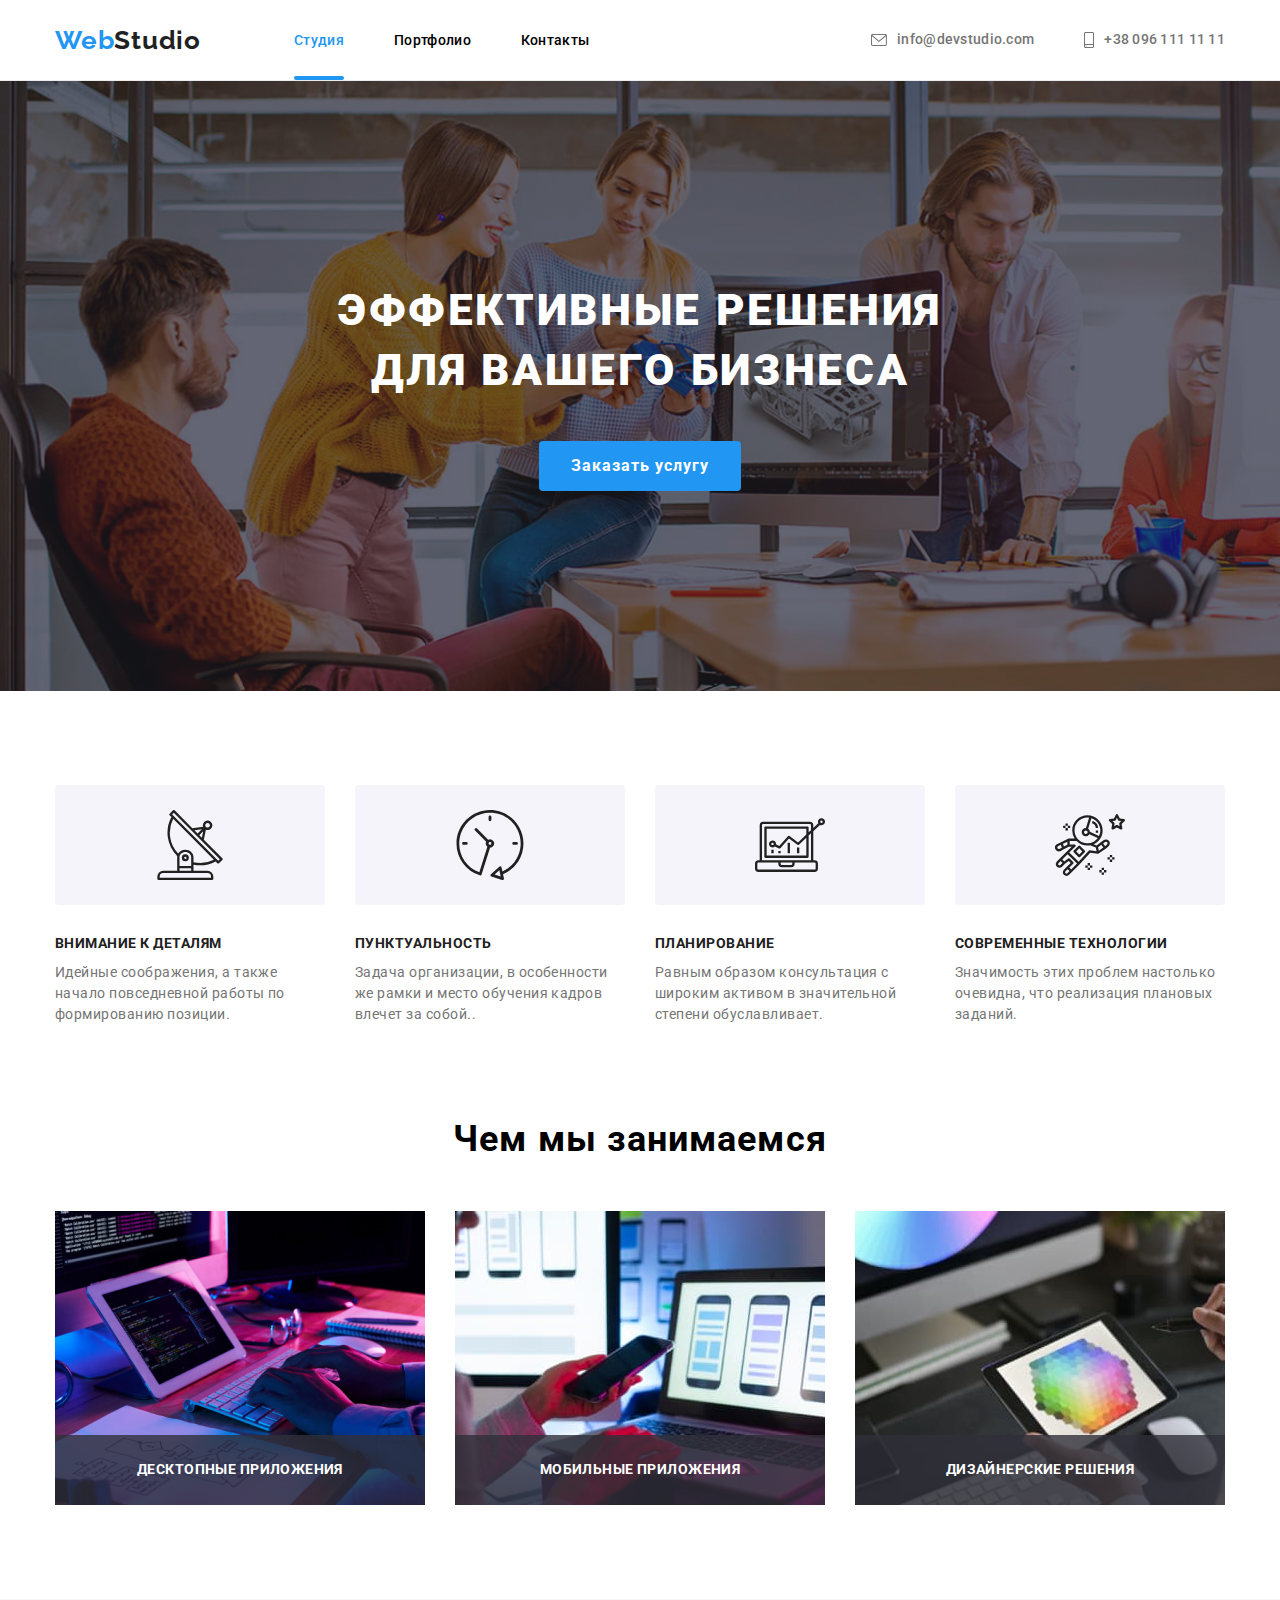
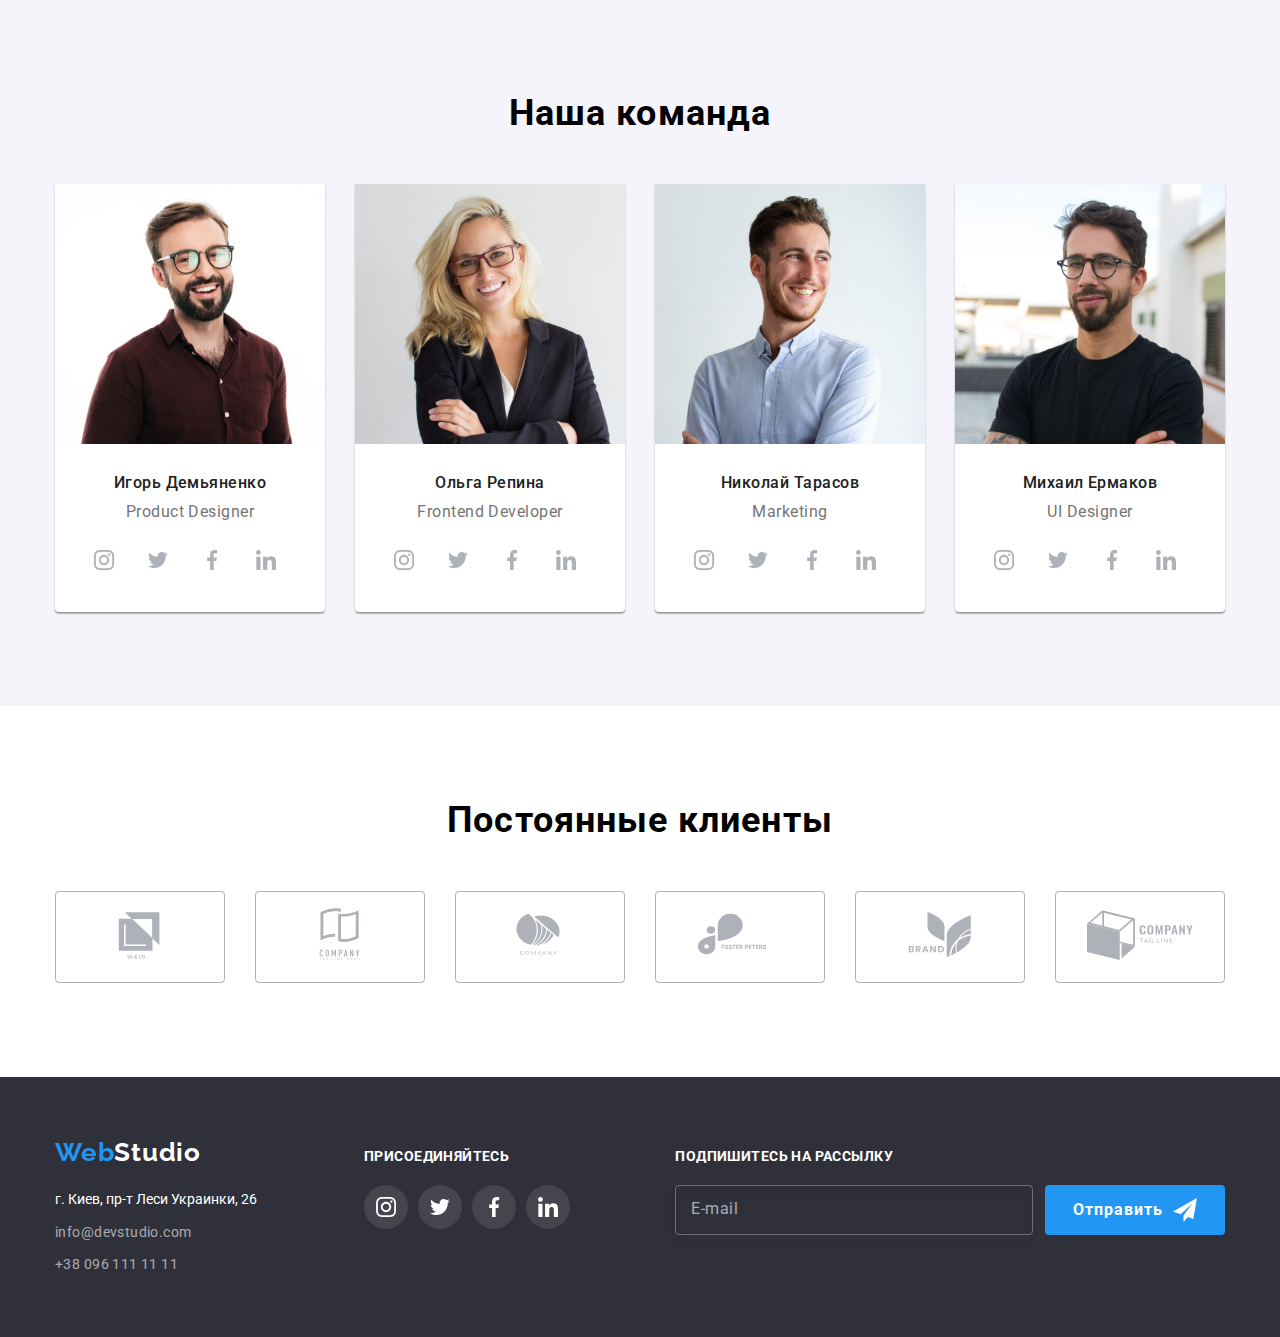
==== commit 87437073: "Комміт перед відправкою до ментора" ====
--- a/index.html
+++ b/index.html
@@ -31,12 +31,12 @@
       integrity="sha512-Y0MM+V6ymRKN2zStTqzQ227DWhhp4Mzdo6gnlRnuaNCbc+YN/ZH0sBCLTM4M0oSy9c9VKiCvd4Jk44aCLrNS5Q=="
       crossorigin="anonymous"
       referrerpolicy="no-referrer" />
+    <!-- <link
+      rel="stylesheet"
+      href="styles/styles.css" /> -->
     <link
       rel="stylesheet"
-      href="styles/styles.css" />
-    <link
-      rel="stylesheet"
-      href="./site/public/stylesheets/main.min.css">
+      href="./css/main.min.css">
   </head>
 
   <body>
@@ -1020,6 +1020,7 @@
             11</a>
         </div>
 
+
         <div
           class="footer-social-links">
           <h3
--- a/styles/styles.css
+++ b/styles/styles.css
@@ -14,14 +14,14 @@
 
 :root {
   --main-text-color: rgba(33, 33, 33, 1);
+  --secondary-text-color: rgba(117, 117, 117, 1);
   --bg-color: rgba(255, 255, 255, 1);
-  --secondary-text-color: rgba(117, 117, 117, 1);
   --bg-buttons-color-hover: rgba(33, 150, 243, 1);
   --text-buttons-color-hover: rgba(255, 255, 255, 1);
   --footer-color: rgba(47, 48, 58, 1);
   --bg-hero-color: rgba(47, 48, 58, 1);
   --bg-button-color: rgba(245, 244, 250, 1);
-  --font-size-logo: font-size: 26px;
+  --font-size-logo: 26px;
   --contact-footer-color: rgba(255, 255, 255, 0.6);
   --icon-color: rgba(175, 177, 184, 1);
   --transition-cubic: 250ms cubic-bezier(0.4, 0, 0.2, 1);
@@ -232,12 +232,13 @@
   fill: currentColor;
 }
 
-/* Для секції hero */
-
 input {
   border-color: rgba(33, 33, 33, 0.2);
   border-radius: 4px;
 }
+
+/* Для секції hero */
+
 
 .hero {
   display: flex;
@@ -796,14 +797,7 @@
 
 /* Cекція клієнтів */
 
-.clients__heading {
-  text-align: center;
-  margin-bottom: 50px;
-  font-size: 36px;
-  font-weight: 700;
-  line-height: 1.17;
-  letter-spacing: 0.03em;
-}
+
 
 .clients__list.list {
   display: flex;
--- a/css/main.min.css
+++ b/css/main.min.css
@@ -0,0 +1,1223 @@
+body {
+    color: var(--main-text-color);
+    background-color: var(--bg-color);
+    font-family: Roboto, sans-serif
+}
+
+h1,
+h2,
+h3,
+h4,
+h5,
+h6,
+p,
+ul {
+    margin-left: 0;
+    margin-top: 0;
+    margin-bottom: 0
+}
+
+img {
+    display: block;
+    max-width: 100%
+}
+
+.list {
+    list-style: none;
+    text-decoration: none;
+    padding: 0;
+    margin: 0
+}
+
+.section {
+    padding-top: 94px
+}
+
+.section:last-child {
+    padding-bottom: 94px
+}
+
+.container {
+    margin-left: auto;
+    margin-right: auto;
+    padding-left: 15px;
+    padding-right: 15px;
+    width: 1200px
+}
+
+.link {
+    list-style: none
+}
+
+.heading {
+    margin-bottom: 50px;
+    color: var(--main-text-color);
+    letter-spacing: 0px;
+    font-size: 36px;
+    line-height: 1.16;
+    text-align: center;
+    letter-spacing: 0.03em
+}
+
+.page-header {
+    border-bottom: 1px solid #ececec
+}
+
+.hero {
+    display: -webkit-box;
+    display: -ms-flexbox;
+    display: flex;
+    text-align: center;
+    background: -webkit-gradient(linear, left top, left bottom, from(rgba(47, 48, 58, 0.4)), to(rgba(47, 48, 58, 0.4))), url(../images/Img.jpg);
+    background: linear-gradient(rgba(47, 48, 58, 0.4), rgba(47, 48, 58, 0.4)), url(../images/Img.jpg);
+    background-repeat: no-repeat;
+    margin-left: auto;
+    margin-right: auto;
+    padding-top: 200px;
+    padding-bottom: 200px;
+    max-width: 1600px;
+    background-size: cover
+}
+
+.hero__heading {
+    margin-bottom: 30px;
+    color: #fff;
+    font-size: 44px;
+    text-align: center;
+    line-height: 1.36;
+    text-transform: uppercase;
+    font-weight: 900;
+    margin-bottom: 40px;
+    letter-spacing: 0.06em
+}
+
+.advantages__icon {
+    fill: #212121;
+    -webkit-transition: 250ms cubic-bezier(0.4, 0, 0.2, 1);
+    transition: 250ms cubic-bezier(0.4, 0, 0.2, 1)
+}
+
+.advantages__icon-container {
+    display: -webkit-box;
+    display: -ms-flexbox;
+    display: flex;
+    background-color: #f5f4fa;
+    -webkit-box-pack: center;
+    -ms-flex-pack: center;
+    justify-content: center;
+    -webkit-box-align: center;
+    -ms-flex-align: center;
+    align-items: center;
+    margin-bottom: 30px;
+    width: 270px;
+    height: 120px;
+    border-radius: 4px
+}
+
+.advantages__icon-container:focus .advantages__icon,
+.advantages__icon-container:hover .advantages__icon {
+    fill: #2196f3
+}
+
+.advantages__item {
+    margin-right: 30px;
+    width: 270px;
+    list-style: none;
+    letter-spacing: 0.03em
+}
+
+.advantages__item:last-child {
+    margin-right: 0
+}
+
+.advantages__list {
+    padding: 0;
+    display: -webkit-box;
+    display: -ms-flexbox;
+    display: flex;
+    -ms-flex-pack: distribute;
+    justify-content: space-around
+}
+
+.advantages__heading {
+    color: #212121;
+    font-size: 14px;
+    font-weight: 700;
+    line-height: 1.17;
+    text-transform: uppercase;
+    margin-bottom: 10px
+}
+
+.advantages__paragraph {
+    color: #757575;
+    font-size: 14px;
+    font-weight: 400;
+    line-height: 1.5
+}
+
+.offers__paragraph {
+    width: 100%;
+    height: 70px;
+    background-color: rgba(47, 48, 58, 0.8);
+    display: -webkit-box;
+    display: -ms-flexbox;
+    display: flex;
+    -webkit-box-pack: center;
+    -ms-flex-pack: center;
+    justify-content: center;
+    -webkit-box-align: center;
+    -ms-flex-align: center;
+    align-items: center;
+    color: #fff;
+    font-size: 14px;
+    font-weight: 700;
+    line-height: 1.17;
+    letter-spacing: 0.03em;
+    text-transform: uppercase;
+    position: absolute;
+    bottom: 0;
+    left: 0
+}
+
+.offers__item {
+    -webkit-box-pack: justify;
+    -ms-flex-pack: justify;
+    justify-content: space-between;
+    list-style: none;
+    padding-left: 0;
+    display: -webkit-box;
+    display: -ms-flexbox;
+    display: flex;
+    list-style: none;
+    margin-right: 30px;
+    list-style: none;
+    position: relative
+}
+
+.offers__item:last-child {
+    margin-right: 0
+}
+
+.offers__list {
+    display: -webkit-box;
+    display: -ms-flexbox;
+    display: flex;
+    -webkit-box-pack: justify;
+    -ms-flex-pack: justify;
+    justify-content: space-between;
+    padding-left: 0
+}
+
+.offers.section {
+    padding-top: 94px;
+    padding-bottom: 94px
+}
+
+.team.section {
+    background-color: #f5f4fa;
+    padding-bottom: 94px
+}
+
+.team__container {
+    padding-top: 30px;
+    padding-bottom: 30px
+}
+
+.team__links {
+    display: -webkit-box;
+    display: -ms-flexbox;
+    display: flex;
+    -webkit-box-pack: center;
+    -ms-flex-pack: center;
+    justify-content: center;
+    -webkit-box-align: center;
+    -ms-flex-align: center;
+    align-items: center;
+    padding-left: 0
+}
+
+.team__social-links {
+    margin-right: 10px
+}
+
+.team__list {
+    text-align: center;
+    padding-left: 0;
+    display: -webkit-box;
+    display: -ms-flexbox;
+    display: flex;
+    -webkit-box-pack: justify;
+    -ms-flex-pack: justify;
+    justify-content: space-between;
+    list-style: none
+}
+
+.team__item {
+    background-color: #fff;
+    -webkit-box-shadow: 0px 1px 3px rgba(0, 0, 0, 0.12), 0px 1px 1px rgba(0, 0, 0, 0.14), 0px 2px 1px rgba(0, 0, 0, 0.2);
+    box-shadow: 0px 1px 3px rgba(0, 0, 0, 0.12), 0px 1px 1px rgba(0, 0, 0, 0.14), 0px 2px 1px rgba(0, 0, 0, 0.2);
+    border-radius: 0px 0px 4px 4px
+}
+
+.team__heading {
+    margin-bottom: 50px;
+    text-align: center;
+    font-size: 36px;
+    font-weight: 700;
+    line-height: 1.18;
+    letter-spacing: 0.03em
+}
+
+.team__mate {
+    font-size: 16px;
+    font-weight: 500;
+    color: #212121;
+    line-height: 1.18;
+    letter-spacing: 0.03em;
+    margin-bottom: 10px
+}
+
+.team__position {
+    font-size: 16px;
+    font-weight: 400;
+    color: #757575;
+    letter-spacing: 0.03em;
+    margin-bottom: 16px
+}
+
+.clients__list.list {
+    display: -webkit-box;
+    display: -ms-flexbox;
+    display: flex;
+    -webkit-box-pack: center;
+    -ms-flex-pack: center;
+    justify-content: center;
+    -webkit-box-align: center;
+    -ms-flex-align: center;
+    align-items: center
+}
+
+.client {
+    display: -webkit-box;
+    display: -ms-flexbox;
+    display: flex;
+    -webkit-box-pack: center;
+    -ms-flex-pack: center;
+    justify-content: center;
+    -webkit-box-align: center;
+    -ms-flex-align: center;
+    align-items: center;
+    width: 170px;
+    height: 92px;
+    border: 1px solid #afb1b8;
+    border-radius: 4px;
+    margin-right: 30px;
+    cursor: pointer
+}
+
+.client:last-child {
+    margin-right: 0
+}
+
+.client:hover,
+.client:focus {
+    border-color: #2196f3
+}
+
+.footer {
+    background-color: #2f303a;
+    text-decoration: none;
+    padding-top: 60px;
+    padding-bottom: 60px
+}
+
+.address-list {
+    margin-bottom: 9px;
+    color: rgba(255, 255, 255, 0.6);
+    font-size: 14px;
+    text-decoration: none;
+    font-weight: 400;
+    line-height: 1.71;
+    font-style: normal
+}
+
+.footer-social-links__list {
+    display: -webkit-box;
+    display: -ms-flexbox;
+    display: flex
+}
+
+.footer__container.container {
+    display: -webkit-box;
+    display: -ms-flexbox;
+    display: flex;
+    -webkit-box-align: baseline;
+    -ms-flex-align: baseline;
+    align-items: baseline
+}
+
+.footer-heading {
+    color: #fff;
+    line-height: 1.17;
+    letter-spacing: 0.03em;
+    font-weight: 700;
+    font-size: 14px;
+    margin-bottom: 20px
+}
+
+.adress-wrapper {
+    margin-right: 70px
+}
+
+.footer-social-links__item {
+    margin-right: 10px
+}
+
+.footer-social-links__item:last-child {
+    margin-right: 0
+}
+
+.footer__adress {
+    margin-bottom: 9px;
+    color: #fff;
+    font-size: 14px;
+    text-decoration: none;
+    font-weight: 400;
+    line-height: 1.71;
+    font-style: normal
+}
+
+.buttons.list {
+    display: -webkit-box;
+    display: -ms-flexbox;
+    display: flex;
+    -webkit-box-pack: center;
+    -ms-flex-pack: center;
+    justify-content: center;
+    margin-bottom: 50px;
+    letter-spacing: 0.03em
+}
+
+.buttons__btn {
+    display: inline-block;
+    padding: 6px 22px 6px 22px;
+    margin-right: 8px;
+    border-radius: 4px;
+    text-align: center;
+    border-color: transparent;
+    font-size: 16px;
+    cursor: pointer;
+    text-decoration: none;
+    background-color: #f5f4fa;
+    font-weight: 500;
+    font-family: inherit;
+    line-height: 1.7;
+    -webkit-transition: 250ms cubic-bezier(0.4, 0, 0.2, 1);
+    transition: 250ms cubic-bezier(0.4, 0, 0.2, 1)
+}
+
+.buttons__btn:focus,
+.buttons__btn:hover {
+    background-color: #2196f3;
+    color: #fff;
+    border-color: transparent;
+    text-decoration: none;
+    -webkit-box-shadow: 0px 3px 1px rgba(0, 0, 0, 0.1), 0px 1px 2px rgba(0, 0, 0, 0.08), 0px 2px 2px rgba(0, 0, 0, 0.12);
+    box-shadow: 0px 3px 1px rgba(0, 0, 0, 0.1), 0px 1px 2px rgba(0, 0, 0, 0.08), 0px 2px 2px rgba(0, 0, 0, 0.12)
+}
+
+.cards.list {
+    display: -webkit-box;
+    display: -ms-flexbox;
+    display: flex;
+    -ms-flex-wrap: wrap;
+    flex-wrap: wrap;
+    margin-right: -30px;
+    margin-bottom: -30px
+}
+
+.card-container {
+    padding-top: 20px;
+    padding-right: 24px;
+    padding-bottom: 20px;
+    padding-left: 24px
+}
+
+.card {
+    margin-right: 30px;
+    margin-bottom: 30px;
+    border: 1px solid #eeeeee;
+    -ms-flex-preferred-size: calc(100% / 3 - 30px);
+    flex-basis: calc(100% / 3 - 30px);
+    -webkit-transition: 250ms cubic-bezier(0.4, 0, 0.2, 1);
+    transition: 250ms cubic-bezier(0.4, 0, 0.2, 1)
+}
+
+.card:hover,
+.card:focus {
+    -webkit-box-shadow: 0px 1px 1px rgba(0, 0, 0, 0.12), 0px 4px 4px rgba(0, 0, 0, 0.06), 1px 4px 6px rgba(0, 0, 0, 0.16);
+    box-shadow: 0px 1px 1px rgba(0, 0, 0, 0.12), 0px 4px 4px rgba(0, 0, 0, 0.06), 1px 4px 6px rgba(0, 0, 0, 0.16)
+}
+
+.card:nth-child(3n) {
+    margin-right: 0
+}
+
+.card:nth-last-child(-n+3) {
+    margin-bottom: 0
+}
+
+.card-link {
+    text-decoration: none
+}
+
+.card-container__heading {
+    color: #212121;
+    font-size: 18px;
+    text-decoration: none;
+    font-weight: 700;
+    line-height: 2;
+    margin-bottom: 4px;
+    letter-spacing: 0.06em
+}
+
+.card-container__heading .card-container__heading:hover,
+.card-container__heading .card-container__heading:focus {
+    color: #2196f3;
+    text-decoration: none
+}
+
+.card-container__paragraph {
+    color: #757575;
+    font-size: 16px;
+    text-decoration: none;
+    font-weight: 400;
+    line-height: 1.77;
+    letter-spacing: 0.03em
+}
+
+.card-container__paragraph .card-container__paragraph:hover,
+.card-container__paragraph .card-container__paragraph:focus {
+    color: #2196f3;
+    text-decoration: none
+}
+
+.overlay-container {
+    position: relative;
+    width: 370px;
+    height: 294px;
+    overflow: hidden
+}
+
+.overlay-container__paragraph {
+    position: absolute;
+    bottom: 0;
+    left: 0;
+    right: 0;
+    background-color: rgba(33, 150, 243, 0.9);
+    overflow: hidden;
+    width: 100%;
+    height: 100%;
+    -webkit-transform: translateY(100%);
+    transform: translateY(100%);
+    -webkit-transition: 250ms cubic-bezier(0.4, 0, 0.2, 1);
+    transition: 250ms cubic-bezier(0.4, 0, 0.2, 1);
+    color: #fff;
+    font-family: "Roboto";
+    font-size: 400;
+    font-size: 18px;
+    letter-spacing: 00.03em;
+    line-height: 1.55;
+    padding: 63px 24px
+}
+
+.card:hover .overlay-container__paragraph,
+.card:focus .overlay-container__paragraph {
+    -webkit-transform: translateY(0);
+    transform: translateY(0)
+}
+
+.logo {
+    display: -webkit-box;
+    display: -ms-flexbox;
+    display: flex;
+    -webkit-box-align: center;
+    -ms-flex-align: center;
+    align-items: center;
+    margin-right: 93px;
+    font-size: 26px;
+    text-decoration: none;
+    font-family: Raleway, sans-serif;
+    font-weight: 700;
+    letter-spacing: 0.03em;
+    line-height: 1.17
+}
+
+.logo__accent-logo {
+    color: #2196f3;
+    text-decoration: none
+}
+
+.logo-footer__accent-logo {
+    color: #2196f3;
+    text-decoration: none
+}
+
+.logo--light {
+    color: #fff;
+    margin-bottom: 20px
+}
+
+.logo--dark {
+    color: #212121
+}
+
+.navigation__list {
+    display: -webkit-box;
+    display: -ms-flexbox;
+    display: flex
+}
+
+.navigation__item {
+    margin-right: 50px;
+    -webkit-box-align: center;
+    -ms-flex-align: center;
+    align-items: center;
+    letter-spacing: 0.02em
+}
+
+.navigation__item:last-child {
+    margin-right: auto
+}
+
+.navigation__link {
+    position: relative;
+    -webkit-transition: 250ms cubic-bezier(0.4, 0, 0.2, 1);
+    transition: 250ms cubic-bezier(0.4, 0, 0.2, 1);
+    padding-top: 32px;
+    padding-bottom: 32px;
+    margin-right: 0;
+    font-size: 14px;
+    line-height: 1.17;
+    text-decoration: none;
+    font-weight: 500;
+    color: var(--main-text-color);
+    display: block;
+    -webkit-box-align: center;
+    -ms-flex-align: center;
+    align-items: center
+}
+
+.navigation__link:hover,
+.navigation__link:focus {
+    color: #2196f3;
+    text-decoration: none
+}
+
+.navigation__link--current-color {
+    color: #2196f3
+}
+
+.navigation__link--current-color::after {
+    position: absolute;
+    content: "";
+    bottom: 0;
+    left: 0;
+    width: 100%;
+    height: 4px;
+    display: block;
+    border-radius: 2px;
+    background-color: #2196f3
+}
+
+.contacts {
+    display: -webkit-box;
+    display: -ms-flexbox;
+    display: flex;
+    margin-left: auto;
+    -webkit-box-align: center;
+    -ms-flex-align: center;
+    align-items: center
+}
+
+.contacts__email {
+    margin-right: 50px
+}
+
+.contacts__email,
+.contacts__phone-number {
+    display: -webkit-box;
+    display: -ms-flexbox;
+    display: flex;
+    -webkit-box-align: center;
+    -ms-flex-align: center;
+    align-items: center;
+    color: #757575;
+    font-size: 14px;
+    text-decoration: none;
+    font-weight: 500;
+    letter-spacing: 0.02em;
+    line-height: 1.14;
+    padding-top: 32px;
+    padding-bottom: 32px;
+    -webkit-transition: 250ms cubic-bezier(0.4, 0, 0.2, 1);
+    transition: 250ms cubic-bezier(0.4, 0, 0.2, 1)
+}
+
+.contacts__email:focus,
+.contacts__phone-number:focus,
+.contacts__email:hover,
+.contacts__phone-number:hover {
+    color: #2196f3;
+    text-decoration: none
+}
+
+.container__nav-contacts {
+    display: -webkit-box;
+    display: -ms-flexbox;
+    display: flex;
+    -webkit-box-align: center;
+    -ms-flex-align: center;
+    align-items: center
+}
+
+.contacts__icon {
+    margin-right: 10px;
+    fill: currentColor
+}
+
+.footer__phone {
+    display: block;
+    text-decoration: none;
+    color: rgba(255, 255, 255, 0.6);
+    letter-spacing: 00.03em;
+    font-size: 14px;
+    font-weight: 400;
+    line-height: 1.7;
+    -webkit-transition: 250ms cubic-bezier(0.4, 0, 0.2, 1);
+    transition: 250ms cubic-bezier(0.4, 0, 0.2, 1)
+}
+
+.footer__address {
+    margin-bottom: 9px;
+    color: var(--footer-text-color);
+    font-size: 14px;
+    text-decoration: none;
+    font-weight: 400;
+    line-height: 1.71;
+    font-style: normal
+}
+
+.footer__email {
+    display: block;
+    margin-bottom: 9px;
+    text-decoration: none;
+    color: rgba(255, 255, 255, 0.6);
+    letter-spacing: 00.03em;
+    font-size: 14px;
+    font-weight: 400;
+    line-height: 1.7;
+    -webkit-transition: 250ms cubic-bezier(0.4, 0, 0.2, 1);
+    transition: 250ms cubic-bezier(0.4, 0, 0.2, 1)
+}
+
+.footer__email:focus,
+.footer__email:hover,
+.footer__phone:hover,
+.footer__phone:focus {
+    color: #2196f3
+}
+
+.email {
+    display: block;
+    margin-right: 50px;
+    -webkit-transition: var(--transition-cubic);
+    transition: var(--transition-cubic)
+}
+
+.backdrop {
+    position: fixed;
+    top: 0;
+    left: 0;
+    width: 100vw;
+    height: 100vh;
+    background-color: rgba(0, 0, 0, 0.2);
+    z-index: 10
+}
+
+.backdrop.is-hidden {
+    opacity: 0;
+    pointer-events: none;
+    visibility: hidden;
+    -webkit-transition: 250ms 250ms cubic-bezier(0.4, 0, 0.2, 1);
+    transition: 250ms 250ms cubic-bezier(0.4, 0, 0.2, 1)
+}
+
+.backdrop.is-hidden .modal-wrapper {
+    -webkit-transform: translate(-50%, -50%) scale(0.1);
+    transform: translate(-50%, -50%) scale(0.1)
+}
+
+.modal-wrapper {
+    padding-top: 40px;
+    padding-right: 39px;
+    padding-bottom: 40px;
+    padding-left: 41px;
+    position: absolute;
+    top: 50%;
+    left: 50%;
+    width: 528px;
+    background-color: white;
+    -webkit-transform: translate(-50%, -50%);
+    transform: translate(-50%, -50%);
+    border-radius: 4px;
+    -webkit-box-shadow: 0px 1px 3px rgba(0, 0, 0, 0.12), 0px 1px 1px rgba(0, 0, 0, 0.14), 0px 2px 1px rgba(0, 0, 0, 0.2);
+    box-shadow: 0px 1px 3px rgba(0, 0, 0, 0.12), 0px 1px 1px rgba(0, 0, 0, 0.14), 0px 2px 1px rgba(0, 0, 0, 0.2);
+    -webkit-transform: translate(-50%, -50%) scale(1);
+    transform: translate(-50%, -50%) scale(1);
+    -webkit-transition: 250ms 250ms cubic-bezier(0.4, 0, 0.2, 1);
+    transition: 250ms 250ms cubic-bezier(0.4, 0, 0.2, 1)
+}
+
+.form-field__icon {
+    position: absolute;
+    top: 50%;
+    left: 12px
+}
+
+.form-field__label {
+    display: block;
+    font-weight: 400;
+    font-size: 12px;
+    line-height: 1.17em;
+    letter-spacing: 0.01em;
+    text-align: left;
+    color: #757575;
+    margin-bottom: 4px
+}
+
+.form-field {
+    position: relative;
+    margin-bottom: 10px
+}
+
+.form-field:last-child {
+    margin-bottom: 20px
+}
+
+.textarea-comment {
+    width: 100%;
+    height: 120px;
+    padding: 12px 16px;
+    resize: none;
+    outline: transparent;
+    border: 1px solid rgba(33, 33, 33, 0.2);
+    border-radius: 4px;
+    -webkit-transition: 250ms cubic-bezier(0.4, 0, 0.2, 1);
+    transition: 250ms cubic-bezier(0.4, 0, 0.2, 1)
+}
+
+.textarea-comment:focus {
+    border: 1px solid #2196f3
+}
+
+textarea[placeholder] {
+    font-weight: 400;
+    font-size: 14px;
+    line-height: 16px;
+    letter-spacing: 0.01em;
+    font-family: "Roboto"
+}
+
+.form-registration {
+    display: inline-block;
+    font-weight: 700;
+    font-size: 20px;
+    line-height: 1.17em;
+    text-align: center;
+    letter-spacing: 0.03em;
+    color: #212121;
+    margin-bottom: 12px
+}
+
+.checkbox-policy {
+    display: -webkit-box;
+    display: -ms-flexbox;
+    display: flex;
+    -webkit-box-align: center;
+    -ms-flex-align: center;
+    align-items: center;
+    -webkit-box-pack: center;
+    -ms-flex-pack: center;
+    justify-content: center;
+    margin-bottom: 30px
+}
+
+.form-policy {
+    -webkit-appearance: none;
+    -moz-appearance: none;
+    -ms-appearance: none;
+    appearance: none
+}
+
+.checkbox-policy__description {
+    font-weight: 400;
+    font-size: 14px;
+    line-height: 1.71em;
+    letter-spacing: 0.03em;
+    color: #757575;
+    cursor: pointer
+}
+
+.checkbox-policy__link {
+    color: #2196f3;
+    text-decoration: underline
+}
+
+.custom-checkbox {
+    width: 16px;
+    height: 15px;
+    display: -webkit-box;
+    display: -ms-flexbox;
+    display: flex;
+    -webkit-box-align: center;
+    -ms-flex-align: center;
+    align-items: center;
+    -webkit-box-pack: center;
+    -ms-flex-pack: center;
+    justify-content: center;
+    outline: 2px solid #212121;
+    outline-offset: -2px;
+    border-radius: 2px;
+    margin-right: 7px;
+    cursor: pointer
+}
+
+.form-policy:focus+.custom-checkbox {
+    outline: 2px solid #2196f3
+}
+
+.custom-checkbox__icon {
+    opacity: 0;
+    -webkit-transition: 250ms cubic-bezier(0.4, 0, 0.2, 1);
+    transition: 250ms cubic-bezier(0.4, 0, 0.2, 1)
+}
+
+.form-policy:checked+.custom-checkbox .custom-checkbox__icon {
+    opacity: 1;
+    fill: white
+}
+
+.form-policy:checked+.custom-checkbox {
+    background-color: #2196f3;
+    outline: 2px solid #2196f3;
+    outline-offset: -2px
+}
+
+.btn-primary {
+    background: #2196f3;
+    color: #fff;
+    border-radius: 4px;
+    border-color: transparent;
+    border: 0px;
+    font-family: "Roboto";
+    font-style: normal;
+    font-weight: 700;
+    font-size: 16px;
+    line-height: 1.9em;
+    letter-spacing: 0.06em;
+    text-align: center;
+    cursor: pointer
+}
+
+.btn-primary--mailing {
+    display: -webkit-box;
+    display: -ms-flexbox;
+    display: flex;
+    -webkit-box-pack: center;
+    -ms-flex-pack: center;
+    justify-content: center;
+    -webkit-box-align: center;
+    -ms-flex-align: center;
+    align-items: center;
+    padding: 10px 28px
+}
+
+.btn-primary--hero {
+    padding: 10px 32px
+}
+
+.btn-primary--submit {
+    padding: 10px 55px;
+    -webkit-transition: 250ms cubic-bezier(0.4, 0, 0.2, 1);
+    transition: 250ms cubic-bezier(0.4, 0, 0.2, 1)
+}
+
+.btn-primary--submit:hover {
+    background: #188ce8;
+    -webkit-box-shadow: 0px 4px 4px rgba(0, 0, 0, 0.15);
+    box-shadow: 0px 4px 4px rgba(0, 0, 0, 0.15)
+}
+
+.modal-btn {
+    position: absolute;
+    top: 8px;
+    right: 8px;
+    width: 30px;
+    height: 30px;
+    display: -webkit-box;
+    display: -ms-flexbox;
+    display: flex;
+    -webkit-box-pack: center;
+    -ms-flex-pack: center;
+    justify-content: center;
+    -webkit-box-align: center;
+    -ms-flex-align: center;
+    align-items: center;
+    border: 1px solid rgba(0, 0, 0, 0.1);
+    border-radius: 50%;
+    padding: 0;
+    background-color: #fff;
+    cursor: pointer;
+    -webkit-transition: 250ms 250ms cubic-bezier(0.4, 0, 0.2, 1);
+    transition: 250ms 250ms cubic-bezier(0.4, 0, 0.2, 1)
+}
+
+.modal-btn__icon {
+    fill: #000;
+    -webkit-transition: 250ms cubic-bezier(0.4, 0, 0.2, 1);
+    transition: 250ms cubic-bezier(0.4, 0, 0.2, 1)
+}
+
+.modal-btn:hover .modal-btn__icon {
+    fill: #2196f3
+}
+
+.mailing-btn {
+    padding: 10px 28px;
+    display: -webkit-box;
+    display: -ms-flexbox;
+    display: flex;
+    -webkit-box-align: center;
+    -ms-flex-align: center;
+    align-items: center;
+    -webkit-box-pack: center;
+    -ms-flex-pack: center;
+    justify-content: center;
+    background: #2196f3;
+    border-radius: 4px;
+    border: 0px;
+    text-align: center;
+    letter-spacing: 0.06em;
+    font-family: "Roboto";
+    font-style: normal;
+    font-weight: 700;
+    font-size: 16px;
+    line-height: 1.9em;
+    letter-spacing: 0.06em;
+    color: #ffffff;
+    cursor: pointer
+}
+
+.mailing-btn:hover {
+    -webkit-transition: 250ms cubic-bezier(0.4, 0, 0.2, 1);
+    transition: 250ms cubic-bezier(0.4, 0, 0.2, 1)
+}
+
+input {
+    border-color: rgba(33, 33, 33, 0.2);
+    border-radius: 4px
+}
+
+.form-field__input {
+    width: 100%;
+    height: 40px;
+    border: 1px solid rgba(33, 33, 33, 0.2);
+    border-radius: 4px;
+    padding: 12px 42px;
+    outline: transparent;
+    -webkit-transition: 250ms cubic-bezier(0.4, 0, 0.2, 1);
+    transition: 250ms cubic-bezier(0.4, 0, 0.2, 1)
+}
+
+.form-field__input:focus {
+    border: 1px solid #2196f3
+}
+
+.form-field__input:focus+svg {
+    fill: #2196f3
+}
+
+.mail-input-wrapper__input {
+    width: 358px;
+    height: 50px;
+    padding: 15px 16px;
+    border: 1px solid rgba(255, 255, 255, 0.3);
+    -webkit-filter: drop-shadow(0px 4px 4px rgba(0, 0, 0, 0.15));
+    filter: drop-shadow(0px 4px 4px rgba(0, 0, 0, 0.15));
+    background-color: transparent;
+    border-radius: 4px;
+    outline: transparent;
+    color: rgba(255, 255, 255, 0.6);
+    margin-right: 12px
+}
+
+.mail-input-wrapper {
+    display: -webkit-box;
+    display: -ms-flexbox;
+    display: flex;
+    position: relative
+}
+
+.mail-mark {
+    position: absolute;
+    top: 15px;
+    left: 16px;
+    -webkit-transition: 250ms cubic-bezier(0.4, 0, 0.2, 1);
+    transition: 250ms cubic-bezier(0.4, 0, 0.2, 1);
+    font-weight: 400;
+    font-size: 16px;
+    line-height: 1.17em;
+    letter-spacing: 0.03em;
+    color: rgba(255, 255, 255, 0.6);
+    display: -webkit-box;
+    display: -ms-flexbox;
+    display: flex;
+    -webkit-box-align: center;
+    -ms-flex-align: center;
+    align-items: center
+}
+
+.mail-input-wrapper__input:focus+.mail-mark {
+    -webkit-transform: translateX(-65px);
+    transform: translateX(-65px);
+    -webkit-transition: 250ms cubic-bezier(0.4, 0, 0.2, 1);
+    transition: 250ms cubic-bezier(0.4, 0, 0.2, 1)
+}
+
+.mail-input-wrapper__input:not(:placeholder-shown)+.mail-mark {
+    -webkit-transform: translateX(-65px);
+    transform: translateX(-65px)
+}
+
+.mailing-btn {
+    padding: 10px 28px;
+    display: -webkit-box;
+    display: -ms-flexbox;
+    display: flex;
+    -webkit-box-align: center;
+    -ms-flex-align: center;
+    align-items: center;
+    -webkit-box-pack: center;
+    -ms-flex-pack: center;
+    justify-content: center;
+    background: #2196f3;
+    border-radius: 4px;
+    border: 0px;
+    text-align: center;
+    letter-spacing: 0.06em;
+    font-family: "Roboto";
+    font-style: normal;
+    font-weight: 700;
+    font-size: 16px;
+    line-height: 1.9em;
+    letter-spacing: 0.06em;
+    color: #ffffff;
+    cursor: pointer
+}
+
+.icon-telegram {
+    margin-left: 10px
+}
+
+.mailing-btn:hover {
+    -webkit-transition: 250ms cubic-bezier(0.4, 0, 0.2, 1);
+    transition: 250ms cubic-bezier(0.4, 0, 0.2, 1)
+}
+
+.mailing-wrapper {
+    margin-left: auto
+}
+
+.social-link {
+    display: -webkit-box;
+    display: -ms-flexbox;
+    display: flex;
+    width: 44px;
+    height: 44px;
+    border-radius: 50%;
+    -webkit-box-pack: center;
+    -ms-flex-pack: center;
+    justify-content: center;
+    -webkit-box-align: center;
+    -ms-flex-align: center;
+    align-items: center;
+    -webkit-transition: 250ms cubic-bezier(0.4, 0, 0.2, 1);
+    transition: 250ms cubic-bezier(0.4, 0, 0.2, 1)
+}
+
+.social-link--light {
+    background-color: white;
+    fill: #afb1b8
+}
+
+.social-link--dark {
+    background-color: rgba(255, 255, 255, 0.1);
+    fill: white
+}
+
+.social-link--dark:hover,
+.social-link--dark:focus {
+    background-color: #2196f3
+}
+
+.social-link--light:focus,
+.social-link--light:hover {
+    background-color: #2196f3;
+    fill: white
+}
+
+.contacts__icon {
+    margin-right: 10px;
+    fill: currentColor
+}
+
+.form-field__icon {
+    position: absolute;
+    top: 50%;
+    left: 12px
+}
+
+.custom-checkbox__icon {
+    opacity: 0;
+    -webkit-transition: 250ms cubic-bezier(0.4, 0, 0.2, 1);
+    transition: 250ms cubic-bezier(0.4, 0, 0.2, 1)
+}
+
+.form-policy:checked+.custom-checkbox .custom-checkbox__icon {
+    opacity: 1;
+    fill: white
+}
+
+.modal-btn__icon {
+    fill: #000;
+    -webkit-transition: 250ms cubic-bezier(0.4, 0, 0.2, 1);
+    transition: 250ms cubic-bezier(0.4, 0, 0.2, 1)
+}
+
+.modal-btn:hover .modal-btn__icon {
+    fill: #2196f3
+}
+
+.client__icon {
+    fill: #afb1b8;
+    -webkit-transition: 250ms cubic-bezier(0.4, 0, 0.2, 1);
+    transition: 250ms cubic-bezier(0.4, 0, 0.2, 1)
+}
+
+.client:focus .client__icon,
+.client:hover .client__icon {
+    fill: #2196f3
+}
+
+/*# sourceMappingURL=main.min.css.map */